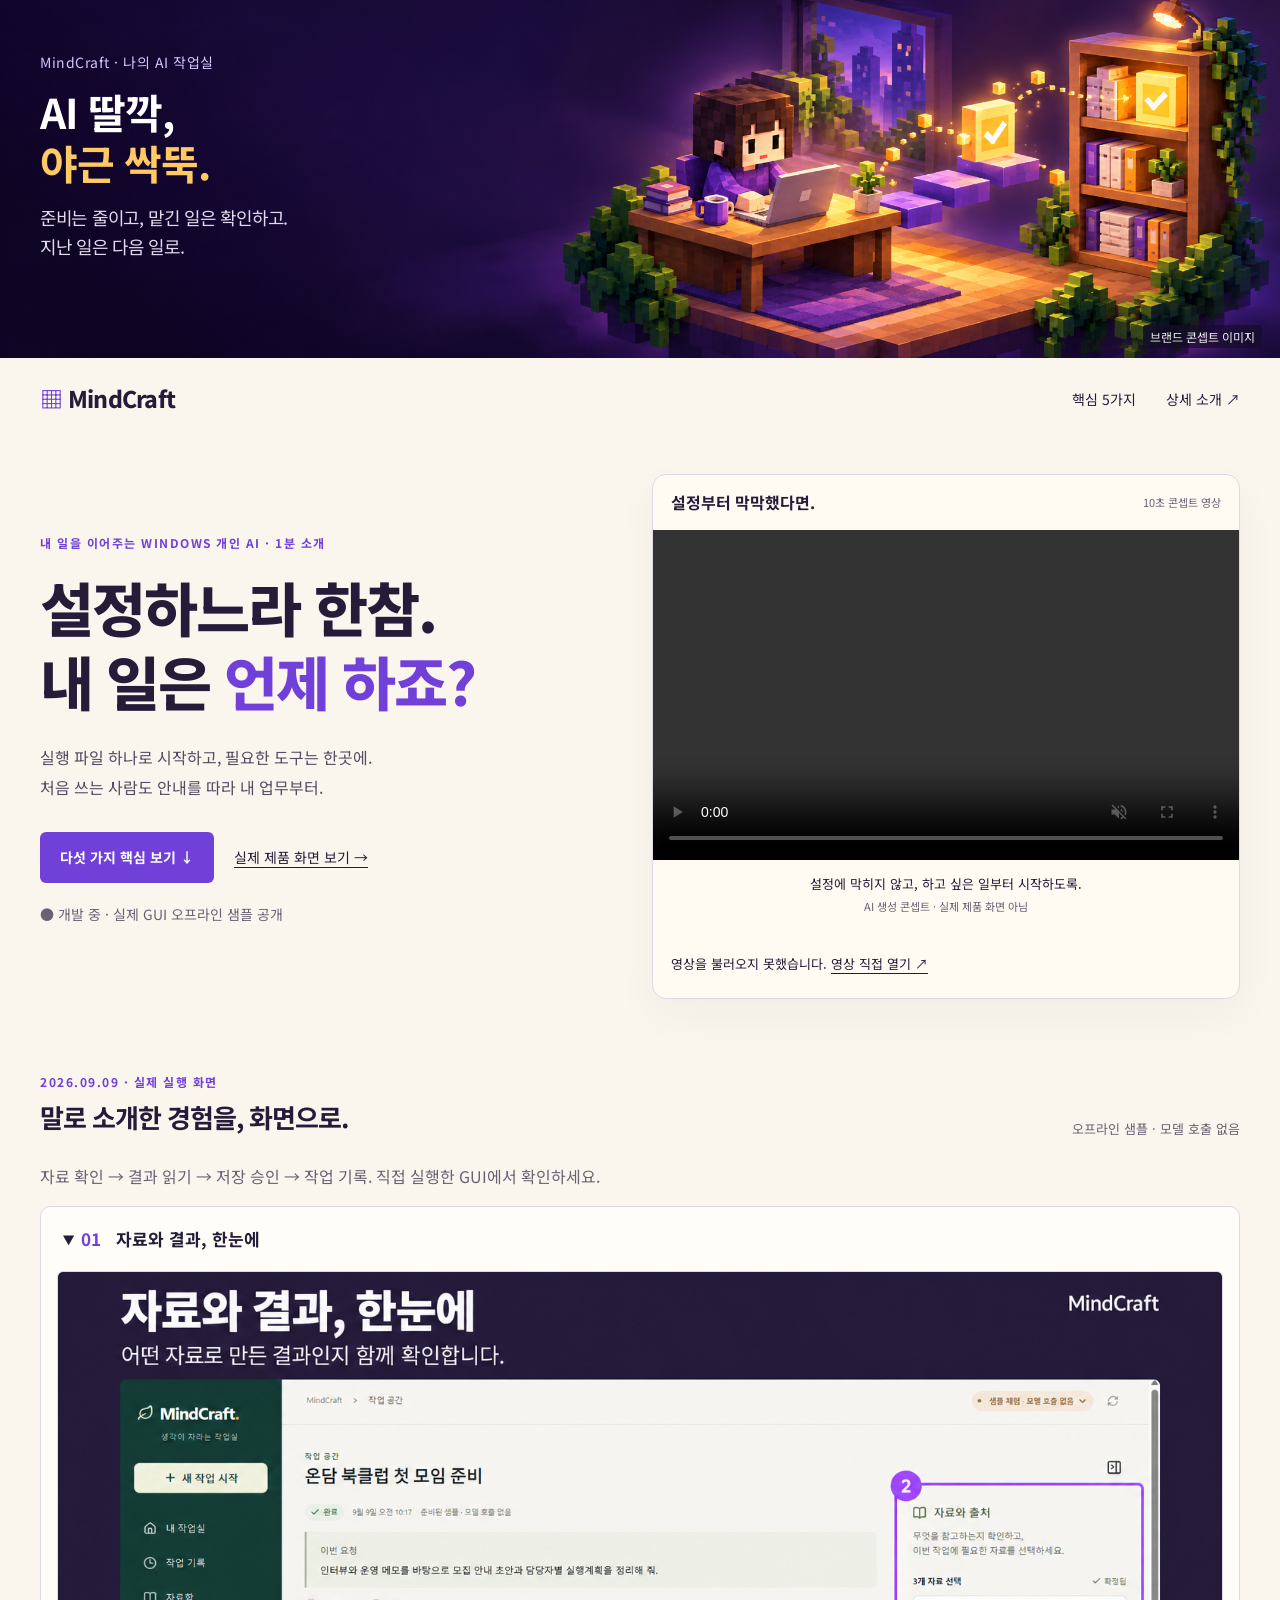
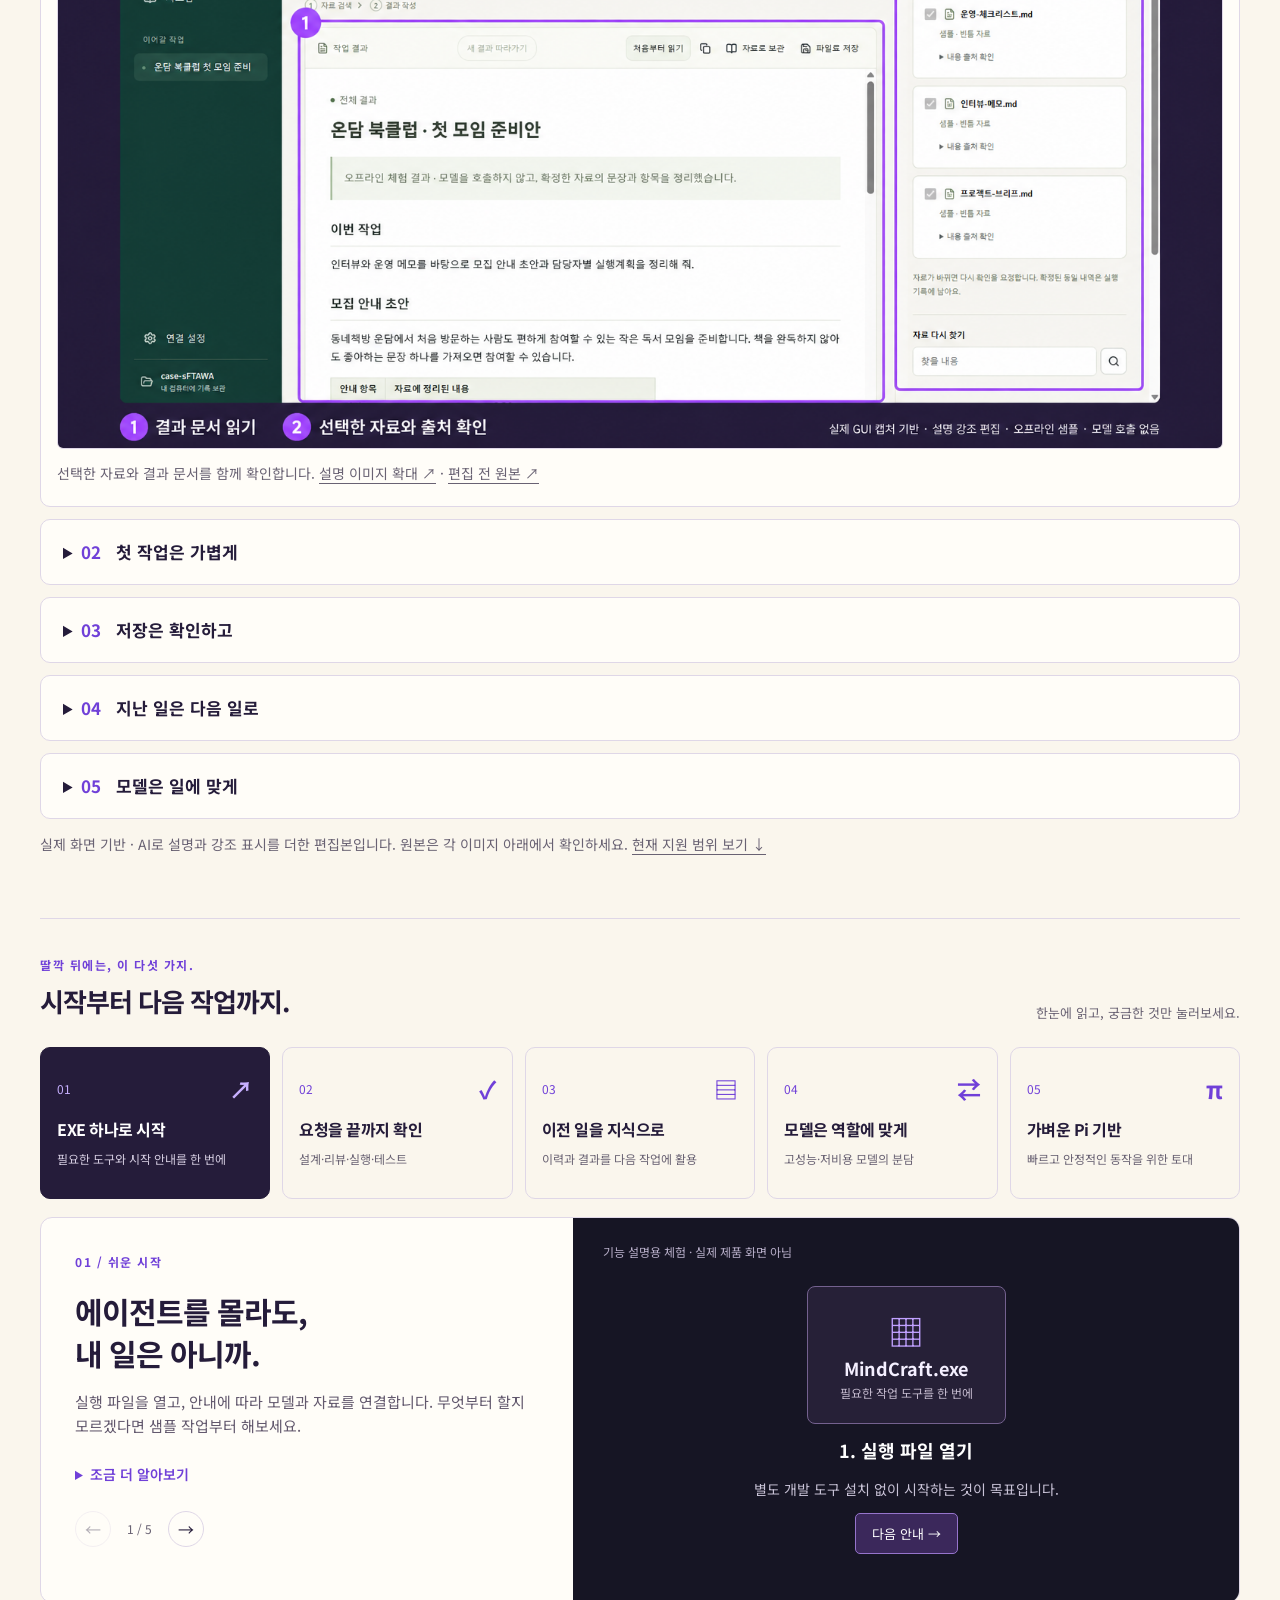
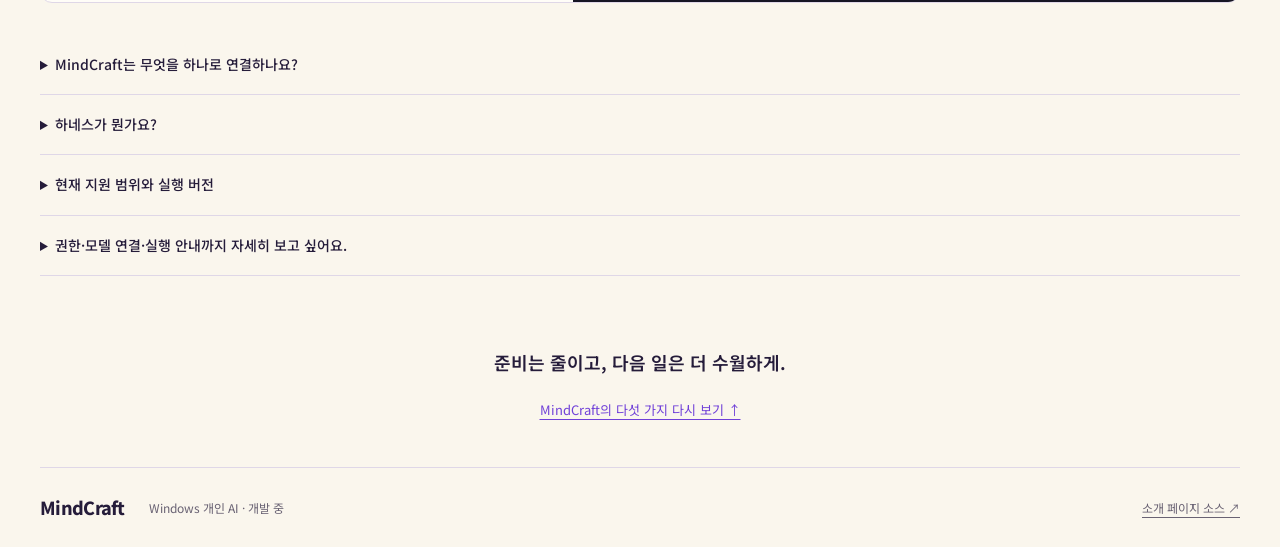
==== submission/website/index.html @ a7d05835 "Use concept cover as submission thumbnail; archive submission v6" ====
<!doctype html><html lang="ko"><head><meta charset="utf-8"><meta name="viewport" content="width=device-width, initial-scale=1"><meta name="theme-color" content="#faf6ed"><meta name="description" content="AI 딸깍, 야근 싹뚝. 준비와 반복을 줄이는 Windows 개인 AI. 쉬운 시작, 작업 검증, 지식 재사용, 모델 역할 분담, Pi 기반."><title>MindCraft | AI 딸깍, 야근 싹뚝</title><link rel="icon" href="./favicon.svg"><link rel="stylesheet" href="./style.css"><script src="./app.js" defer></script><meta property="og:image" content="https://ddt-mindcraft.github.io/mindcraft-showcase/assets/submission-cover-v1.png"><meta property="og:image:alt" content="MindCraft · AI 딸깍, 야근 싹뚝 · 콘셉트 이미지"><meta name="twitter:card" content="summary_large_image"></head>
<body><a class="skip" href="#main">본문으로 건너뛰기</a><aside class="value-banner image-value-banner" aria-label="MindCraft 핵심 가치"><img src="./assets/value-banner-v1.png" alt="블록 캐릭터의 작업실에서 확인된 결과 문서가 자료함으로 이어지는 콘셉트 일러스트" width="2172" height="724" fetchpriority="high"><div class="value-banner-copy"><p class="banner-brand">MindCraft · 나의 AI 작업실</p><p class="banner-title"><strong>AI 딸깍,<br><span class="banner-punch">야근 싹뚝.</span></strong></p><p class="banner-value">준비는 줄이고, 맡긴 일은 확인하고.<br>지난 일은 다음 일로.</p></div><small class="banner-label">브랜드 콘셉트 이미지</small></aside><header class="wrap nav"><a class="brand" href="./"><span aria-hidden="true">▦</span> MindCraft</a><nav aria-label="주요 메뉴"><a href="#features">핵심 5가지</a><a href="./details.html">상세 소개 ↗</a></nav></header>
<main id="main"><section class="hero wrap"><div><p class="eyebrow">내 일을 이어주는 WINDOWS 개인 AI · 1분 소개</p><h1>설정하느라 한참.<br>내 일은 <em>언제 하죠?</em></h1><p class="lead">실행 파일 하나로 시작하고, 필요한 도구는 한곳에.<br>처음 쓰는 사람도 안내를 따라 내 업무부터.</p><div class="hero-actions"><a class="primary" href="#features">다섯 가지 핵심 보기 ↓</a><a class="text-button" href="#demo">실제 제품 화면 보기 →</a></div><p class="status">● 개발 중 · 실제 GUI 오프라인 샘플 공개</p></div><figure class="hero-art hero-film"><div class="film-heading"><span>설정부터 막막했다면.</span><small>10초 콘셉트 영상</small></div><video id="concept-video" controls muted playsinline preload="auto" aria-describedby="video-description" src="./assets/onboarding-concept.mp4">영상 재생을 지원하지 않는 브라우저입니다.</video><figcaption id="video-description">설정에 막히지 않고, 하고 싶은 일부터 시작하도록.<br><small>AI 생성 콘셉트 · 실제 제품 화면 아님</small></figcaption><p id="video-fallback" hidden>영상을 불러오지 못했습니다. <a href="./assets/onboarding-concept.mp4">영상 직접 열기 ↗</a></p></figure></section>
<section id="demo" class="wrap demo-gallery"><div class="section-head"><div><p class="eyebrow">2026.09.09 · 실제 실행 화면</p><h2>말로 소개한 경험을, 화면으로.</h2></div><p>오프라인 샘플 · 모델 호출 없음</p></div><p>자료 확인 → 결과 읽기 → 저장 승인 → 작업 기록. 직접 실행한 GUI에서 확인하세요.</p><details class="demo-shot" open><summary><span>01</span> 자료와 결과, 한눈에</summary><figure><a href="./assets/demo-annotated-v1/01-result.png" target="_blank" rel="noopener" aria-label="기능 설명 이미지 크게 보기"><img src="./assets/demo-annotated-v1/01-result.png" width="1536" height="1024" loading="lazy" alt="MindCraft 실제 화면 기반의 기능 설명 편집본"></a><figcaption>선택한 자료와 결과 문서를 함께 확인합니다. <a href="./assets/demo-annotated-v1/01-result.png" target="_blank" rel="noopener">설명 이미지 확대 ↗</a> · <a href="./assets/demo-0909/01-result.png" target="_blank" rel="noopener">편집 전 원본 ↗</a></figcaption></figure></details><details class="demo-shot"><summary><span>02</span> 첫 작업은 가볍게</summary><figure><a href="./assets/demo-annotated-v1/02-easy-start.png" target="_blank" rel="noopener" aria-label="기능 설명 이미지 크게 보기"><img src="./assets/demo-annotated-v1/02-easy-start.png" width="1536" height="1024" loading="lazy" alt="MindCraft 실제 화면 기반의 기능 설명 편집본"></a><figcaption>샘플을 따라 첫 작업을 직접 해봅니다. <a href="./assets/demo-annotated-v1/02-easy-start.png" target="_blank" rel="noopener">설명 이미지 확대 ↗</a> · <a href="./assets/demo-0909/02-easy-start.png" target="_blank" rel="noopener">편집 전 원본 ↗</a></figcaption></figure></details><details class="demo-shot"><summary><span>03</span> 저장은 확인하고</summary><figure><a href="./assets/demo-annotated-v1/03-approval.png" target="_blank" rel="noopener" aria-label="기능 설명 이미지 크게 보기"><img src="./assets/demo-annotated-v1/03-approval.png" width="1536" height="1024" loading="lazy" alt="MindCraft 실제 화면 기반의 기능 설명 편집본"></a><figcaption>저장 경로와 변경 내용을 보고 승인합니다. <a href="./assets/demo-annotated-v1/03-approval.png" target="_blank" rel="noopener">설명 이미지 확대 ↗</a> · <a href="./assets/demo-0909/03-approval.png" target="_blank" rel="noopener">편집 전 원본 ↗</a></figcaption></figure></details><details class="demo-shot"><summary><span>04</span> 지난 일은 다음 일로</summary><figure><a href="./assets/demo-annotated-v1/04-history.png" target="_blank" rel="noopener" aria-label="기능 설명 이미지 크게 보기"><img src="./assets/demo-annotated-v1/04-history.png" width="1536" height="1024" loading="lazy" alt="MindCraft 실제 화면 기반의 기능 설명 편집본"></a><figcaption>작업 기록에서 이전 결과를 다시 엽니다. <a href="./assets/demo-annotated-v1/04-history.png" target="_blank" rel="noopener">설명 이미지 확대 ↗</a> · <a href="./assets/demo-0909/04-history.png" target="_blank" rel="noopener">편집 전 원본 ↗</a></figcaption></figure></details><details class="demo-shot"><summary><span>05</span> 모델은 일에 맞게</summary><figure><a href="./assets/demo-annotated-v1/05-model-roles.png" target="_blank" rel="noopener" aria-label="기능 설명 이미지 크게 보기"><img src="./assets/demo-annotated-v1/05-model-roles.png" width="1536" height="1024" loading="lazy" alt="MindCraft 실제 화면 기반의 기능 설명 편집본"></a><figcaption>일반 작업과 복잡한 계획에 쓸 모델 역할을 설정합니다. <a href="./assets/demo-annotated-v1/05-model-roles.png" target="_blank" rel="noopener">설명 이미지 확대 ↗</a> · <a href="./assets/demo-0909/05-model-roles.png" target="_blank" rel="noopener">편집 전 원본 ↗</a></figcaption></figure></details><p class="demo-note">실제 화면 기반 · AI로 설명과 강조 표시를 더한 편집본입니다. 원본은 각 이미지 아래에서 확인하세요. <a href="#availability">현재 지원 범위 보기 ↓</a></p></section>
<section id="features" class="wrap features"><div class="section-head"><div><p class="eyebrow">딸깍 뒤에는, 이 다섯 가지.</p><h2>시작부터 다음 작업까지.</h2></div><p>한눈에 읽고, 궁금한 것만 눌러보세요.</p></div>
<div class="feature-tabs" role="tablist" aria-label="MindCraft 핵심 특징">
<button id="tab-0" role="tab" aria-selected="true" aria-controls="feature-panel" data-feature="0"><span class="number">01 <b>↗</b></span><strong>EXE 하나로 시작</strong><span>필요한 도구와 시작 안내를 한 번에</span></button>
<button id="tab-1" role="tab" aria-selected="false" tabindex="-1" aria-controls="feature-panel" data-feature="1"><span class="number">02 <b>✓</b></span><strong>요청을 끝까지 확인</strong><span>설계·리뷰·실행·테스트</span></button>
<button id="tab-2" role="tab" aria-selected="false" tabindex="-1" aria-controls="feature-panel" data-feature="2"><span class="number">03 <b>▤</b></span><strong>이전 일을 지식으로</strong><span>이력과 결과를 다음 작업에 활용</span></button>
<button id="tab-3" role="tab" aria-selected="false" tabindex="-1" aria-controls="feature-panel" data-feature="3"><span class="number">04 <b>⇄</b></span><strong>모델은 역할에 맞게</strong><span>고성능·저비용 모델의 분담</span></button>
<button id="tab-4" role="tab" aria-selected="false" tabindex="-1" aria-controls="feature-panel" data-feature="4"><span class="number">05 <b>π</b></span><strong>가벼운 Pi 기반</strong><span>빠르고 안정적인 동작을 위한 토대</span></button>
</div>
<div id="feature-panel" role="tabpanel" aria-labelledby="tab-0" tabindex="0"><div class="panel-copy"><p class="eyebrow" id="panel-kicker">01 / 쉬운 시작</p><h3 id="panel-title">에이전트를 몰라도,<br>내 일은 아니까.</h3><p id="panel-description">실행 파일을 열고, 안내에 따라 모델과 자료를 연결합니다. 무엇부터 할지 모르겠다면 샘플 작업부터 해보세요.</p><details id="deep-detail"><summary>조금 더 알아보기</summary><div id="panel-detail">하네스는 AI가 일을 수행하는 데 필요한 도구와 절차입니다. MindCraft는 이를 한 프로그램에 담아 직접 구성하는 부담을 줄입니다. 실제 AI를 연결하려면 선택한 서비스의 계정이나 인증 정보가 필요할 수 있습니다.</div></details><div class="panel-navigation"><button id="prev-feature" disabled aria-label="이전 특징">←</button><span id="position">1 / 5</span><button id="next-feature" aria-label="다음 특징">→</button></div></div><div class="experience"><span class="sample">기능 설명용 체험 · 실제 제품 화면 아님</span><div id="interactive"><div class="file-tile"><span>▦</span><strong>MindCraft.exe</strong><small>필요한 작업 도구를 한 번에</small></div><p class="scene-title">1. 실행 파일 열기</p><p>별도 개발 도구 설치 없이 시작하는 것이 목표입니다.</p><button class="scene-button" id="onboard-next">다음 안내 →</button></div></div></div>
<noscript><p>위 다섯 가지가 핵심입니다. <a href="./details.html">상세 소개</a>에서 설명을 확인하세요.</p></noscript></section>
<section class="wrap more"><details id="comparison"><summary>MindCraft는 무엇을 하나로 연결하나요?</summary><p>쉬운 시작부터 요청 확인, 지식 재사용까지. 내 일을 이어주는 작업 환경을 하나로 연결합니다.</p><p>도구를 하나씩 구성하는 부담을 줄이고, 작업 순서에 따라 결과를 확인합니다. 다시 쓸 자료는 골라서 다음 작업에 활용합니다.</p></details><details><summary>하네스가 뭔가요?</summary><p>AI가 일을 수행하는 데 필요한 도구와 절차를 뜻합니다. MindCraft는 쉬운 시작, 작업 절차, 지식 재사용, 모델 배정을 하나의 프로그램으로 연결합니다.</p></details><details id="availability"><summary>현재 지원 범위와 실행 버전</summary><p>2026년 9월 9일 기준, 실제 GUI의 오프라인 자료→결과→저장 승인→기록 여정과 단일 EXE 패키지가 있습니다. AI-DLC는 코드 생성 진행 중이며, 실제 모델 연결·작업별 전체 검증·비용 및 속도 효과·깨끗한 Windows 환경 검증은 아직 완료되지 않았습니다. 공개 캡처는 최신 개발 화면으로, 별도 전달하는 검증된 이전 EXE와 UI 차이가 있습니다.</p><p><a href="./details.html#story">계산과 검사를 수행하는 웹 예시 보기 ↗</a></p></details><details><summary>권한·모델 연결·실행 안내까지 자세히 보고 싶어요.</summary><p>파일 변경 전 승인, 중단 후 재개, 자료의 출처와 재사용 기준을 포함한 상세 설명입니다.</p><a href="./details.html#principles">제품 상세 소개 ↗</a> · <a href="./details.html#start">시작 준비 안내 ↗</a></details></section>
<section class="closing wrap"><p>준비는 줄이고, 다음 일은 더 수월하게.</p><a href="#features">MindCraft의 다섯 가지 다시 보기 ↑</a></section></main><footer class="wrap"><a class="brand" href="./">MindCraft</a><span>Windows 개인 AI · 개발 중</span><a href="https://github.com/ddt-mindcraft/mindcraft-showcase">소개 페이지 소스 ↗</a></footer>
</body></html>
---- submission/website/style.css ----
@import url('https://fonts.googleapis.com/css2?family=Noto+Sans+KR:wght@400;500;600;700;800&display=swap');
:root{--bg:#faf6ed;--ink:#251c3a;--purple:#7040d8;--muted:#696273;--line:#dfd7e7}*{box-sizing:border-box}html{scroll-behavior:smooth;scroll-padding-top:24px}body{margin:0;background:var(--bg);color:var(--ink);font-family:'Noto Sans KR','Malgun Gothic',sans-serif;line-height:1.65}button,select,input{font:inherit}button,a{color:inherit}button{cursor:pointer}a{text-underline-offset:4px}button:focus-visible,a:focus-visible,summary:focus-visible,input:focus-visible{outline:3px solid var(--purple);outline-offset:5px}.wrap{width:min(1200px,calc(100% - 64px));margin-inline:auto}.skip{position:absolute;top:-100px;background:#fff;padding:15px;z-index:5}.skip:focus{top:10px}.nav{display:flex;align-items:center;justify-content:space-between;padding-block:22px}.brand{text-decoration:none;font-weight:800;font-size:23px;letter-spacing:-.7px}.brand span{color:var(--purple)}nav{display:flex;gap:30px;font-size:14px}nav a{text-decoration:none}.hero{display:grid;grid-template-columns:1fr 1fr;align-items:center;gap:24px;padding-block:34px 48px}.eyebrow{font-size:12px;letter-spacing:1.5px;font-weight:700;color:var(--purple);margin:0 0 18px}h1{font-size:clamp(38px,4.6vw,64px);line-height:1.25;letter-spacing:-2px;margin:0 0 24px;font-weight:800}h1 em{font-style:normal;color:var(--purple)}.lead{font-size:16px;line-height:1.9;color:#544c62;margin:0}.hero-actions{display:flex;align-items:center;flex-wrap:wrap;gap:20px;margin-top:30px}.primary{padding:14px 20px;background:var(--purple);color:#fff;border-radius:6px;font-size:14px;text-decoration:none;font-weight:700}.text-button{border:0;background:transparent;padding:8px 0;font-size:14px}.text-button small{color:var(--muted);margin-left:4px}.status{font-size:12px;color:var(--muted);margin-top:20px}.hero-art{margin:0}.hero-art img{display:block;width:100%;height:auto;mix-blend-mode:multiply;border-radius:20px}.hero-art figcaption{text-align:center;color:var(--muted);font-size:12px;margin-top:10px}.features{border-top:1px solid var(--line);padding-top:36px}.section-head{display:flex;align-items:end;justify-content:space-between;gap:24px;margin-bottom:24px}.section-head .eyebrow{margin-bottom:5px}h2{font-size:26px;letter-spacing:-1px;margin:0}.section-head>p{font-size:13px;color:var(--muted);margin:0}.feature-tabs{display:grid;grid-template-columns:repeat(5,1fr);gap:12px}.feature-tabs button{text-align:left;border:1px solid var(--line);background:transparent;border-radius:10px;padding:19px 16px;transition:background .18s,transform .18s;min-height:152px}.feature-tabs button:hover{background:#f0e7fb;transform:translateY(-2px)}.feature-tabs button[aria-selected=true]{background:var(--ink);border-color:var(--ink);color:#fff}.number{font-size:12px;color:var(--purple);display:flex;justify-content:space-between;align-items:center;margin-bottom:15px}.number b{font-size:24px;line-height:1}.feature-tabs [aria-selected=true] .number{color:#c7b0ff}.feature-tabs strong{display:block;font-size:16px;letter-spacing:-.5px;margin-bottom:7px}.feature-tabs button>span:last-child{display:block;font-size:12px;color:var(--muted)}.feature-tabs button[aria-selected=true]>span:last-child{color:#d4cce0}#feature-panel{display:grid;grid-template-columns:1fr 1.25fr;border:1px solid var(--line);background:#fffdf8;border-radius:12px;margin-top:18px;overflow:hidden}.panel-copy{padding:34px}.panel-copy h3{font-size:30px;line-height:1.4;letter-spacing:-1px;margin:0 0 16px}.panel-copy>p:not(.eyebrow){font-size:15px;color:#62586d}.panel-copy details{margin-top:24px;font-size:14px}.panel-copy summary{font-weight:600;color:var(--purple)}summary{cursor:pointer}details>div,details>p{margin-top:14px;color:#62586d;font-size:14px;line-height:1.85}.panel-navigation{display:flex;align-items:center;gap:16px;margin-top:25px}.panel-navigation button{border:1px solid var(--line);background:transparent;border-radius:50%;width:36px;height:36px}.panel-navigation button:disabled{opacity:.35;cursor:default}.panel-navigation span{font-size:12px;color:var(--muted)}.experience{background:#161524;color:#f4efff;padding:24px 30px;display:flex;flex-direction:column;min-height:365px}.sample{color:#b7aec8;font-size:12px}#interactive{flex:1;display:flex;flex-direction:column;justify-content:center;gap:12px;align-items:center;padding:24px 0;text-align:center}#interactive p{margin:0;font-size:14px;color:#c9c3d7}.file-tile{display:flex;flex-direction:column;align-items:center;border:1px solid #74618f;padding:20px 32px;background:#262037;border-radius:8px}.file-tile>span{font-size:36px;color:#c0a0ff;line-height:1.3}.file-tile small{color:#c4bace;font-size:12px}.file-tile strong{font-size:18px}.scene-title{font-size:18px!important;color:#fff!important;font-weight:700}.scene-button{border:1px solid #9674cc;background:#3b285b;color:#fff;border-radius:5px;padding:9px 16px;font-size:13px}.mini-steps{display:flex;gap:8px;justify-content:center;flex-wrap:wrap}.mini-steps button{background:#272436;color:#ccc3dc;border:1px solid #655a77;padding:9px 13px;border-radius:4px;font-size:13px}.mini-steps button[aria-pressed=true]{background:#b692f4;color:#211530;border-color:#b692f4}.scene-result{padding:17px;border-left:3px solid #ba9aec;text-align:left;width:100%;background:#211f31}.scene-result strong{display:block;color:#fff;margin-bottom:5px}.knowledge{display:grid;gap:10px;width:100%;text-align:left}.knowledge label{border:1px solid #706084;padding:13px;cursor:pointer;background:#292238;font-size:14px}.knowledge input{accent-color:#b895f3;margin-right:10px}.model-row{display:flex;justify-content:space-between;gap:20px;padding:9px 16px;border-bottom:1px solid #4e445f;width:100%;font-size:14px}.model-row b{color:#d3b8ff}.pi-stack{display:grid;gap:10px;width:100%}.pi-stack div{border:1px solid #6c5888;border-radius:5px;padding:12px;font-size:14px}.pi-stack div:first-child{background:#68439b}.pi-stack span{display:block;font-size:12px;color:#d2c6df}.more{padding-block:32px}.more details{border-bottom:1px solid var(--line);padding:18px 0}.more summary{font-weight:500;font-size:14px}.more p{max-width:850px}.closing{padding:22px 0 45px;text-align:center}.closing p{font-size:18px;font-weight:600}.closing a{font-size:13px;color:var(--purple)}footer{border-top:1px solid var(--line);display:flex;align-items:center;gap:24px;padding-block:25px;font-size:12px;color:var(--muted)}footer .brand{font-size:18px;color:var(--ink)}footer>a:last-child{margin-left:auto}dialog{background:var(--bg);border:0;border-radius:14px;padding:26px;width:min(850px,calc(100% - 28px));max-height:90vh;overflow:auto;color:var(--ink)}dialog::backdrop{background:#141020c9}.dialog-head{display:flex;align-items:center;justify-content:space-between;gap:20px}.dialog-head .eyebrow{margin-bottom:5px}.dialog-head button{border:1px solid var(--line);background:transparent;font-size:28px;min-width:42px}video{width:100%;background:#181421;aspect-ratio:16/9;margin-top:20px}dialog p:not(.eyebrow){font-size:13px;color:var(--muted)}dialog a{color:var(--purple);font-size:14px}
@media(max-width:900px){.wrap{width:calc(100% - 36px)}.hero{gap:12px}h1{font-size:42px}.lead{font-size:14px}.feature-tabs{gap:8px}.feature-tabs button{padding:14px 10px}.feature-tabs strong{font-size:14px}.panel-copy{padding:24px}.experience{padding:20px}.panel-copy h3{font-size:26px}.section-head{align-items:start}}
@media(max-width:650px){nav{gap:16px;font-size:12px}.nav{padding-block:16px}.brand{font-size:21px}.hero{grid-template-columns:1fr;padding-top:20px;padding-bottom:28px}.hero-art{max-width:390px;margin-inline:auto}.hero-art img{max-height:235px;object-fit:contain}.hero-art figcaption{margin-top:0}h1{font-size:42px}.hero-actions{gap:14px;margin-top:22px}.lead br{display:none}.status{margin-top:14px}.features{padding-top:24px}.section-head{display:block}.section-head>p{margin-top:8px}h2{font-size:23px}.feature-tabs{grid-template-columns:repeat(2,1fr);gap:8px}.feature-tabs button{min-height:112px;padding:12px 14px}.feature-tabs button:last-child{grid-column:1/-1;min-height:96px}.number{margin-bottom:8px}.feature-tabs strong{font-size:15px}#feature-panel{grid-template-columns:1fr}.panel-copy{padding:24px}.panel-copy h3{font-size:26px}.experience{min-height:320px}.panel-navigation{margin-top:18px}footer{flex-wrap:wrap;gap:10px}footer>a:last-child{margin-left:0;width:100%}.closing p{font-size:16px}.dialog-head h2{font-size:20px}}
@media(prefers-reduced-motion:reduce){html{scroll-behavior:auto}*,*::before,*::after{transition:none!important;animation:none!important}}

.hero-film{border:1px solid var(--line);border-radius:14px;overflow:hidden;background:#fffaf2;box-shadow:0 16px 42px #3823480b}.film-heading{display:flex;align-items:center;justify-content:space-between;gap:12px;padding:14px 18px;font-weight:700;font-size:16px}.film-heading small{font-size:11px;color:var(--muted);font-weight:400}.hero-film video{display:block;width:100%;aspect-ratio:16/9;object-fit:contain;margin:0;background:#28252e}.hero-film figcaption{font-size:13px;padding:14px 16px;margin:0;color:var(--ink)}.hero-film figcaption small{font-size:11px;color:var(--muted)}#video-fallback{padding:10px 18px;font-size:13px}@media(max-width:650px){.hero-film{width:100%;max-width:none;margin-top:10px}.film-heading{font-size:14px;padding:12px}.film-heading small{font-size:10px}}

.demo-gallery{padding-block:25px 48px}.demo-gallery>p{font-size:16px;color:var(--muted)}.demo-shot{border:1px solid var(--line);border-radius:10px;background:#fffdf8;margin-block:12px;overflow:hidden}.demo-shot summary{padding:18px 22px;font-size:17px;font-weight:700}.demo-shot summary span{color:var(--purple);margin-right:10px}.demo-shot figure{margin:0;padding:0 16px 20px}.demo-shot img{display:block;width:100%;height:auto;border:1px solid var(--line);border-radius:6px}.demo-shot figcaption{font-size:14px;margin-top:12px;line-height:1.8;color:var(--muted)}.demo-shot figcaption a{white-space:nowrap}.demo-gallery .demo-note{font-size:14px}.status{font-size:14px}

.comparison-table{overflow-x:auto}.comparison-table table{width:100%;border-collapse:collapse;min-width:510px;font-size:14px}.comparison-table th,.comparison-table td{text-align:left;padding:14px;border-bottom:1px solid var(--line);vertical-align:top}.comparison-table thead{background:#eee7f7}

.value-banner{background:#251c3a;color:#fff;text-align:center;padding:12px 24px}.value-banner p{margin:0;font-size:16px;line-height:1.65;letter-spacing:-.3px}.value-banner strong{color:#d8c4ff;font-weight:700}.value-banner span{display:inline-block}@media(max-width:540px){.value-banner{padding:10px 16px}.value-banner p{font-size:14px}.value-banner strong{display:block}}

.image-value-banner{position:relative;isolation:isolate;overflow:hidden;min-height:280px;height:clamp(280px,28vw,400px);padding:0;text-align:left;background:#160c29}.image-value-banner>img{position:absolute;inset:0;width:100%;height:100%;object-fit:cover;z-index:-1}.image-value-banner .value-banner-copy{width:min(1200px,calc(100% - 64px));margin:auto;padding-block:clamp(24px,4vw,56px)}.image-value-banner .banner-brand{font-size:14px;letter-spacing:.5px;color:#d8c4ff;margin:0 0 12px}.image-value-banner .banner-title{font-size:clamp(28px,3.2vw,46px);line-height:1.25;letter-spacing:-1px}.image-value-banner .banner-title strong{color:#fff}.image-value-banner .banner-value{font-size:clamp(15px,1.4vw,19px);line-height:1.65;margin-top:14px;color:#e3d9ee}.image-value-banner .banner-label{position:absolute;bottom:10px;right:18px;font-size:12px;color:#eee;background:#160c29b3;padding:2px 7px;border-radius:3px}@media(max-width:600px){.image-value-banner{height:auto;min-height:400px;padding-top:195px}.image-value-banner>img{width:650px;max-width:none;height:217px;left:auto;right:0;object-fit:contain}.image-value-banner .value-banner-copy{width:calc(100% - 40px);padding:10px 0 40px}.image-value-banner .banner-title{font-size:29px}.image-value-banner .banner-title br{display:none}.image-value-banner .banner-value br{display:none}.image-value-banner .banner-brand{margin-bottom:7px}.image-value-banner .banner-value{margin-top:10px}.image-value-banner .banner-label{bottom:8px}}

.image-value-banner .banner-title .banner-punch{display:inline;color:#ffc963;font-size:inherit;font-weight:inherit;line-height:inherit}.image-value-banner .banner-value{max-width:45%}@media(max-width:600px){.image-value-banner .banner-value{max-width:100%}}
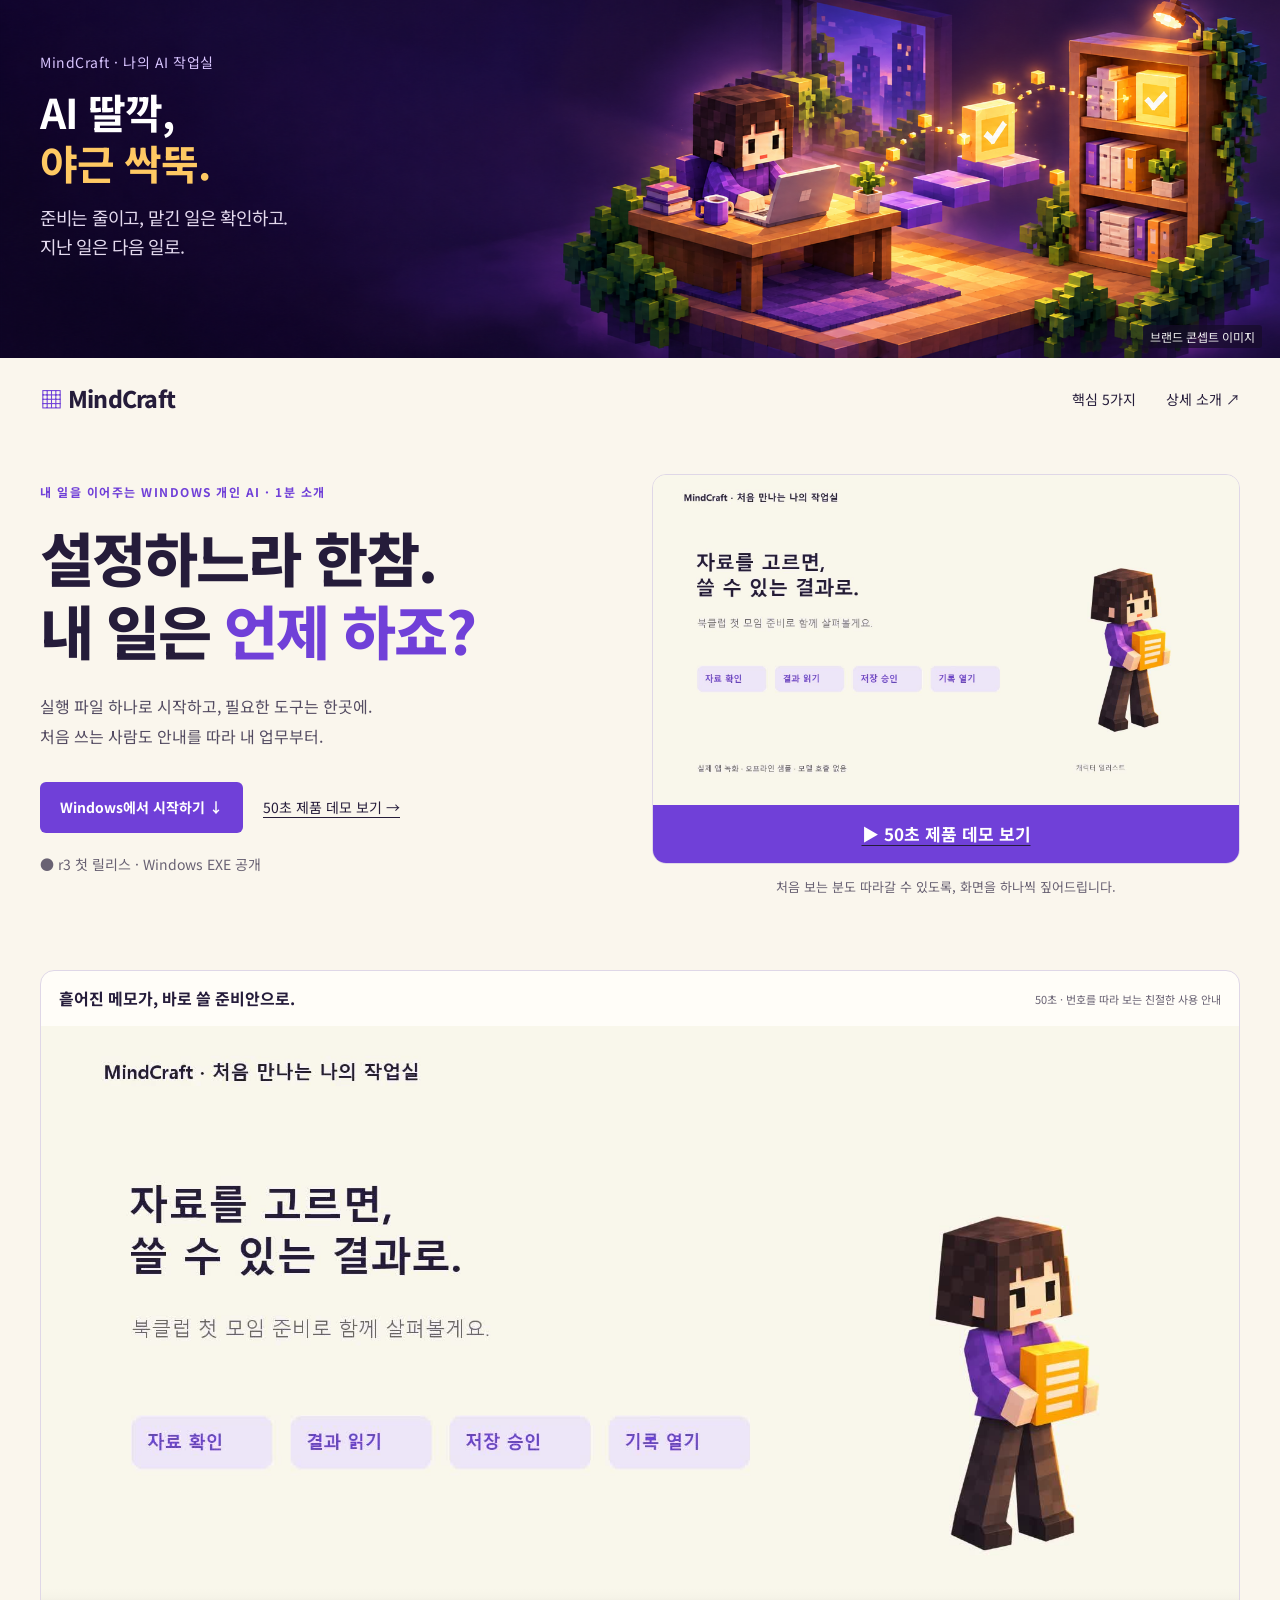
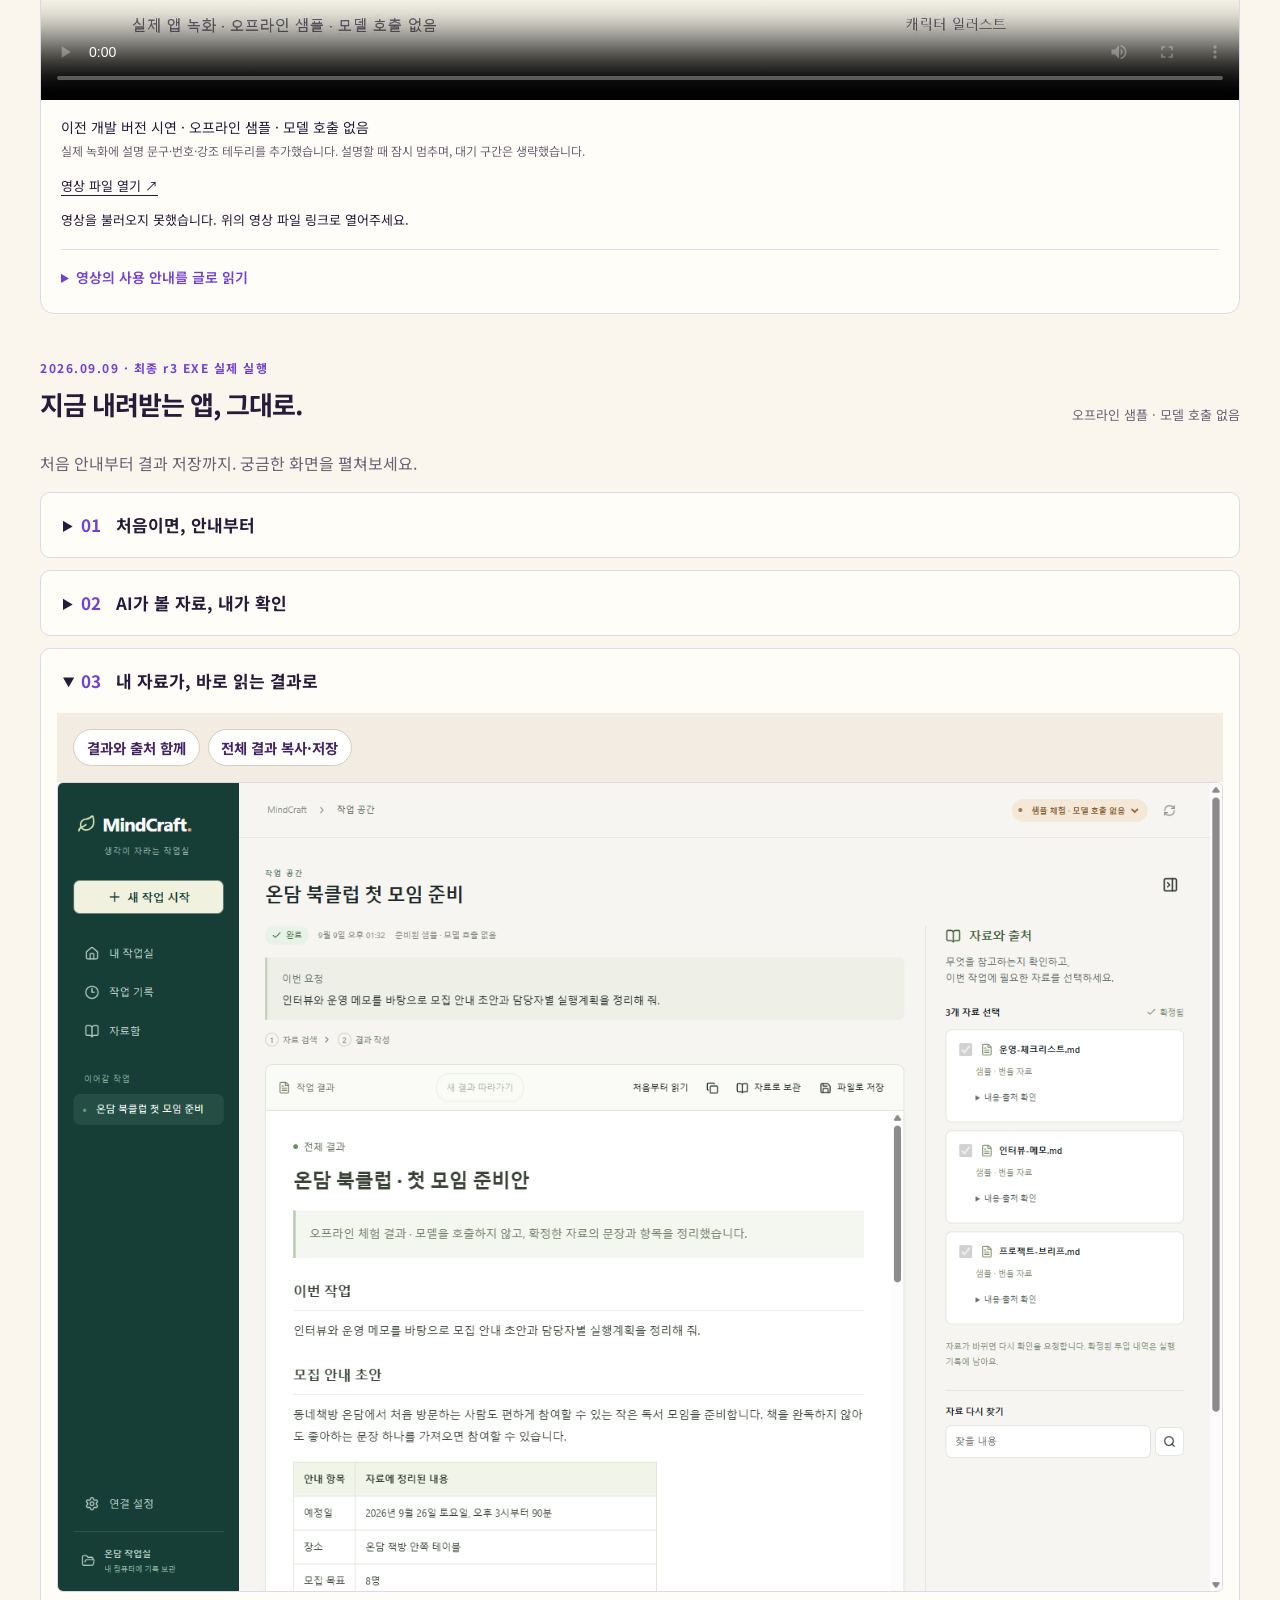
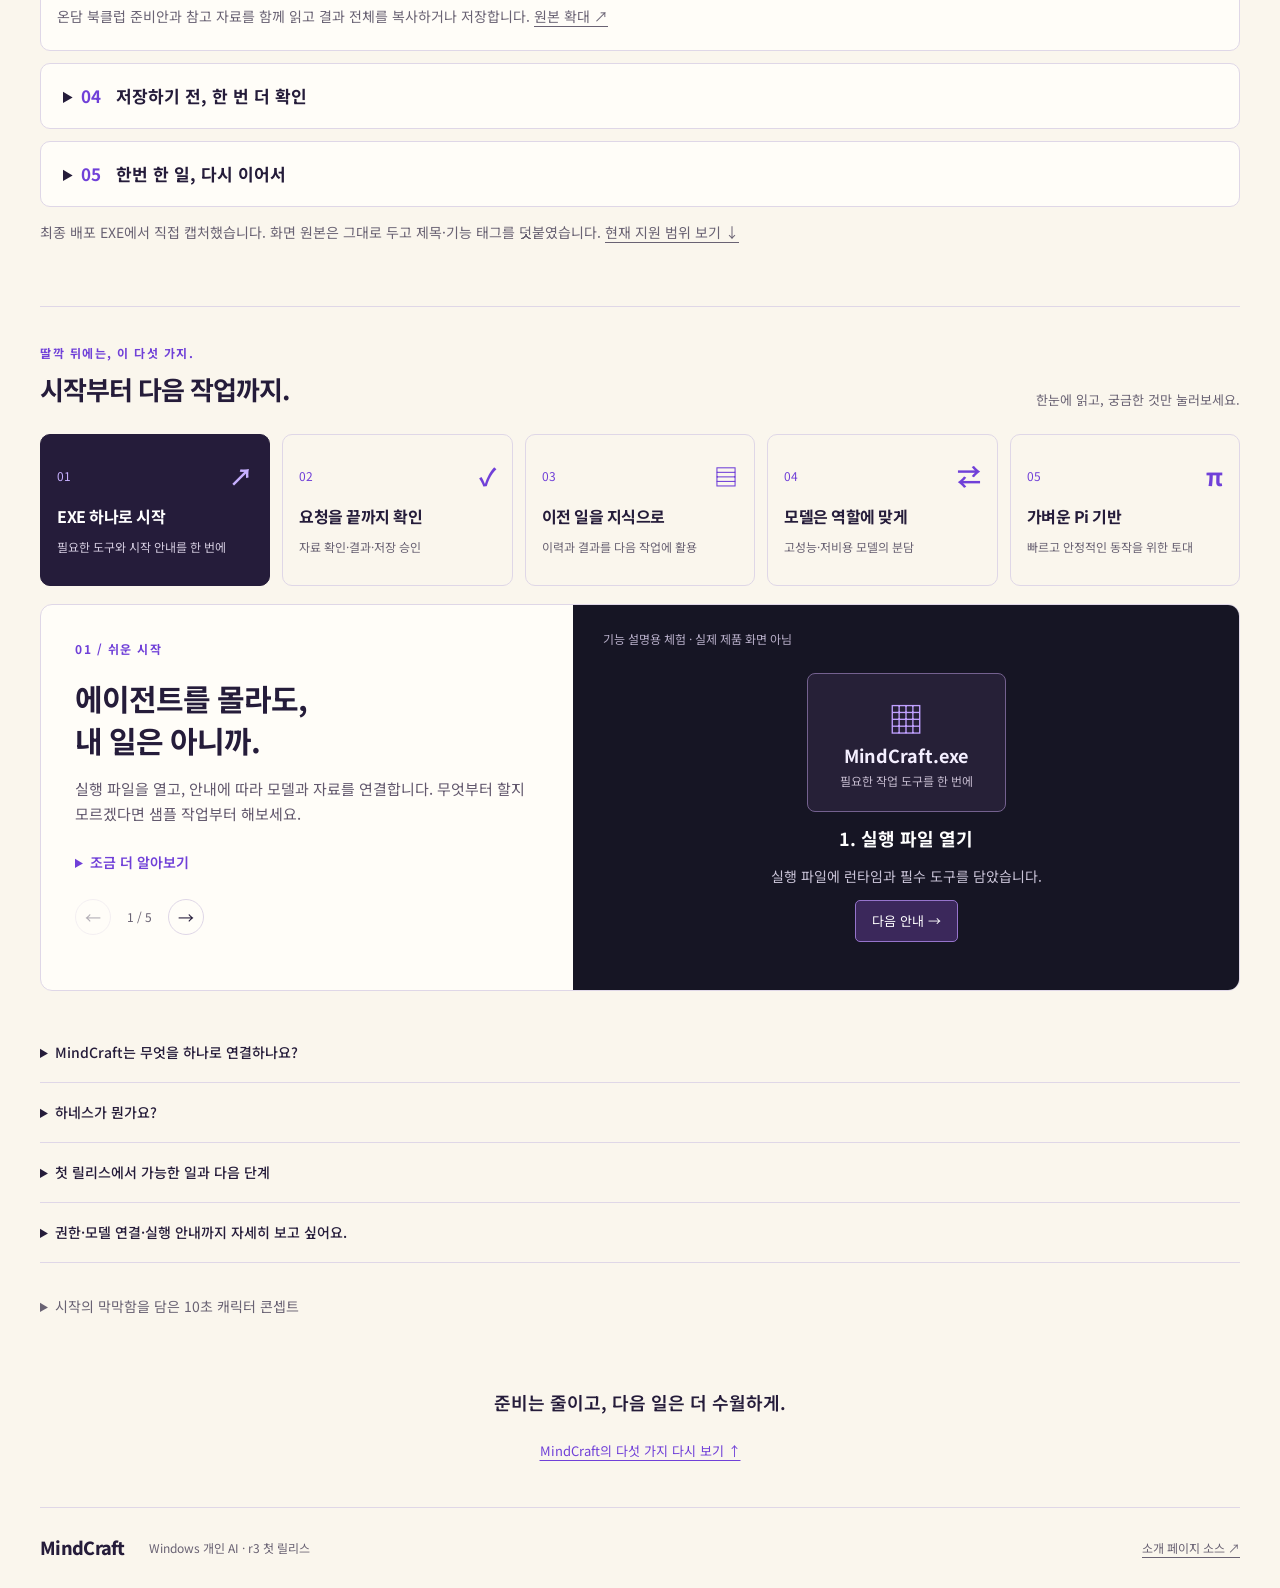
==== commit 943a96ce: "Update submission to completed r3 release with final EXE demo and full AI-DLC evidence" ====
--- a/submission/website/index.html
+++ b/submission/website/index.html
@@ -1,17 +1,17 @@
-<!doctype html><html lang="ko"><head><meta charset="utf-8"><meta name="viewport" content="width=device-width, initial-scale=1"><meta name="theme-color" content="#faf6ed"><meta name="description" content="AI 딸깍, 야근 싹뚝. 준비와 반복을 줄이는 Windows 개인 AI. 쉬운 시작, 작업 검증, 지식 재사용, 모델 역할 분담, Pi 기반."><title>MindCraft | AI 딸깍, 야근 싹뚝</title><link rel="icon" href="./favicon.svg"><link rel="stylesheet" href="./style.css"><script src="./app.js" defer></script><meta property="og:image" content="https://ddt-mindcraft.github.io/mindcraft-showcase/assets/submission-cover-v1.png"><meta property="og:image:alt" content="MindCraft · AI 딸깍, 야근 싹뚝 · 콘셉트 이미지"><meta name="twitter:card" content="summary_large_image"></head>
+<!doctype html><html lang="ko"><head><meta charset="utf-8"><meta name="viewport" content="width=device-width, initial-scale=1"><meta name="theme-color" content="#faf6ed"><meta name="description" content="AI 딸깍, 야근 싹뚝. 준비와 반복을 줄이는 Windows 개인 AI. 쉬운 시작, 작업 검증, 지식 재사용, 모델 역할 분담, Pi 기반."><title>MindCraft | AI 딸깍, 야근 싹뚝</title><link rel="icon" href="./favicon.svg"><link rel="stylesheet" href="./style.css"><script src="./app.js" defer></script><meta property="og:image" content="https://ddt-mindcraft.github.io/mindcraft-showcase/assets/submission-cover-r3.png"><meta property="og:image:alt" content="MindCraft · AI 딸깍, 야근 싹뚝 · 콘셉트 이미지"><meta name="twitter:card" content="summary_large_image"></head>
 <body><a class="skip" href="#main">본문으로 건너뛰기</a><aside class="value-banner image-value-banner" aria-label="MindCraft 핵심 가치"><img src="./assets/value-banner-v1.png" alt="블록 캐릭터의 작업실에서 확인된 결과 문서가 자료함으로 이어지는 콘셉트 일러스트" width="2172" height="724" fetchpriority="high"><div class="value-banner-copy"><p class="banner-brand">MindCraft · 나의 AI 작업실</p><p class="banner-title"><strong>AI 딸깍,<br><span class="banner-punch">야근 싹뚝.</span></strong></p><p class="banner-value">준비는 줄이고, 맡긴 일은 확인하고.<br>지난 일은 다음 일로.</p></div><small class="banner-label">브랜드 콘셉트 이미지</small></aside><header class="wrap nav"><a class="brand" href="./"><span aria-hidden="true">▦</span> MindCraft</a><nav aria-label="주요 메뉴"><a href="#features">핵심 5가지</a><a href="./details.html">상세 소개 ↗</a></nav></header>
-<main id="main"><section class="hero wrap"><div><p class="eyebrow">내 일을 이어주는 WINDOWS 개인 AI · 1분 소개</p><h1>설정하느라 한참.<br>내 일은 <em>언제 하죠?</em></h1><p class="lead">실행 파일 하나로 시작하고, 필요한 도구는 한곳에.<br>처음 쓰는 사람도 안내를 따라 내 업무부터.</p><div class="hero-actions"><a class="primary" href="#features">다섯 가지 핵심 보기 ↓</a><a class="text-button" href="#demo">실제 제품 화면 보기 →</a></div><p class="status">● 개발 중 · 실제 GUI 오프라인 샘플 공개</p></div><figure class="hero-art hero-film"><div class="film-heading"><span>설정부터 막막했다면.</span><small>10초 콘셉트 영상</small></div><video id="concept-video" controls muted playsinline preload="auto" aria-describedby="video-description" src="./assets/onboarding-concept.mp4">영상 재생을 지원하지 않는 브라우저입니다.</video><figcaption id="video-description">설정에 막히지 않고, 하고 싶은 일부터 시작하도록.<br><small>AI 생성 콘셉트 · 실제 제품 화면 아님</small></figcaption><p id="video-fallback" hidden>영상을 불러오지 못했습니다. <a href="./assets/onboarding-concept.mp4">영상 직접 열기 ↗</a></p></figure></section>
-<section id="demo" class="wrap demo-gallery"><div class="section-head"><div><p class="eyebrow">2026.09.09 · 실제 실행 화면</p><h2>말로 소개한 경험을, 화면으로.</h2></div><p>오프라인 샘플 · 모델 호출 없음</p></div><p>자료 확인 → 결과 읽기 → 저장 승인 → 작업 기록. 직접 실행한 GUI에서 확인하세요.</p><details class="demo-shot" open><summary><span>01</span> 자료와 결과, 한눈에</summary><figure><a href="./assets/demo-annotated-v1/01-result.png" target="_blank" rel="noopener" aria-label="기능 설명 이미지 크게 보기"><img src="./assets/demo-annotated-v1/01-result.png" width="1536" height="1024" loading="lazy" alt="MindCraft 실제 화면 기반의 기능 설명 편집본"></a><figcaption>선택한 자료와 결과 문서를 함께 확인합니다. <a href="./assets/demo-annotated-v1/01-result.png" target="_blank" rel="noopener">설명 이미지 확대 ↗</a> · <a href="./assets/demo-0909/01-result.png" target="_blank" rel="noopener">편집 전 원본 ↗</a></figcaption></figure></details><details class="demo-shot"><summary><span>02</span> 첫 작업은 가볍게</summary><figure><a href="./assets/demo-annotated-v1/02-easy-start.png" target="_blank" rel="noopener" aria-label="기능 설명 이미지 크게 보기"><img src="./assets/demo-annotated-v1/02-easy-start.png" width="1536" height="1024" loading="lazy" alt="MindCraft 실제 화면 기반의 기능 설명 편집본"></a><figcaption>샘플을 따라 첫 작업을 직접 해봅니다. <a href="./assets/demo-annotated-v1/02-easy-start.png" target="_blank" rel="noopener">설명 이미지 확대 ↗</a> · <a href="./assets/demo-0909/02-easy-start.png" target="_blank" rel="noopener">편집 전 원본 ↗</a></figcaption></figure></details><details class="demo-shot"><summary><span>03</span> 저장은 확인하고</summary><figure><a href="./assets/demo-annotated-v1/03-approval.png" target="_blank" rel="noopener" aria-label="기능 설명 이미지 크게 보기"><img src="./assets/demo-annotated-v1/03-approval.png" width="1536" height="1024" loading="lazy" alt="MindCraft 실제 화면 기반의 기능 설명 편집본"></a><figcaption>저장 경로와 변경 내용을 보고 승인합니다. <a href="./assets/demo-annotated-v1/03-approval.png" target="_blank" rel="noopener">설명 이미지 확대 ↗</a> · <a href="./assets/demo-0909/03-approval.png" target="_blank" rel="noopener">편집 전 원본 ↗</a></figcaption></figure></details><details class="demo-shot"><summary><span>04</span> 지난 일은 다음 일로</summary><figure><a href="./assets/demo-annotated-v1/04-history.png" target="_blank" rel="noopener" aria-label="기능 설명 이미지 크게 보기"><img src="./assets/demo-annotated-v1/04-history.png" width="1536" height="1024" loading="lazy" alt="MindCraft 실제 화면 기반의 기능 설명 편집본"></a><figcaption>작업 기록에서 이전 결과를 다시 엽니다. <a href="./assets/demo-annotated-v1/04-history.png" target="_blank" rel="noopener">설명 이미지 확대 ↗</a> · <a href="./assets/demo-0909/04-history.png" target="_blank" rel="noopener">편집 전 원본 ↗</a></figcaption></figure></details><details class="demo-shot"><summary><span>05</span> 모델은 일에 맞게</summary><figure><a href="./assets/demo-annotated-v1/05-model-roles.png" target="_blank" rel="noopener" aria-label="기능 설명 이미지 크게 보기"><img src="./assets/demo-annotated-v1/05-model-roles.png" width="1536" height="1024" loading="lazy" alt="MindCraft 실제 화면 기반의 기능 설명 편집본"></a><figcaption>일반 작업과 복잡한 계획에 쓸 모델 역할을 설정합니다. <a href="./assets/demo-annotated-v1/05-model-roles.png" target="_blank" rel="noopener">설명 이미지 확대 ↗</a> · <a href="./assets/demo-0909/05-model-roles.png" target="_blank" rel="noopener">편집 전 원본 ↗</a></figcaption></figure></details><p class="demo-note">실제 화면 기반 · AI로 설명과 강조 표시를 더한 편집본입니다. 원본은 각 이미지 아래에서 확인하세요. <a href="#availability">현재 지원 범위 보기 ↓</a></p></section>
+<main id="main"><section class="hero wrap"><div><p class="eyebrow">내 일을 이어주는 WINDOWS 개인 AI · 1분 소개</p><h1>설정하느라 한참.<br>내 일은 <em>언제 하죠?</em></h1><p class="lead">실행 파일 하나로 시작하고, 필요한 도구는 한곳에.<br>처음 쓰는 사람도 안내를 따라 내 업무부터.</p><div class="hero-actions"><a class="primary" href="https://github.com/ddt-mindcraft/mindcraft-showcase/releases/download/submission-2026-09-09-v9/MindCraft-0.1.0-windows-x64.exe">Windows에서 시작하기 ↓</a><a class="text-button" href="#demo">50초 제품 데모 보기 →</a></div><p class="status">● r3 첫 릴리스 · Windows EXE 공개</p></div><figure class="hero-art product-preview"><a href="#product-film" aria-label="50초 실제 제품 데모 보기"><img src="./assets/product-demo-v2.jpg" width="1920" height="1080" alt="보라색 MindCraft 캐릭터와 문서 자료. 흩어진 메모가 바로 쓸 준비안으로."><span class="demo-play">▶ 50초 제품 데모 보기</span></a><figcaption>처음 보는 분도 따라갈 수 있도록, 화면을 하나씩 짚어드립니다.</figcaption></figure></section>
+<section id="demo" class="wrap demo-gallery"><figure id="product-film" class="product-film"><div class="film-heading"><span>흩어진 메모가, 바로 쓸 준비안으로.</span><small>50초 · 번호를 따라 보는 친절한 사용 안내</small></div><video id="product-video" controls playsinline preload="metadata" poster="./assets/product-demo-v2.jpg" aria-describedby="product-description" src="./assets/product-demo-v2.mp4">영상 재생을 지원하지 않는 브라우저입니다.</video><figcaption id="product-description">이전 개발 버전 시연 · 오프라인 샘플 · 모델 호출 없음<br><small>실제 녹화에 설명 문구·번호·강조 테두리를 추가했습니다. 설명할 때 잠시 멈추며, 대기 구간은 생략했습니다.</small></figcaption><p><a href="./assets/product-demo-v2.mp4">영상 파일 열기 ↗</a></p><p id="product-fallback" hidden>영상을 불러오지 못했습니다. 위의 영상 파일 링크로 열어주세요.</p><details class="demo-transcript"><summary>영상의 사용 안내를 글로 읽기</summary><ol><li><strong>샘플 시작:</strong> 처음이라면 준비된 예시를 눌러 작업 흐름을 익힙니다.</li><li><strong>자료 선택:</strong> 오른쪽에서 참고할 자료를 확인하고 ‘이 자료로 진행’을 누릅니다.</li><li><strong>결과 읽기:</strong> 가운데 결과 문서를 읽고 오른쪽의 참고 자료도 함께 확인합니다.</li><li><strong>파일 이름:</strong> ‘파일로 저장’을 누른 뒤 저장할 이름을 입력합니다.</li><li><strong>저장 승인:</strong> 경로와 변경 내용을 확인하고 동의할 때 ‘이번만 허용’을 누릅니다.</li><li><strong>기록 재열기:</strong> ‘작업 기록’에서 이전 작업을 찾아 ‘결과 열기’로 다시 확인합니다.</li></ol><p>이 영상은 오프라인 샘플이며 실제 AI 모델을 호출하지 않습니다. 번호와 테두리는 제품 기능이 아닌 영상 설명입니다.</p></details></figure><div class="section-head"><div><p class="eyebrow">2026.09.09 · 최종 r3 EXE 실제 실행</p><h2>지금 내려받는 앱, 그대로.</h2></div><p>오프라인 샘플 · 모델 호출 없음</p></div><p>처음 안내부터 결과 저장까지. 궁금한 화면을 펼쳐보세요.</p><details class="demo-shot"><summary><span>01</span> 처음이면, 안내부터</summary><figure><div class="shot-highlights"><span>준비 상태 한눈에</span><span>샘플부터 체험</span></div><a href="./assets/demo-r3/01-start.png" target="_blank" rel="noopener"><img src="./assets/demo-r3/01-start.png" width="1440" height="1000" loading="lazy" alt="최종 MindCraft r3: 작업 폴더와 모델 준비 상태를 확인합니다. 계정 없이 샘플부터 시작할 수 있습니다."></a><figcaption>작업 폴더와 모델 준비 상태를 확인합니다. 계정 없이 샘플부터 시작할 수 있습니다. <a href="./assets/demo-r3/01-start.png" target="_blank" rel="noopener">원본 확대 ↗</a></figcaption></figure></details><details class="demo-shot"><summary><span>02</span> AI가 볼 자료, 내가 확인</summary><figure><div class="shot-highlights"><span>자료 3개 확인</span><span>선택한 자료로 진행</span></div><a href="./assets/demo-r3/02-sources.png" target="_blank" rel="noopener"><img src="./assets/demo-r3/02-sources.png" width="1440" height="1000" loading="lazy" alt="최종 MindCraft r3: 이번 요청에 사용할 세 자료의 내용과 출처를 확인한 뒤 진행합니다."></a><figcaption>이번 요청에 사용할 세 자료의 내용과 출처를 확인한 뒤 진행합니다. <a href="./assets/demo-r3/02-sources.png" target="_blank" rel="noopener">원본 확대 ↗</a></figcaption></figure></details><details class="demo-shot" open><summary><span>03</span> 내 자료가, 바로 읽는 결과로</summary><figure><div class="shot-highlights"><span>결과와 출처 함께</span><span>전체 결과 복사·저장</span></div><a href="./assets/demo-r3/03-result.png" target="_blank" rel="noopener"><img src="./assets/demo-r3/03-result.png" width="1440" height="1000" loading="lazy" alt="최종 MindCraft r3: 온담 북클럽 준비안과 참고 자료를 함께 읽고 결과 전체를 복사하거나 저장합니다."></a><figcaption>온담 북클럽 준비안과 참고 자료를 함께 읽고 결과 전체를 복사하거나 저장합니다. <a href="./assets/demo-r3/03-result.png" target="_blank" rel="noopener">원본 확대 ↗</a></figcaption></figure></details><details class="demo-shot"><summary><span>04</span> 저장하기 전, 한 번 더 확인</summary><figure><div class="shot-highlights"><span>저장 경로 확인</span><span>변경 내용 확인·승인</span></div><a href="./assets/demo-r3/04-approval.png" target="_blank" rel="noopener"><img src="./assets/demo-r3/04-approval.png" width="1440" height="1000" loading="lazy" alt="최종 MindCraft r3: 실제 파일 경로와 변경 내용을 읽고 이번 저장을 승인합니다."></a><figcaption>실제 파일 경로와 변경 내용을 읽고 이번 저장을 승인합니다. <a href="./assets/demo-r3/04-approval.png" target="_blank" rel="noopener">원본 확대 ↗</a></figcaption></figure></details><details class="demo-shot"><summary><span>05</span> 한번 한 일, 다시 이어서</summary><figure><div class="shot-highlights"><span>작업 기록 보존</span><span>이전 결과 다시 열기</span></div><a href="./assets/demo-r3/05-history.png" target="_blank" rel="noopener"><img src="./assets/demo-r3/05-history.png" width="1440" height="1000" loading="lazy" alt="최종 MindCraft r3: 작업 기록에서 완료된 요청을 찾고 같은 결과를 다시 엽니다."></a><figcaption>작업 기록에서 완료된 요청을 찾고 같은 결과를 다시 엽니다. <a href="./assets/demo-r3/05-history.png" target="_blank" rel="noopener">원본 확대 ↗</a></figcaption></figure></details><p class="demo-note">최종 배포 EXE에서 직접 캡처했습니다. 화면 원본은 그대로 두고 제목·기능 태그를 덧붙였습니다. <a href="#availability">현재 지원 범위 보기 ↓</a></p></section>
 <section id="features" class="wrap features"><div class="section-head"><div><p class="eyebrow">딸깍 뒤에는, 이 다섯 가지.</p><h2>시작부터 다음 작업까지.</h2></div><p>한눈에 읽고, 궁금한 것만 눌러보세요.</p></div>
 <div class="feature-tabs" role="tablist" aria-label="MindCraft 핵심 특징">
 <button id="tab-0" role="tab" aria-selected="true" aria-controls="feature-panel" data-feature="0"><span class="number">01 <b>↗</b></span><strong>EXE 하나로 시작</strong><span>필요한 도구와 시작 안내를 한 번에</span></button>
-<button id="tab-1" role="tab" aria-selected="false" tabindex="-1" aria-controls="feature-panel" data-feature="1"><span class="number">02 <b>✓</b></span><strong>요청을 끝까지 확인</strong><span>설계·리뷰·실행·테스트</span></button>
+<button id="tab-1" role="tab" aria-selected="false" tabindex="-1" aria-controls="feature-panel" data-feature="1"><span class="number">02 <b>✓</b></span><strong>요청을 끝까지 확인</strong><span>자료 확인·결과·저장 승인</span></button>
 <button id="tab-2" role="tab" aria-selected="false" tabindex="-1" aria-controls="feature-panel" data-feature="2"><span class="number">03 <b>▤</b></span><strong>이전 일을 지식으로</strong><span>이력과 결과를 다음 작업에 활용</span></button>
 <button id="tab-3" role="tab" aria-selected="false" tabindex="-1" aria-controls="feature-panel" data-feature="3"><span class="number">04 <b>⇄</b></span><strong>모델은 역할에 맞게</strong><span>고성능·저비용 모델의 분담</span></button>
 <button id="tab-4" role="tab" aria-selected="false" tabindex="-1" aria-controls="feature-panel" data-feature="4"><span class="number">05 <b>π</b></span><strong>가벼운 Pi 기반</strong><span>빠르고 안정적인 동작을 위한 토대</span></button>
 </div>
-<div id="feature-panel" role="tabpanel" aria-labelledby="tab-0" tabindex="0"><div class="panel-copy"><p class="eyebrow" id="panel-kicker">01 / 쉬운 시작</p><h3 id="panel-title">에이전트를 몰라도,<br>내 일은 아니까.</h3><p id="panel-description">실행 파일을 열고, 안내에 따라 모델과 자료를 연결합니다. 무엇부터 할지 모르겠다면 샘플 작업부터 해보세요.</p><details id="deep-detail"><summary>조금 더 알아보기</summary><div id="panel-detail">하네스는 AI가 일을 수행하는 데 필요한 도구와 절차입니다. MindCraft는 이를 한 프로그램에 담아 직접 구성하는 부담을 줄입니다. 실제 AI를 연결하려면 선택한 서비스의 계정이나 인증 정보가 필요할 수 있습니다.</div></details><div class="panel-navigation"><button id="prev-feature" disabled aria-label="이전 특징">←</button><span id="position">1 / 5</span><button id="next-feature" aria-label="다음 특징">→</button></div></div><div class="experience"><span class="sample">기능 설명용 체험 · 실제 제품 화면 아님</span><div id="interactive"><div class="file-tile"><span>▦</span><strong>MindCraft.exe</strong><small>필요한 작업 도구를 한 번에</small></div><p class="scene-title">1. 실행 파일 열기</p><p>별도 개발 도구 설치 없이 시작하는 것이 목표입니다.</p><button class="scene-button" id="onboard-next">다음 안내 →</button></div></div></div>
+<div id="feature-panel" role="tabpanel" aria-labelledby="tab-0" tabindex="0"><div class="panel-copy"><p class="eyebrow" id="panel-kicker">01 / 쉬운 시작</p><h3 id="panel-title">에이전트를 몰라도,<br>내 일은 아니까.</h3><p id="panel-description">실행 파일을 열고, 안내에 따라 모델과 자료를 연결합니다. 무엇부터 할지 모르겠다면 샘플 작업부터 해보세요.</p><details id="deep-detail"><summary>조금 더 알아보기</summary><div id="panel-detail">하네스는 AI가 일을 수행하는 데 필요한 도구와 절차입니다. MindCraft는 이를 한 프로그램에 담아 직접 구성하는 부담을 줄입니다. 실제 AI를 연결하려면 선택한 서비스의 계정이나 인증 정보가 필요할 수 있습니다.</div></details><div class="panel-navigation"><button id="prev-feature" disabled aria-label="이전 특징">←</button><span id="position">1 / 5</span><button id="next-feature" aria-label="다음 특징">→</button></div></div><div class="experience"><span class="sample">기능 설명용 체험 · 실제 제품 화면 아님</span><div id="interactive"><div class="file-tile"><span>▦</span><strong>MindCraft.exe</strong><small>필요한 작업 도구를 한 번에</small></div><p class="scene-title">1. 실행 파일 열기</p><p>실행 파일에 런타임과 필수 도구를 담았습니다.</p><button class="scene-button" id="onboard-next">다음 안내 →</button></div></div></div>
 <noscript><p>위 다섯 가지가 핵심입니다. <a href="./details.html">상세 소개</a>에서 설명을 확인하세요.</p></noscript></section>
-<section class="wrap more"><details id="comparison"><summary>MindCraft는 무엇을 하나로 연결하나요?</summary><p>쉬운 시작부터 요청 확인, 지식 재사용까지. 내 일을 이어주는 작업 환경을 하나로 연결합니다.</p><p>도구를 하나씩 구성하는 부담을 줄이고, 작업 순서에 따라 결과를 확인합니다. 다시 쓸 자료는 골라서 다음 작업에 활용합니다.</p></details><details><summary>하네스가 뭔가요?</summary><p>AI가 일을 수행하는 데 필요한 도구와 절차를 뜻합니다. MindCraft는 쉬운 시작, 작업 절차, 지식 재사용, 모델 배정을 하나의 프로그램으로 연결합니다.</p></details><details id="availability"><summary>현재 지원 범위와 실행 버전</summary><p>2026년 9월 9일 기준, 실제 GUI의 오프라인 자료→결과→저장 승인→기록 여정과 단일 EXE 패키지가 있습니다. AI-DLC는 코드 생성 진행 중이며, 실제 모델 연결·작업별 전체 검증·비용 및 속도 효과·깨끗한 Windows 환경 검증은 아직 완료되지 않았습니다. 공개 캡처는 최신 개발 화면으로, 별도 전달하는 검증된 이전 EXE와 UI 차이가 있습니다.</p><p><a href="./details.html#story">계산과 검사를 수행하는 웹 예시 보기 ↗</a></p></details><details><summary>권한·모델 연결·실행 안내까지 자세히 보고 싶어요.</summary><p>파일 변경 전 승인, 중단 후 재개, 자료의 출처와 재사용 기준을 포함한 상세 설명입니다.</p><a href="./details.html#principles">제품 상세 소개 ↗</a> · <a href="./details.html#start">시작 준비 안내 ↗</a></details></section>
-<section class="closing wrap"><p>준비는 줄이고, 다음 일은 더 수월하게.</p><a href="#features">MindCraft의 다섯 가지 다시 보기 ↑</a></section></main><footer class="wrap"><a class="brand" href="./">MindCraft</a><span>Windows 개인 AI · 개발 중</span><a href="https://github.com/ddt-mindcraft/mindcraft-showcase">소개 페이지 소스 ↗</a></footer>
+<section class="wrap more"><details id="comparison"><summary>MindCraft는 무엇을 하나로 연결하나요?</summary><p>쉬운 시작부터 요청 확인, 지식 재사용까지. 내 일을 이어주는 작업 환경을 하나로 연결합니다.</p><p>도구를 하나씩 구성하는 부담을 줄이고, 작업 순서에 따라 결과를 확인합니다. 다시 쓸 자료는 골라서 다음 작업에 활용합니다.</p></details><details><summary>하네스가 뭔가요?</summary><p>AI가 일을 수행하는 데 필요한 도구와 절차를 뜻합니다. MindCraft는 쉬운 시작, 작업 절차, 지식 재사용, 모델 배정을 하나의 프로그램으로 연결합니다.</p></details><details id="availability"><summary>첫 릴리스에서 가능한 일과 다음 단계</summary><p><strong>지금:</strong> 문서 분석·작성, 출처 확인, 승인 후 저장, 작업 기록·재개, 선택한 지식 재사용. GUI·CLI·TUI가 같은 작업 기록을 사용합니다. 9/9 승인된 r3 범위의 개발·테스트를 완료했습니다.</p><p><strong>실제 AI:</strong> Airouter의 Qwen3.8과 DeepSeek-V4-Flash는 인증·마커 응답을 검증했고 최종 EXE에서 저장된 결과를 다시 열었습니다. 실제 연결은 본인의 모델·인증 정보가 필요합니다.</p><p><strong>다음:</strong> 독립 설계 리뷰·실행 테스트를 연결하는 자동 검증 확대, 명령 실행, 대용량·전체 문서 형식과 새 Windows 환경 전면 검증. 비용·속도 효과는 아직 측정하지 않았습니다.</p><p><a href="https://github.com/ddt-mindcraft/mindcraft-showcase/releases/tag/submission-2026-09-09-v9">실행 파일·평가용 소스 다운로드 ↗</a> · <a href="https://github.com/ddt-mindcraft/mindcraft-showcase/blob/main/submission/STATUS-AND-EVIDENCE.md">검증 근거 ↗</a></p></details><details><summary>권한·모델 연결·실행 안내까지 자세히 보고 싶어요.</summary><p>파일 변경 전 승인, 중단 후 재개, 자료의 출처와 재사용 기준을 포함한 상세 설명입니다.</p><a href="./details.html#principles">제품 상세 소개 ↗</a> · <a href="./details.html#start">시작 준비 안내 ↗</a></details></section>
+<section class="wrap concept-extra"><details><summary>시작의 막막함을 담은 10초 캐릭터 콘셉트</summary><video id="concept-video" controls muted playsinline preload="none" src="./assets/onboarding-concept.mp4" aria-label="AI 생성 캐릭터 콘셉트 영상"></video><p>AI 생성 콘셉트 · 실제 제품 화면 아님</p><p id="video-fallback" hidden><a href="./assets/onboarding-concept.mp4">콘셉트 영상 직접 열기 ↗</a></p></details></section><section class="closing wrap"><p>준비는 줄이고, 다음 일은 더 수월하게.</p><a href="#features">MindCraft의 다섯 가지 다시 보기 ↑</a></section></main><footer class="wrap"><a class="brand" href="./">MindCraft</a><span>Windows 개인 AI · r3 첫 릴리스</span><a href="https://github.com/ddt-mindcraft/mindcraft-showcase">소개 페이지 소스 ↗</a></footer>
 </body></html>
--- a/submission/website/style.css
+++ b/submission/website/style.css
@@ -15,3 +15,10 @@
 .image-value-banner{position:relative;isolation:isolate;overflow:hidden;min-height:280px;height:clamp(280px,28vw,400px);padding:0;text-align:left;background:#160c29}.image-value-banner>img{position:absolute;inset:0;width:100%;height:100%;object-fit:cover;z-index:-1}.image-value-banner .value-banner-copy{width:min(1200px,calc(100% - 64px));margin:auto;padding-block:clamp(24px,4vw,56px)}.image-value-banner .banner-brand{font-size:14px;letter-spacing:.5px;color:#d8c4ff;margin:0 0 12px}.image-value-banner .banner-title{font-size:clamp(28px,3.2vw,46px);line-height:1.25;letter-spacing:-1px}.image-value-banner .banner-title strong{color:#fff}.image-value-banner .banner-value{font-size:clamp(15px,1.4vw,19px);line-height:1.65;margin-top:14px;color:#e3d9ee}.image-value-banner .banner-label{position:absolute;bottom:10px;right:18px;font-size:12px;color:#eee;background:#160c29b3;padding:2px 7px;border-radius:3px}@media(max-width:600px){.image-value-banner{height:auto;min-height:400px;padding-top:195px}.image-value-banner>img{width:650px;max-width:none;height:217px;left:auto;right:0;object-fit:contain}.image-value-banner .value-banner-copy{width:calc(100% - 40px);padding:10px 0 40px}.image-value-banner .banner-title{font-size:29px}.image-value-banner .banner-title br{display:none}.image-value-banner .banner-value br{display:none}.image-value-banner .banner-brand{margin-bottom:7px}.image-value-banner .banner-value{margin-top:10px}.image-value-banner .banner-label{bottom:8px}}
 
 .image-value-banner .banner-title .banner-punch{display:inline;color:#ffc963;font-size:inherit;font-weight:inherit;line-height:inherit}.image-value-banner .banner-value{max-width:45%}@media(max-width:600px){.image-value-banner .banner-value{max-width:100%}}
+
+/* Actual product film, September 2026 */
+.product-preview{margin:0}.product-preview>a{display:block;position:relative;overflow:hidden;border:1px solid var(--line);border-radius:14px;background:#faf6ed}.product-preview img{display:block;width:100%;height:auto;mix-blend-mode:normal;border-radius:0}.demo-play{display:block;background:var(--purple);color:white;text-align:center;padding:15px;font-size:17px;font-weight:700}.product-preview figcaption{text-align:center;font-size:13px;color:var(--muted);margin-top:12px}.product-film{scroll-margin-top:20px;margin:0 0 44px;border:1px solid var(--line);border-radius:14px;overflow:hidden;background:#fffdf8}.product-film video{display:block;margin:0;width:100%;aspect-ratio:16/9}.product-film figcaption{padding:16px 20px 0;font-size:14px}.product-film figcaption small{color:var(--muted);font-size:12px}.product-film>p{padding:0 20px;font-size:13px}.concept-extra{padding-bottom:30px}.concept-extra summary{font-size:14px;color:var(--muted)}.concept-extra video{max-width:700px;display:block}.concept-extra p{font-size:12px;color:var(--muted)}@media(max-width:650px){.product-film .film-heading{display:block}.product-film .film-heading small{display:block;margin-top:5px}}
+
+.demo-transcript{margin:18px 20px 24px;border-top:1px solid var(--line);padding-top:16px;font-size:14px}.demo-transcript summary{color:var(--purple);font-weight:600}.demo-transcript ol{padding-left:24px;line-height:1.9}.demo-transcript li{margin-bottom:8px}.demo-transcript p{font-size:12px;color:var(--muted)}
+
+.shot-highlights{display:flex;flex-wrap:wrap;gap:.5rem;padding:1rem;background:#f2ece2}.shot-highlights span{font-size:.9rem;font-weight:700;background:#fff;border:1px solid #d8ccba;border-radius:100px;padding:.35rem .8rem;color:#422467}
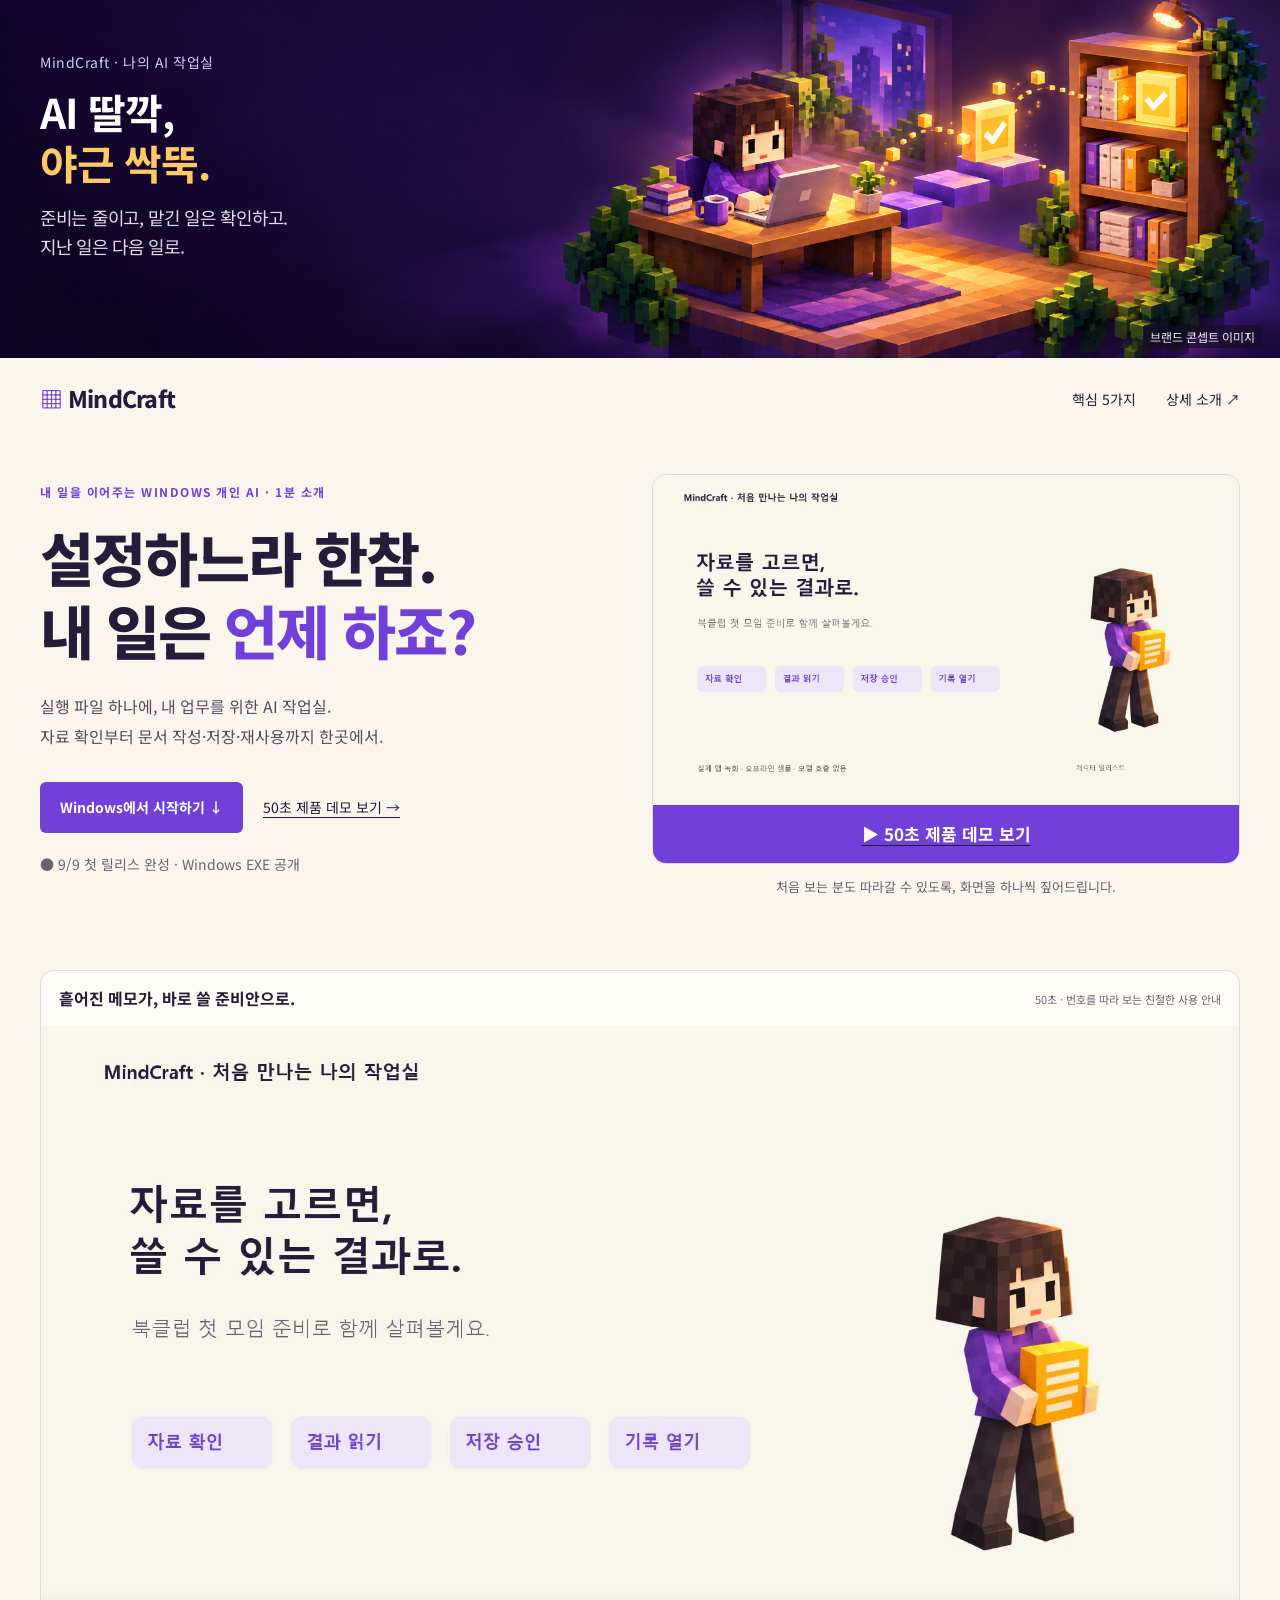
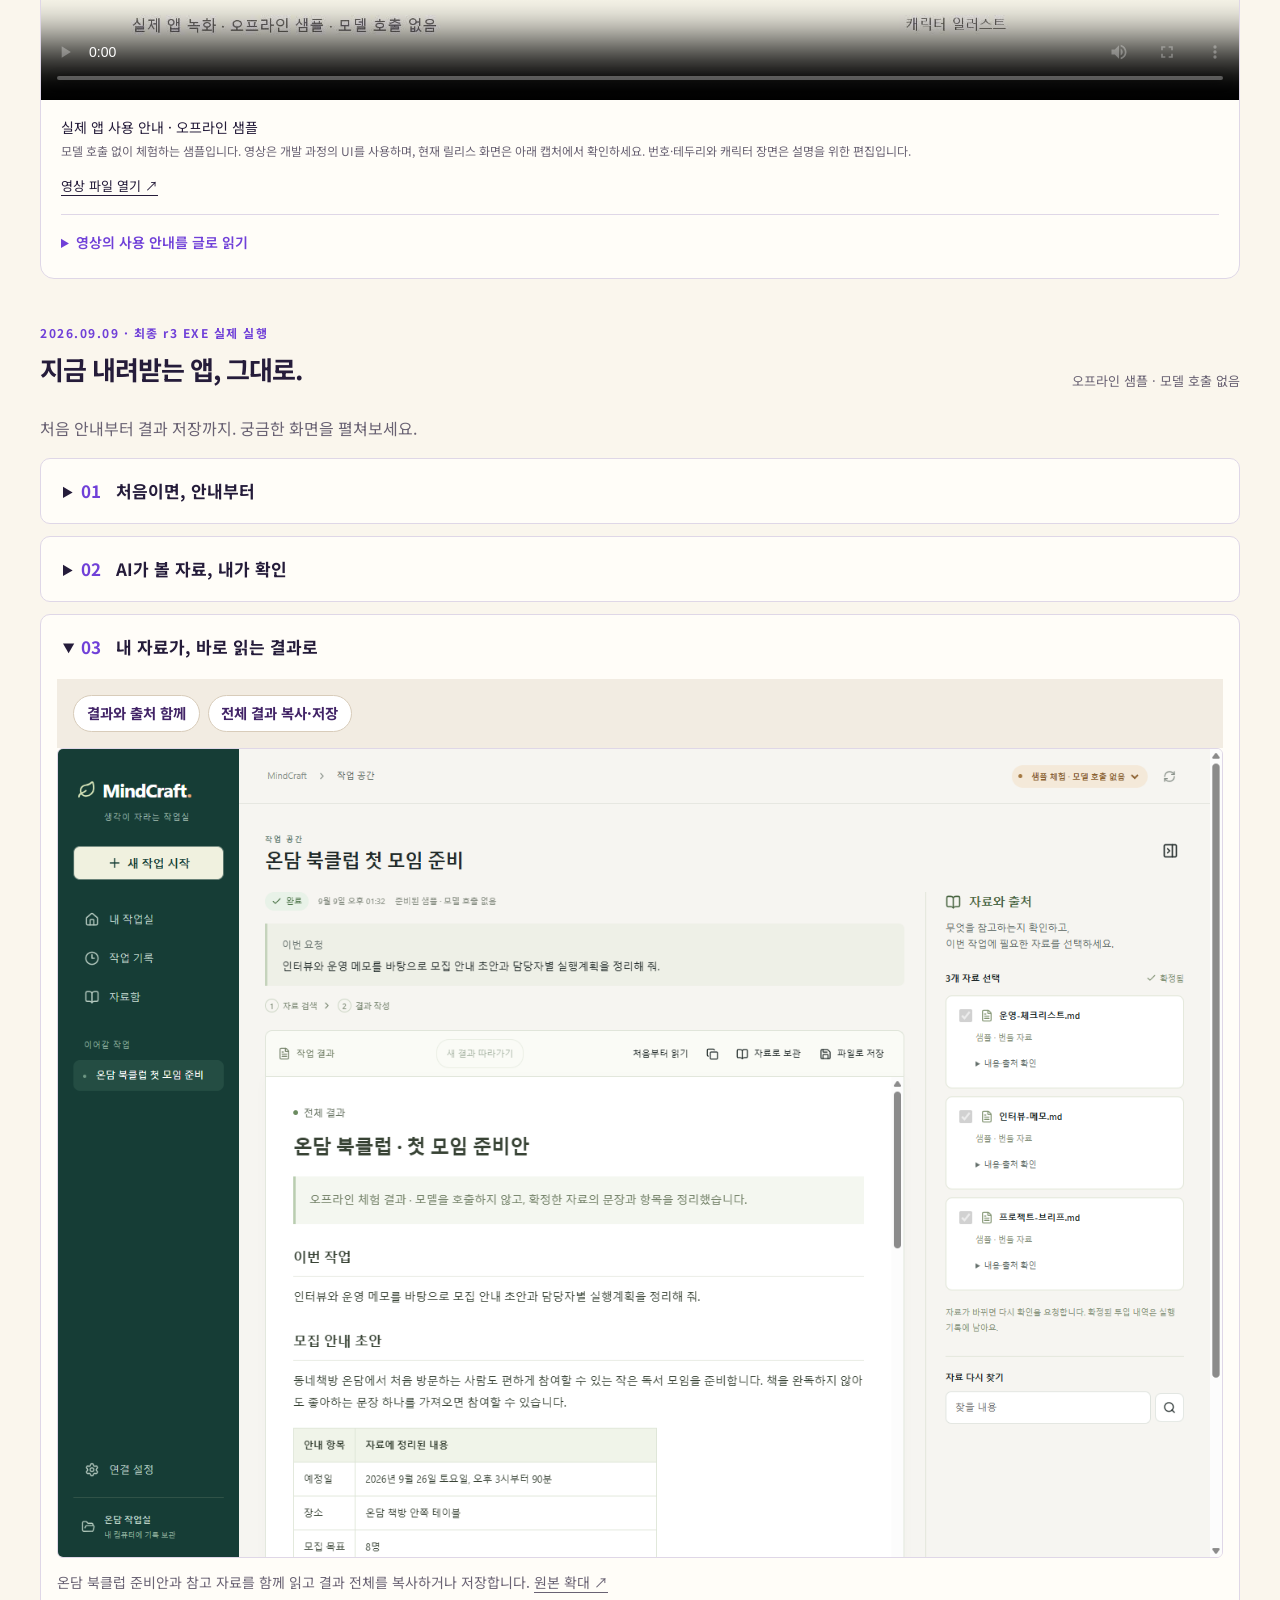
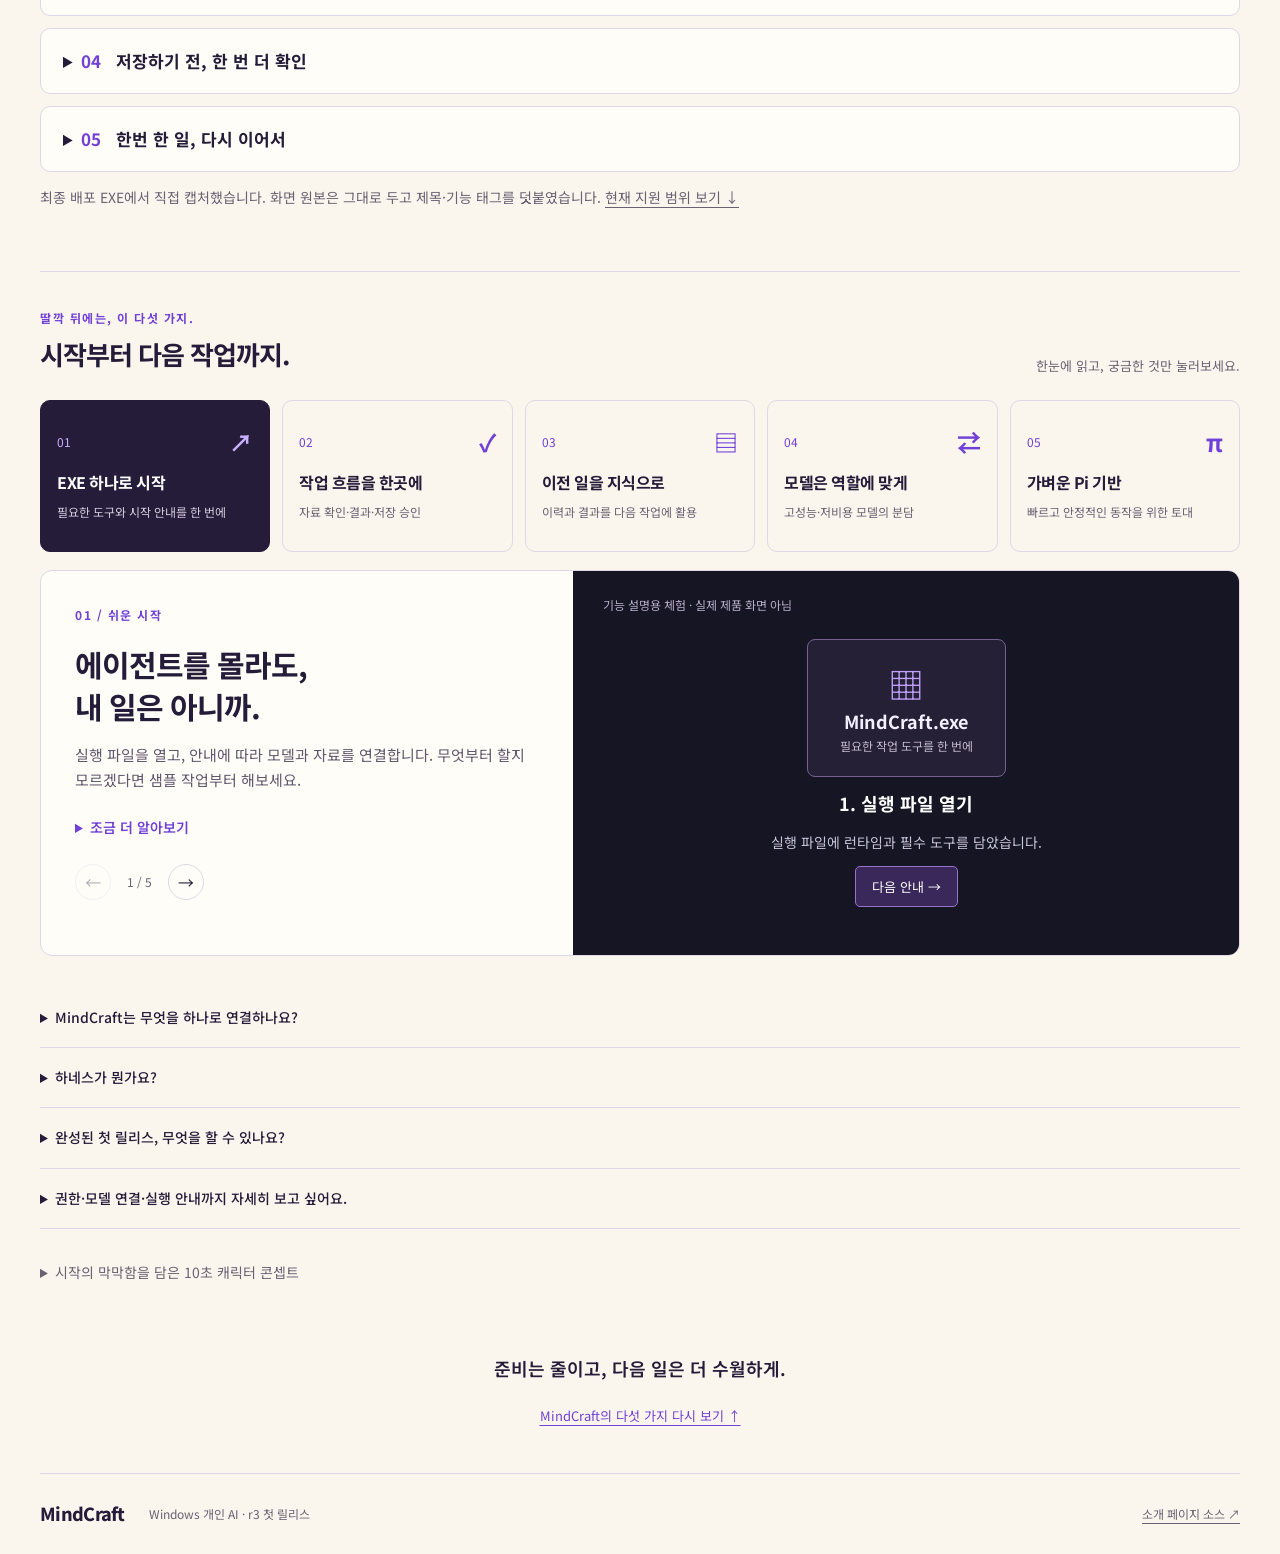
==== commit 8349e167: "Polish completed-release messaging around actual document workflows; archive submission v10" ====
--- a/submission/website/index.html
+++ b/submission/website/index.html
@@ -1,17 +1,17 @@
 <!doctype html><html lang="ko"><head><meta charset="utf-8"><meta name="viewport" content="width=device-width, initial-scale=1"><meta name="theme-color" content="#faf6ed"><meta name="description" content="AI 딸깍, 야근 싹뚝. 준비와 반복을 줄이는 Windows 개인 AI. 쉬운 시작, 작업 검증, 지식 재사용, 모델 역할 분담, Pi 기반."><title>MindCraft | AI 딸깍, 야근 싹뚝</title><link rel="icon" href="./favicon.svg"><link rel="stylesheet" href="./style.css"><script src="./app.js" defer></script><meta property="og:image" content="https://ddt-mindcraft.github.io/mindcraft-showcase/assets/submission-cover-r3.png"><meta property="og:image:alt" content="MindCraft · AI 딸깍, 야근 싹뚝 · 콘셉트 이미지"><meta name="twitter:card" content="summary_large_image"></head>
 <body><a class="skip" href="#main">본문으로 건너뛰기</a><aside class="value-banner image-value-banner" aria-label="MindCraft 핵심 가치"><img src="./assets/value-banner-v1.png" alt="블록 캐릭터의 작업실에서 확인된 결과 문서가 자료함으로 이어지는 콘셉트 일러스트" width="2172" height="724" fetchpriority="high"><div class="value-banner-copy"><p class="banner-brand">MindCraft · 나의 AI 작업실</p><p class="banner-title"><strong>AI 딸깍,<br><span class="banner-punch">야근 싹뚝.</span></strong></p><p class="banner-value">준비는 줄이고, 맡긴 일은 확인하고.<br>지난 일은 다음 일로.</p></div><small class="banner-label">브랜드 콘셉트 이미지</small></aside><header class="wrap nav"><a class="brand" href="./"><span aria-hidden="true">▦</span> MindCraft</a><nav aria-label="주요 메뉴"><a href="#features">핵심 5가지</a><a href="./details.html">상세 소개 ↗</a></nav></header>
-<main id="main"><section class="hero wrap"><div><p class="eyebrow">내 일을 이어주는 WINDOWS 개인 AI · 1분 소개</p><h1>설정하느라 한참.<br>내 일은 <em>언제 하죠?</em></h1><p class="lead">실행 파일 하나로 시작하고, 필요한 도구는 한곳에.<br>처음 쓰는 사람도 안내를 따라 내 업무부터.</p><div class="hero-actions"><a class="primary" href="https://github.com/ddt-mindcraft/mindcraft-showcase/releases/download/submission-2026-09-09-v9/MindCraft-0.1.0-windows-x64.exe">Windows에서 시작하기 ↓</a><a class="text-button" href="#demo">50초 제품 데모 보기 →</a></div><p class="status">● r3 첫 릴리스 · Windows EXE 공개</p></div><figure class="hero-art product-preview"><a href="#product-film" aria-label="50초 실제 제품 데모 보기"><img src="./assets/product-demo-v2.jpg" width="1920" height="1080" alt="보라색 MindCraft 캐릭터와 문서 자료. 흩어진 메모가 바로 쓸 준비안으로."><span class="demo-play">▶ 50초 제품 데모 보기</span></a><figcaption>처음 보는 분도 따라갈 수 있도록, 화면을 하나씩 짚어드립니다.</figcaption></figure></section>
-<section id="demo" class="wrap demo-gallery"><figure id="product-film" class="product-film"><div class="film-heading"><span>흩어진 메모가, 바로 쓸 준비안으로.</span><small>50초 · 번호를 따라 보는 친절한 사용 안내</small></div><video id="product-video" controls playsinline preload="metadata" poster="./assets/product-demo-v2.jpg" aria-describedby="product-description" src="./assets/product-demo-v2.mp4">영상 재생을 지원하지 않는 브라우저입니다.</video><figcaption id="product-description">이전 개발 버전 시연 · 오프라인 샘플 · 모델 호출 없음<br><small>실제 녹화에 설명 문구·번호·강조 테두리를 추가했습니다. 설명할 때 잠시 멈추며, 대기 구간은 생략했습니다.</small></figcaption><p><a href="./assets/product-demo-v2.mp4">영상 파일 열기 ↗</a></p><p id="product-fallback" hidden>영상을 불러오지 못했습니다. 위의 영상 파일 링크로 열어주세요.</p><details class="demo-transcript"><summary>영상의 사용 안내를 글로 읽기</summary><ol><li><strong>샘플 시작:</strong> 처음이라면 준비된 예시를 눌러 작업 흐름을 익힙니다.</li><li><strong>자료 선택:</strong> 오른쪽에서 참고할 자료를 확인하고 ‘이 자료로 진행’을 누릅니다.</li><li><strong>결과 읽기:</strong> 가운데 결과 문서를 읽고 오른쪽의 참고 자료도 함께 확인합니다.</li><li><strong>파일 이름:</strong> ‘파일로 저장’을 누른 뒤 저장할 이름을 입력합니다.</li><li><strong>저장 승인:</strong> 경로와 변경 내용을 확인하고 동의할 때 ‘이번만 허용’을 누릅니다.</li><li><strong>기록 재열기:</strong> ‘작업 기록’에서 이전 작업을 찾아 ‘결과 열기’로 다시 확인합니다.</li></ol><p>이 영상은 오프라인 샘플이며 실제 AI 모델을 호출하지 않습니다. 번호와 테두리는 제품 기능이 아닌 영상 설명입니다.</p></details></figure><div class="section-head"><div><p class="eyebrow">2026.09.09 · 최종 r3 EXE 실제 실행</p><h2>지금 내려받는 앱, 그대로.</h2></div><p>오프라인 샘플 · 모델 호출 없음</p></div><p>처음 안내부터 결과 저장까지. 궁금한 화면을 펼쳐보세요.</p><details class="demo-shot"><summary><span>01</span> 처음이면, 안내부터</summary><figure><div class="shot-highlights"><span>준비 상태 한눈에</span><span>샘플부터 체험</span></div><a href="./assets/demo-r3/01-start.png" target="_blank" rel="noopener"><img src="./assets/demo-r3/01-start.png" width="1440" height="1000" loading="lazy" alt="최종 MindCraft r3: 작업 폴더와 모델 준비 상태를 확인합니다. 계정 없이 샘플부터 시작할 수 있습니다."></a><figcaption>작업 폴더와 모델 준비 상태를 확인합니다. 계정 없이 샘플부터 시작할 수 있습니다. <a href="./assets/demo-r3/01-start.png" target="_blank" rel="noopener">원본 확대 ↗</a></figcaption></figure></details><details class="demo-shot"><summary><span>02</span> AI가 볼 자료, 내가 확인</summary><figure><div class="shot-highlights"><span>자료 3개 확인</span><span>선택한 자료로 진행</span></div><a href="./assets/demo-r3/02-sources.png" target="_blank" rel="noopener"><img src="./assets/demo-r3/02-sources.png" width="1440" height="1000" loading="lazy" alt="최종 MindCraft r3: 이번 요청에 사용할 세 자료의 내용과 출처를 확인한 뒤 진행합니다."></a><figcaption>이번 요청에 사용할 세 자료의 내용과 출처를 확인한 뒤 진행합니다. <a href="./assets/demo-r3/02-sources.png" target="_blank" rel="noopener">원본 확대 ↗</a></figcaption></figure></details><details class="demo-shot" open><summary><span>03</span> 내 자료가, 바로 읽는 결과로</summary><figure><div class="shot-highlights"><span>결과와 출처 함께</span><span>전체 결과 복사·저장</span></div><a href="./assets/demo-r3/03-result.png" target="_blank" rel="noopener"><img src="./assets/demo-r3/03-result.png" width="1440" height="1000" loading="lazy" alt="최종 MindCraft r3: 온담 북클럽 준비안과 참고 자료를 함께 읽고 결과 전체를 복사하거나 저장합니다."></a><figcaption>온담 북클럽 준비안과 참고 자료를 함께 읽고 결과 전체를 복사하거나 저장합니다. <a href="./assets/demo-r3/03-result.png" target="_blank" rel="noopener">원본 확대 ↗</a></figcaption></figure></details><details class="demo-shot"><summary><span>04</span> 저장하기 전, 한 번 더 확인</summary><figure><div class="shot-highlights"><span>저장 경로 확인</span><span>변경 내용 확인·승인</span></div><a href="./assets/demo-r3/04-approval.png" target="_blank" rel="noopener"><img src="./assets/demo-r3/04-approval.png" width="1440" height="1000" loading="lazy" alt="최종 MindCraft r3: 실제 파일 경로와 변경 내용을 읽고 이번 저장을 승인합니다."></a><figcaption>실제 파일 경로와 변경 내용을 읽고 이번 저장을 승인합니다. <a href="./assets/demo-r3/04-approval.png" target="_blank" rel="noopener">원본 확대 ↗</a></figcaption></figure></details><details class="demo-shot"><summary><span>05</span> 한번 한 일, 다시 이어서</summary><figure><div class="shot-highlights"><span>작업 기록 보존</span><span>이전 결과 다시 열기</span></div><a href="./assets/demo-r3/05-history.png" target="_blank" rel="noopener"><img src="./assets/demo-r3/05-history.png" width="1440" height="1000" loading="lazy" alt="최종 MindCraft r3: 작업 기록에서 완료된 요청을 찾고 같은 결과를 다시 엽니다."></a><figcaption>작업 기록에서 완료된 요청을 찾고 같은 결과를 다시 엽니다. <a href="./assets/demo-r3/05-history.png" target="_blank" rel="noopener">원본 확대 ↗</a></figcaption></figure></details><p class="demo-note">최종 배포 EXE에서 직접 캡처했습니다. 화면 원본은 그대로 두고 제목·기능 태그를 덧붙였습니다. <a href="#availability">현재 지원 범위 보기 ↓</a></p></section>
+<main id="main"><section class="hero wrap"><div><p class="eyebrow">내 일을 이어주는 WINDOWS 개인 AI · 1분 소개</p><h1>설정하느라 한참.<br>내 일은 <em>언제 하죠?</em></h1><p class="lead">실행 파일 하나에, 내 업무를 위한 AI 작업실.<br>자료 확인부터 문서 작성·저장·재사용까지 한곳에서.</p><div class="hero-actions"><a class="primary" href="https://github.com/ddt-mindcraft/mindcraft-showcase/releases/download/submission-2026-09-09-v10/MindCraft-0.1.0-windows-x64.exe">Windows에서 시작하기 ↓</a><a class="text-button" href="#demo">50초 제품 데모 보기 →</a></div><p class="status">● 9/9 첫 릴리스 완성 · Windows EXE 공개</p></div><figure class="hero-art product-preview"><a href="#product-film" aria-label="50초 실제 제품 데모 보기"><img src="./assets/product-demo-v2.jpg" width="1920" height="1080" alt="보라색 MindCraft 캐릭터와 문서 자료. 흩어진 메모가 바로 쓸 준비안으로."><span class="demo-play">▶ 50초 제품 데모 보기</span></a><figcaption>처음 보는 분도 따라갈 수 있도록, 화면을 하나씩 짚어드립니다.</figcaption></figure></section>
+<section id="demo" class="wrap demo-gallery"><figure id="product-film" class="product-film"><div class="film-heading"><span>흩어진 메모가, 바로 쓸 준비안으로.</span><small>50초 · 번호를 따라 보는 친절한 사용 안내</small></div><video id="product-video" controls playsinline preload="metadata" poster="./assets/product-demo-v2.jpg" aria-describedby="product-description" src="./assets/product-demo-v2.mp4">영상 재생을 지원하지 않는 브라우저입니다.</video><figcaption id="product-description">실제 앱 사용 안내 · 오프라인 샘플<br><small>모델 호출 없이 체험하는 샘플입니다. 영상은 개발 과정의 UI를 사용하며, 현재 릴리스 화면은 아래 캡처에서 확인하세요. 번호·테두리와 캐릭터 장면은 설명을 위한 편집입니다.</small></figcaption><p><a href="./assets/product-demo-v2.mp4">영상 파일 열기 ↗</a></p><p id="product-fallback" hidden>영상을 불러오지 못했습니다. 위의 영상 파일 링크로 열어주세요.</p><details class="demo-transcript"><summary>영상의 사용 안내를 글로 읽기</summary><ol><li><strong>샘플 시작:</strong> 처음이라면 준비된 예시를 눌러 작업 흐름을 익힙니다.</li><li><strong>자료 선택:</strong> 오른쪽에서 참고할 자료를 확인하고 ‘이 자료로 진행’을 누릅니다.</li><li><strong>결과 읽기:</strong> 가운데 결과 문서를 읽고 오른쪽의 참고 자료도 함께 확인합니다.</li><li><strong>파일 이름:</strong> ‘파일로 저장’을 누른 뒤 저장할 이름을 입력합니다.</li><li><strong>저장 승인:</strong> 경로와 변경 내용을 확인하고 동의할 때 ‘이번만 허용’을 누릅니다.</li><li><strong>기록 재열기:</strong> ‘작업 기록’에서 이전 작업을 찾아 ‘결과 열기’로 다시 확인합니다.</li></ol><p>이 영상은 오프라인 샘플이며 실제 AI 모델을 호출하지 않습니다. 번호와 테두리는 제품 기능이 아닌 영상 설명입니다.</p></details></figure><div class="section-head"><div><p class="eyebrow">2026.09.09 · 최종 r3 EXE 실제 실행</p><h2>지금 내려받는 앱, 그대로.</h2></div><p>오프라인 샘플 · 모델 호출 없음</p></div><p>처음 안내부터 결과 저장까지. 궁금한 화면을 펼쳐보세요.</p><details class="demo-shot"><summary><span>01</span> 처음이면, 안내부터</summary><figure><div class="shot-highlights"><span>준비 상태 한눈에</span><span>샘플부터 체험</span></div><a href="./assets/demo-r3/01-start.png" target="_blank" rel="noopener"><img src="./assets/demo-r3/01-start.png" width="1440" height="1000" loading="lazy" alt="최종 MindCraft r3: 작업 폴더와 모델 준비 상태를 확인합니다. 계정 없이 샘플부터 시작할 수 있습니다."></a><figcaption>작업 폴더와 모델 준비 상태를 확인합니다. 계정 없이 샘플부터 시작할 수 있습니다. <a href="./assets/demo-r3/01-start.png" target="_blank" rel="noopener">원본 확대 ↗</a></figcaption></figure></details><details class="demo-shot"><summary><span>02</span> AI가 볼 자료, 내가 확인</summary><figure><div class="shot-highlights"><span>자료 3개 확인</span><span>선택한 자료로 진행</span></div><a href="./assets/demo-r3/02-sources.png" target="_blank" rel="noopener"><img src="./assets/demo-r3/02-sources.png" width="1440" height="1000" loading="lazy" alt="최종 MindCraft r3: 이번 요청에 사용할 세 자료의 내용과 출처를 확인한 뒤 진행합니다."></a><figcaption>이번 요청에 사용할 세 자료의 내용과 출처를 확인한 뒤 진행합니다. <a href="./assets/demo-r3/02-sources.png" target="_blank" rel="noopener">원본 확대 ↗</a></figcaption></figure></details><details class="demo-shot" open><summary><span>03</span> 내 자료가, 바로 읽는 결과로</summary><figure><div class="shot-highlights"><span>결과와 출처 함께</span><span>전체 결과 복사·저장</span></div><a href="./assets/demo-r3/03-result.png" target="_blank" rel="noopener"><img src="./assets/demo-r3/03-result.png" width="1440" height="1000" loading="lazy" alt="최종 MindCraft r3: 온담 북클럽 준비안과 참고 자료를 함께 읽고 결과 전체를 복사하거나 저장합니다."></a><figcaption>온담 북클럽 준비안과 참고 자료를 함께 읽고 결과 전체를 복사하거나 저장합니다. <a href="./assets/demo-r3/03-result.png" target="_blank" rel="noopener">원본 확대 ↗</a></figcaption></figure></details><details class="demo-shot"><summary><span>04</span> 저장하기 전, 한 번 더 확인</summary><figure><div class="shot-highlights"><span>저장 경로 확인</span><span>변경 내용 확인·승인</span></div><a href="./assets/demo-r3/04-approval.png" target="_blank" rel="noopener"><img src="./assets/demo-r3/04-approval.png" width="1440" height="1000" loading="lazy" alt="최종 MindCraft r3: 실제 파일 경로와 변경 내용을 읽고 이번 저장을 승인합니다."></a><figcaption>실제 파일 경로와 변경 내용을 읽고 이번 저장을 승인합니다. <a href="./assets/demo-r3/04-approval.png" target="_blank" rel="noopener">원본 확대 ↗</a></figcaption></figure></details><details class="demo-shot"><summary><span>05</span> 한번 한 일, 다시 이어서</summary><figure><div class="shot-highlights"><span>작업 기록 보존</span><span>이전 결과 다시 열기</span></div><a href="./assets/demo-r3/05-history.png" target="_blank" rel="noopener"><img src="./assets/demo-r3/05-history.png" width="1440" height="1000" loading="lazy" alt="최종 MindCraft r3: 작업 기록에서 완료된 요청을 찾고 같은 결과를 다시 엽니다."></a><figcaption>작업 기록에서 완료된 요청을 찾고 같은 결과를 다시 엽니다. <a href="./assets/demo-r3/05-history.png" target="_blank" rel="noopener">원본 확대 ↗</a></figcaption></figure></details><p class="demo-note">최종 배포 EXE에서 직접 캡처했습니다. 화면 원본은 그대로 두고 제목·기능 태그를 덧붙였습니다. <a href="#availability">현재 지원 범위 보기 ↓</a></p></section>
 <section id="features" class="wrap features"><div class="section-head"><div><p class="eyebrow">딸깍 뒤에는, 이 다섯 가지.</p><h2>시작부터 다음 작업까지.</h2></div><p>한눈에 읽고, 궁금한 것만 눌러보세요.</p></div>
 <div class="feature-tabs" role="tablist" aria-label="MindCraft 핵심 특징">
 <button id="tab-0" role="tab" aria-selected="true" aria-controls="feature-panel" data-feature="0"><span class="number">01 <b>↗</b></span><strong>EXE 하나로 시작</strong><span>필요한 도구와 시작 안내를 한 번에</span></button>
-<button id="tab-1" role="tab" aria-selected="false" tabindex="-1" aria-controls="feature-panel" data-feature="1"><span class="number">02 <b>✓</b></span><strong>요청을 끝까지 확인</strong><span>자료 확인·결과·저장 승인</span></button>
+<button id="tab-1" role="tab" aria-selected="false" tabindex="-1" aria-controls="feature-panel" data-feature="1"><span class="number">02 <b>✓</b></span><strong>작업 흐름을 한곳에</strong><span>자료 확인·결과·저장 승인</span></button>
 <button id="tab-2" role="tab" aria-selected="false" tabindex="-1" aria-controls="feature-panel" data-feature="2"><span class="number">03 <b>▤</b></span><strong>이전 일을 지식으로</strong><span>이력과 결과를 다음 작업에 활용</span></button>
 <button id="tab-3" role="tab" aria-selected="false" tabindex="-1" aria-controls="feature-panel" data-feature="3"><span class="number">04 <b>⇄</b></span><strong>모델은 역할에 맞게</strong><span>고성능·저비용 모델의 분담</span></button>
 <button id="tab-4" role="tab" aria-selected="false" tabindex="-1" aria-controls="feature-panel" data-feature="4"><span class="number">05 <b>π</b></span><strong>가벼운 Pi 기반</strong><span>빠르고 안정적인 동작을 위한 토대</span></button>
 </div>
 <div id="feature-panel" role="tabpanel" aria-labelledby="tab-0" tabindex="0"><div class="panel-copy"><p class="eyebrow" id="panel-kicker">01 / 쉬운 시작</p><h3 id="panel-title">에이전트를 몰라도,<br>내 일은 아니까.</h3><p id="panel-description">실행 파일을 열고, 안내에 따라 모델과 자료를 연결합니다. 무엇부터 할지 모르겠다면 샘플 작업부터 해보세요.</p><details id="deep-detail"><summary>조금 더 알아보기</summary><div id="panel-detail">하네스는 AI가 일을 수행하는 데 필요한 도구와 절차입니다. MindCraft는 이를 한 프로그램에 담아 직접 구성하는 부담을 줄입니다. 실제 AI를 연결하려면 선택한 서비스의 계정이나 인증 정보가 필요할 수 있습니다.</div></details><div class="panel-navigation"><button id="prev-feature" disabled aria-label="이전 특징">←</button><span id="position">1 / 5</span><button id="next-feature" aria-label="다음 특징">→</button></div></div><div class="experience"><span class="sample">기능 설명용 체험 · 실제 제품 화면 아님</span><div id="interactive"><div class="file-tile"><span>▦</span><strong>MindCraft.exe</strong><small>필요한 작업 도구를 한 번에</small></div><p class="scene-title">1. 실행 파일 열기</p><p>실행 파일에 런타임과 필수 도구를 담았습니다.</p><button class="scene-button" id="onboard-next">다음 안내 →</button></div></div></div>
 <noscript><p>위 다섯 가지가 핵심입니다. <a href="./details.html">상세 소개</a>에서 설명을 확인하세요.</p></noscript></section>
-<section class="wrap more"><details id="comparison"><summary>MindCraft는 무엇을 하나로 연결하나요?</summary><p>쉬운 시작부터 요청 확인, 지식 재사용까지. 내 일을 이어주는 작업 환경을 하나로 연결합니다.</p><p>도구를 하나씩 구성하는 부담을 줄이고, 작업 순서에 따라 결과를 확인합니다. 다시 쓸 자료는 골라서 다음 작업에 활용합니다.</p></details><details><summary>하네스가 뭔가요?</summary><p>AI가 일을 수행하는 데 필요한 도구와 절차를 뜻합니다. MindCraft는 쉬운 시작, 작업 절차, 지식 재사용, 모델 배정을 하나의 프로그램으로 연결합니다.</p></details><details id="availability"><summary>첫 릴리스에서 가능한 일과 다음 단계</summary><p><strong>지금:</strong> 문서 분석·작성, 출처 확인, 승인 후 저장, 작업 기록·재개, 선택한 지식 재사용. GUI·CLI·TUI가 같은 작업 기록을 사용합니다. 9/9 승인된 r3 범위의 개발·테스트를 완료했습니다.</p><p><strong>실제 AI:</strong> Airouter의 Qwen3.8과 DeepSeek-V4-Flash는 인증·마커 응답을 검증했고 최종 EXE에서 저장된 결과를 다시 열었습니다. 실제 연결은 본인의 모델·인증 정보가 필요합니다.</p><p><strong>다음:</strong> 독립 설계 리뷰·실행 테스트를 연결하는 자동 검증 확대, 명령 실행, 대용량·전체 문서 형식과 새 Windows 환경 전면 검증. 비용·속도 효과는 아직 측정하지 않았습니다.</p><p><a href="https://github.com/ddt-mindcraft/mindcraft-showcase/releases/tag/submission-2026-09-09-v9">실행 파일·평가용 소스 다운로드 ↗</a> · <a href="https://github.com/ddt-mindcraft/mindcraft-showcase/blob/main/submission/STATUS-AND-EVIDENCE.md">검증 근거 ↗</a></p></details><details><summary>권한·모델 연결·실행 안내까지 자세히 보고 싶어요.</summary><p>파일 변경 전 승인, 중단 후 재개, 자료의 출처와 재사용 기준을 포함한 상세 설명입니다.</p><a href="./details.html#principles">제품 상세 소개 ↗</a> · <a href="./details.html#start">시작 준비 안내 ↗</a></details></section>
+<section class="wrap more"><details id="comparison"><summary>MindCraft는 무엇을 하나로 연결하나요?</summary><p>쉬운 시작부터 요청 확인, 지식 재사용까지. 내 일을 이어주는 작업 환경을 하나로 연결합니다.</p><p>도구를 하나씩 구성하는 부담을 줄이고, 작업 순서에 따라 결과를 확인합니다. 다시 쓸 자료는 골라서 다음 작업에 활용합니다.</p></details><details><summary>하네스가 뭔가요?</summary><p>AI가 일을 수행하는 데 필요한 도구와 절차를 뜻합니다. MindCraft는 쉬운 시작, 작업 절차, 지식 재사용, 모델 배정을 하나의 프로그램으로 연결합니다.</p></details><details id="availability"><summary>완성된 첫 릴리스, 무엇을 할 수 있나요?</summary><p><strong>문서 업무를 하나의 흐름으로.</strong> 자료와 출처를 확인하고, 문서를 분석·작성하고, 내용을 승인해 저장합니다. 작업 기록을 다시 열고 선택한 지식을 다음 요청에 활용합니다.</p><p><strong>시작 방식도 내게 맞게.</strong> 처음에는 샘플로 경험하고, 내 업무에는 사용할 모델을 연결하세요. GUI·CLI·TUI가 같은 작업 기록을 사용하며 일반 작업과 복잡한 계획의 모델 역할을 설정할 수 있습니다.</p><p><strong>실행 파일과 검증 기록을 함께 공개합니다.</strong> 승인된 r3 요구사항에 따라 개발·테스트를 완료했습니다.</p><p><a href="https://github.com/ddt-mindcraft/mindcraft-showcase/releases/tag/submission-2026-09-09-v10">실행 파일·평가용 소스 다운로드 ↗</a> · <a href="https://github.com/ddt-mindcraft/mindcraft-showcase/blob/main/submission/STATUS-AND-EVIDENCE.md">실행 환경·지원 범위·검증 근거 ↗</a></p></details><details><summary>권한·모델 연결·실행 안내까지 자세히 보고 싶어요.</summary><p>파일 변경 전 승인, 중단 후 재개, 자료의 출처와 재사용 기준을 포함한 상세 설명입니다.</p><a href="./details.html#principles">제품 상세 소개 ↗</a> · <a href="./details.html#start">시작 준비 안내 ↗</a></details></section>
 <section class="wrap concept-extra"><details><summary>시작의 막막함을 담은 10초 캐릭터 콘셉트</summary><video id="concept-video" controls muted playsinline preload="none" src="./assets/onboarding-concept.mp4" aria-label="AI 생성 캐릭터 콘셉트 영상"></video><p>AI 생성 콘셉트 · 실제 제품 화면 아님</p><p id="video-fallback" hidden><a href="./assets/onboarding-concept.mp4">콘셉트 영상 직접 열기 ↗</a></p></details></section><section class="closing wrap"><p>준비는 줄이고, 다음 일은 더 수월하게.</p><a href="#features">MindCraft의 다섯 가지 다시 보기 ↑</a></section></main><footer class="wrap"><a class="brand" href="./">MindCraft</a><span>Windows 개인 AI · r3 첫 릴리스</span><a href="https://github.com/ddt-mindcraft/mindcraft-showcase">소개 페이지 소스 ↗</a></footer>
 </body></html>
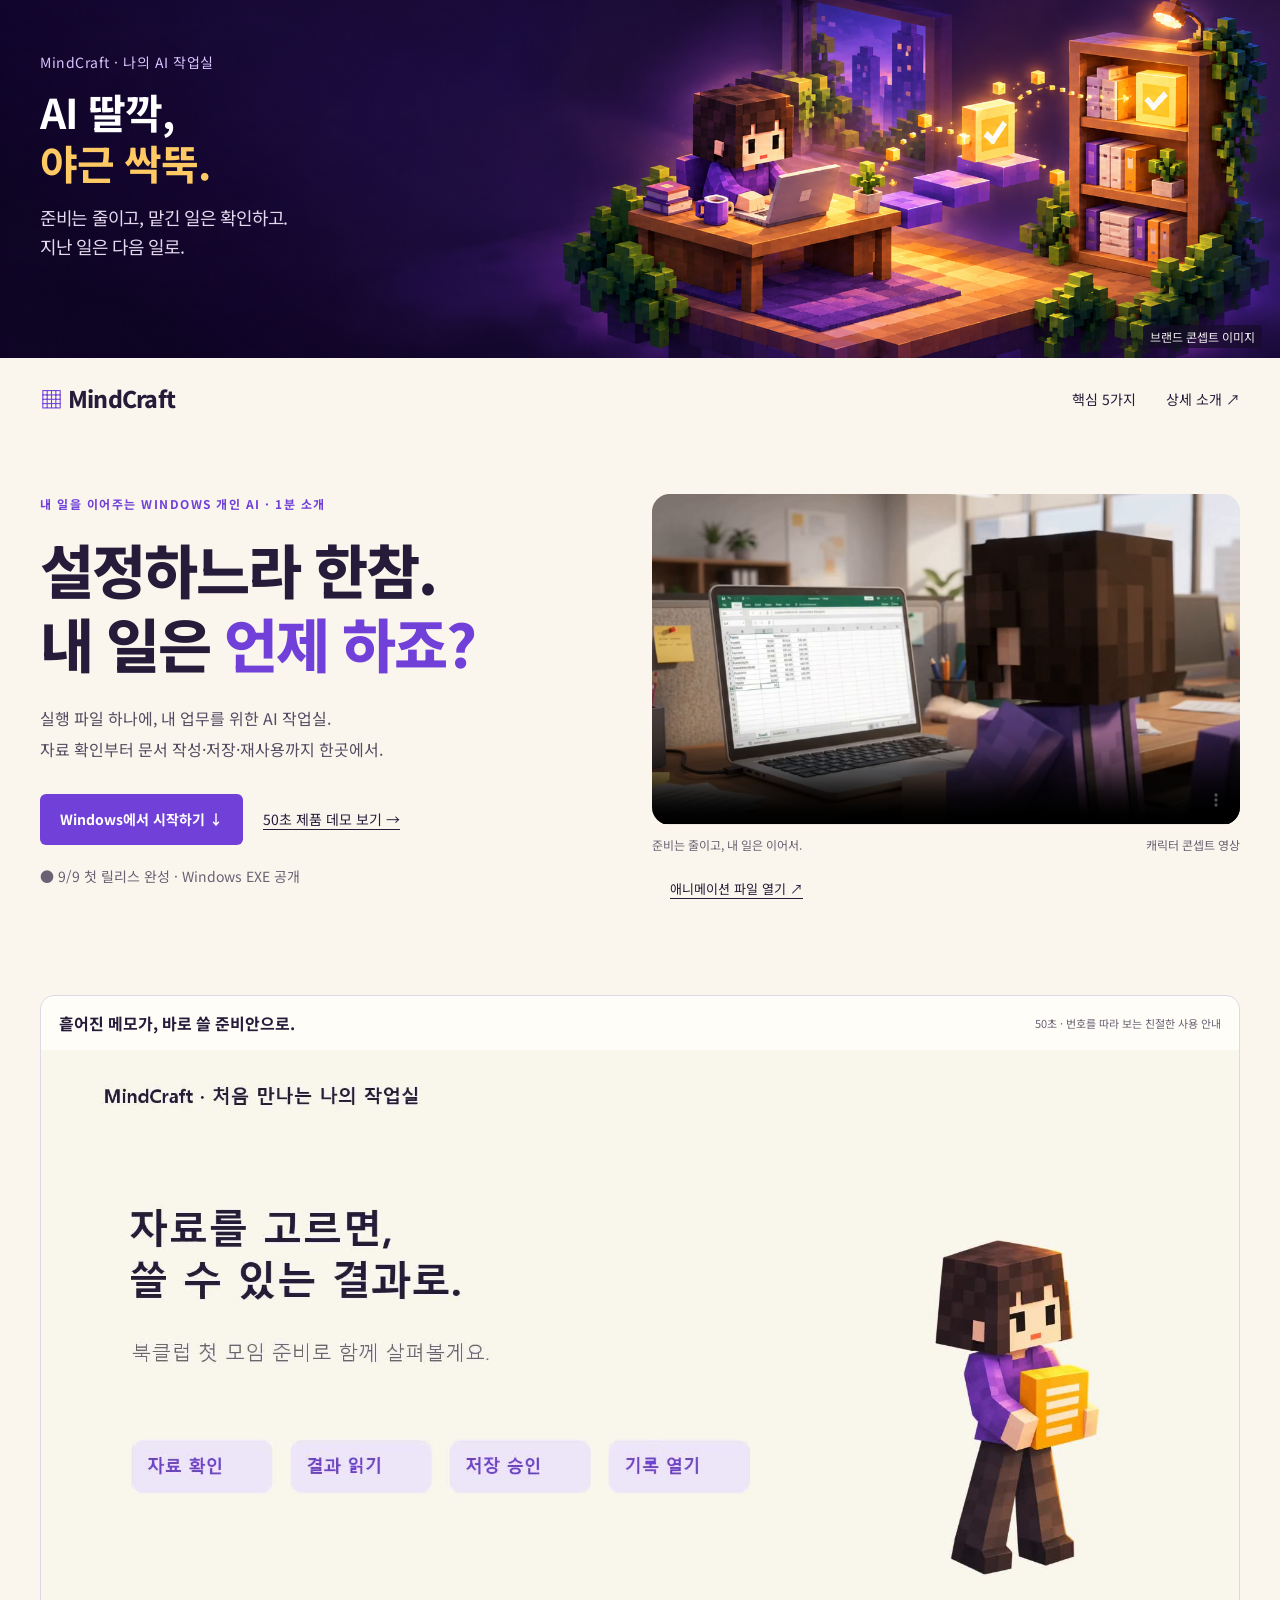
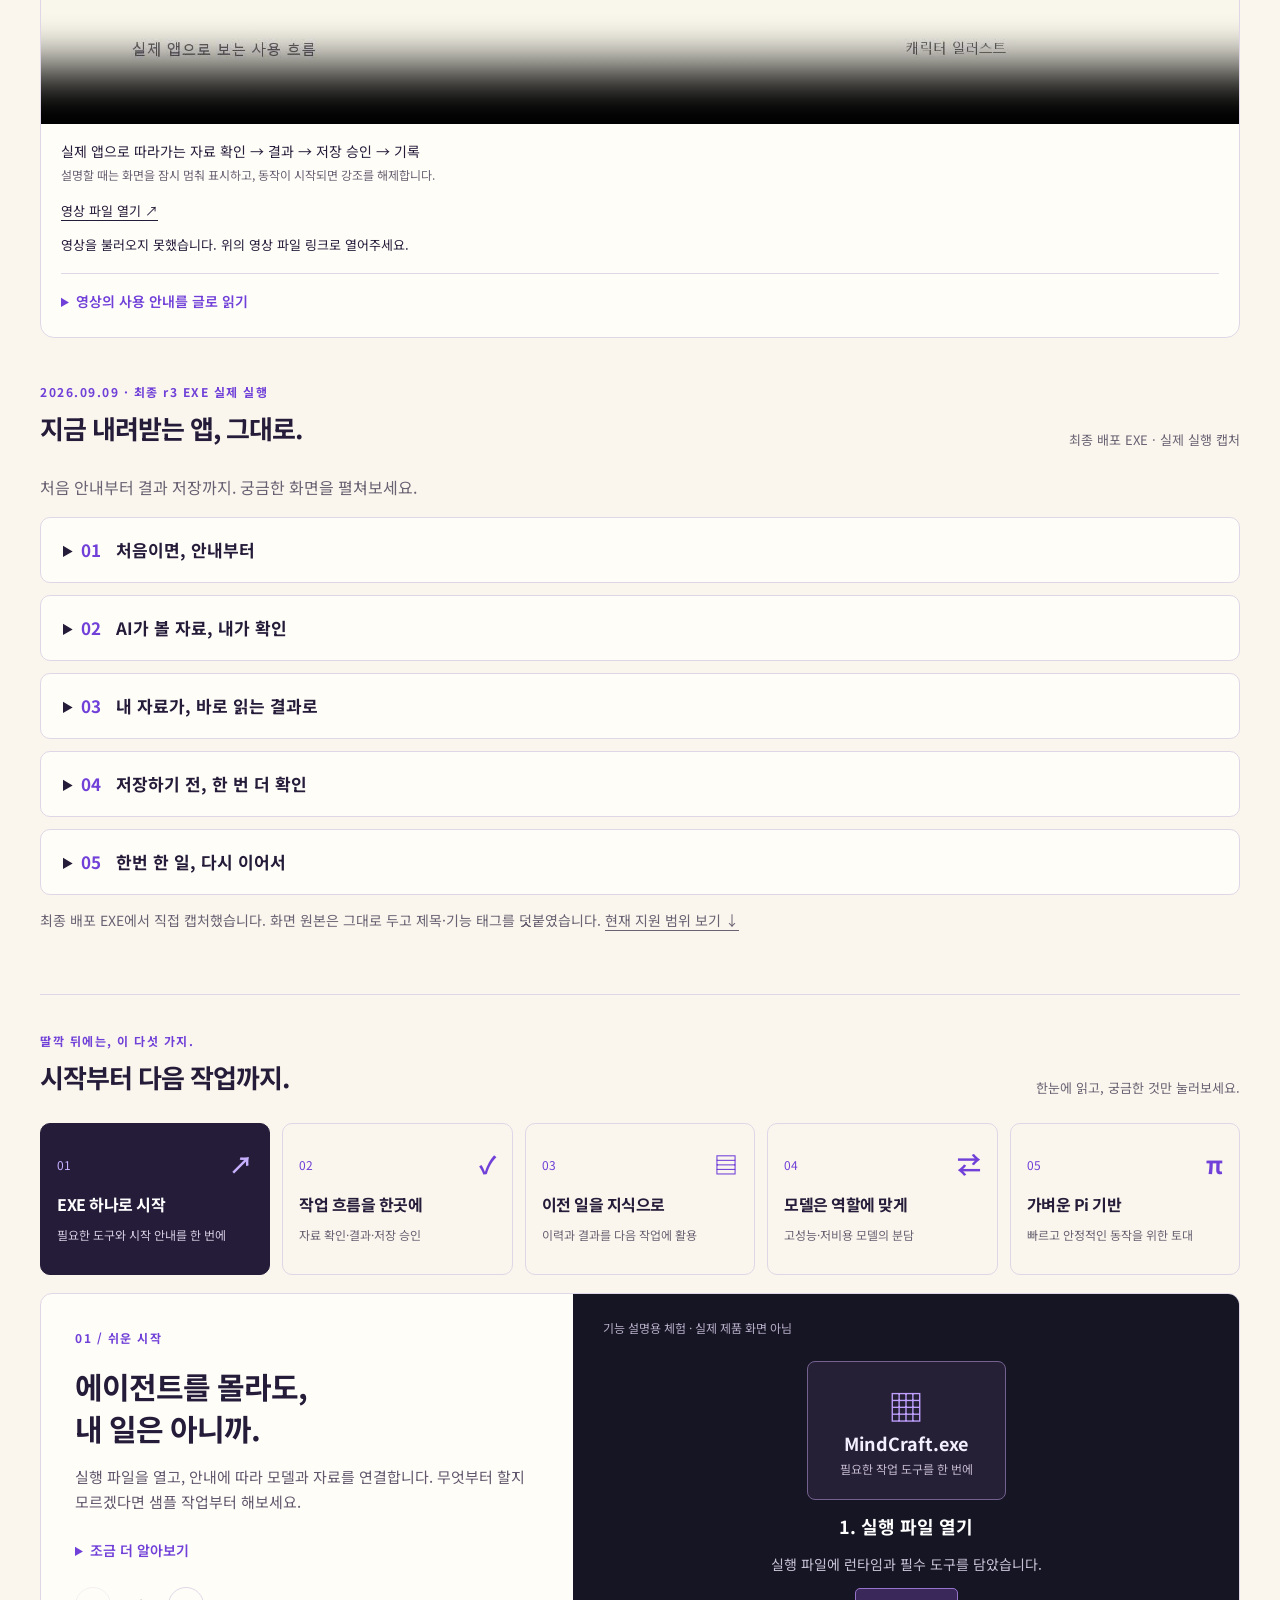
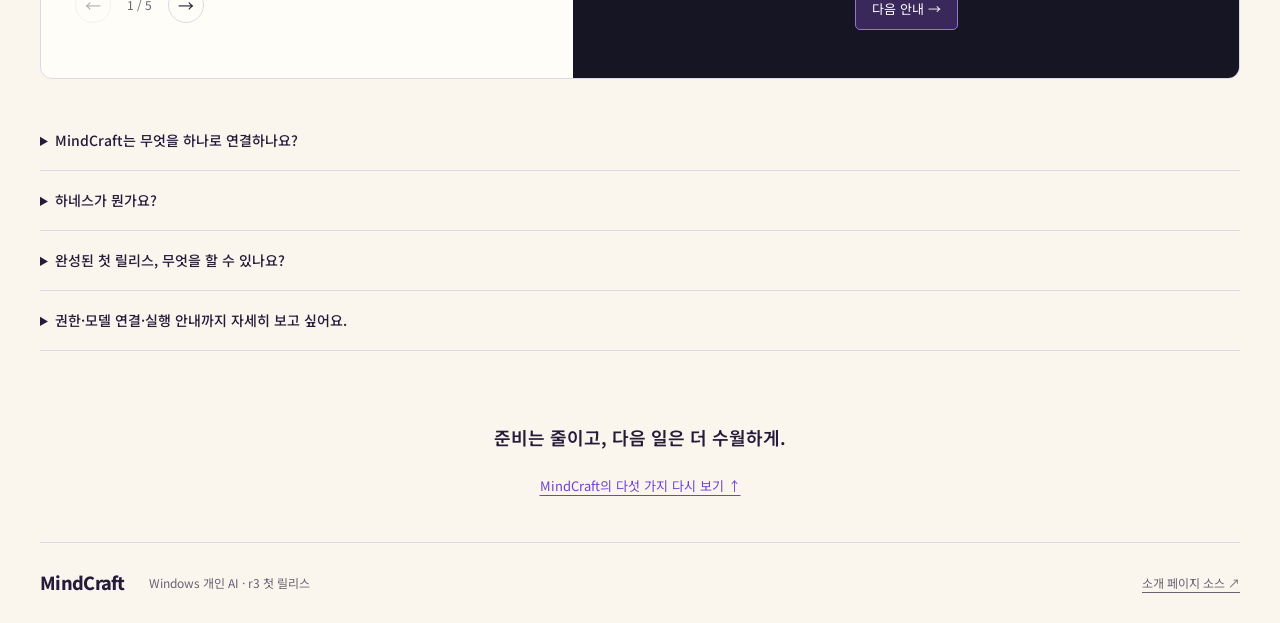
==== commit 38df2f89: "Restore hero animation, align video highlights and package submission source 1.0; archive v11" ====
--- a/submission/website/index.html
+++ b/submission/website/index.html
@@ -1,7 +1,7 @@
 <!doctype html><html lang="ko"><head><meta charset="utf-8"><meta name="viewport" content="width=device-width, initial-scale=1"><meta name="theme-color" content="#faf6ed"><meta name="description" content="AI 딸깍, 야근 싹뚝. 준비와 반복을 줄이는 Windows 개인 AI. 쉬운 시작, 작업 검증, 지식 재사용, 모델 역할 분담, Pi 기반."><title>MindCraft | AI 딸깍, 야근 싹뚝</title><link rel="icon" href="./favicon.svg"><link rel="stylesheet" href="./style.css"><script src="./app.js" defer></script><meta property="og:image" content="https://ddt-mindcraft.github.io/mindcraft-showcase/assets/submission-cover-r3.png"><meta property="og:image:alt" content="MindCraft · AI 딸깍, 야근 싹뚝 · 콘셉트 이미지"><meta name="twitter:card" content="summary_large_image"></head>
 <body><a class="skip" href="#main">본문으로 건너뛰기</a><aside class="value-banner image-value-banner" aria-label="MindCraft 핵심 가치"><img src="./assets/value-banner-v1.png" alt="블록 캐릭터의 작업실에서 확인된 결과 문서가 자료함으로 이어지는 콘셉트 일러스트" width="2172" height="724" fetchpriority="high"><div class="value-banner-copy"><p class="banner-brand">MindCraft · 나의 AI 작업실</p><p class="banner-title"><strong>AI 딸깍,<br><span class="banner-punch">야근 싹뚝.</span></strong></p><p class="banner-value">준비는 줄이고, 맡긴 일은 확인하고.<br>지난 일은 다음 일로.</p></div><small class="banner-label">브랜드 콘셉트 이미지</small></aside><header class="wrap nav"><a class="brand" href="./"><span aria-hidden="true">▦</span> MindCraft</a><nav aria-label="주요 메뉴"><a href="#features">핵심 5가지</a><a href="./details.html">상세 소개 ↗</a></nav></header>
-<main id="main"><section class="hero wrap"><div><p class="eyebrow">내 일을 이어주는 WINDOWS 개인 AI · 1분 소개</p><h1>설정하느라 한참.<br>내 일은 <em>언제 하죠?</em></h1><p class="lead">실행 파일 하나에, 내 업무를 위한 AI 작업실.<br>자료 확인부터 문서 작성·저장·재사용까지 한곳에서.</p><div class="hero-actions"><a class="primary" href="https://github.com/ddt-mindcraft/mindcraft-showcase/releases/download/submission-2026-09-09-v10/MindCraft-0.1.0-windows-x64.exe">Windows에서 시작하기 ↓</a><a class="text-button" href="#demo">50초 제품 데모 보기 →</a></div><p class="status">● 9/9 첫 릴리스 완성 · Windows EXE 공개</p></div><figure class="hero-art product-preview"><a href="#product-film" aria-label="50초 실제 제품 데모 보기"><img src="./assets/product-demo-v2.jpg" width="1920" height="1080" alt="보라색 MindCraft 캐릭터와 문서 자료. 흩어진 메모가 바로 쓸 준비안으로."><span class="demo-play">▶ 50초 제품 데모 보기</span></a><figcaption>처음 보는 분도 따라갈 수 있도록, 화면을 하나씩 짚어드립니다.</figcaption></figure></section>
-<section id="demo" class="wrap demo-gallery"><figure id="product-film" class="product-film"><div class="film-heading"><span>흩어진 메모가, 바로 쓸 준비안으로.</span><small>50초 · 번호를 따라 보는 친절한 사용 안내</small></div><video id="product-video" controls playsinline preload="metadata" poster="./assets/product-demo-v2.jpg" aria-describedby="product-description" src="./assets/product-demo-v2.mp4">영상 재생을 지원하지 않는 브라우저입니다.</video><figcaption id="product-description">실제 앱 사용 안내 · 오프라인 샘플<br><small>모델 호출 없이 체험하는 샘플입니다. 영상은 개발 과정의 UI를 사용하며, 현재 릴리스 화면은 아래 캡처에서 확인하세요. 번호·테두리와 캐릭터 장면은 설명을 위한 편집입니다.</small></figcaption><p><a href="./assets/product-demo-v2.mp4">영상 파일 열기 ↗</a></p><p id="product-fallback" hidden>영상을 불러오지 못했습니다. 위의 영상 파일 링크로 열어주세요.</p><details class="demo-transcript"><summary>영상의 사용 안내를 글로 읽기</summary><ol><li><strong>샘플 시작:</strong> 처음이라면 준비된 예시를 눌러 작업 흐름을 익힙니다.</li><li><strong>자료 선택:</strong> 오른쪽에서 참고할 자료를 확인하고 ‘이 자료로 진행’을 누릅니다.</li><li><strong>결과 읽기:</strong> 가운데 결과 문서를 읽고 오른쪽의 참고 자료도 함께 확인합니다.</li><li><strong>파일 이름:</strong> ‘파일로 저장’을 누른 뒤 저장할 이름을 입력합니다.</li><li><strong>저장 승인:</strong> 경로와 변경 내용을 확인하고 동의할 때 ‘이번만 허용’을 누릅니다.</li><li><strong>기록 재열기:</strong> ‘작업 기록’에서 이전 작업을 찾아 ‘결과 열기’로 다시 확인합니다.</li></ol><p>이 영상은 오프라인 샘플이며 실제 AI 모델을 호출하지 않습니다. 번호와 테두리는 제품 기능이 아닌 영상 설명입니다.</p></details></figure><div class="section-head"><div><p class="eyebrow">2026.09.09 · 최종 r3 EXE 실제 실행</p><h2>지금 내려받는 앱, 그대로.</h2></div><p>오프라인 샘플 · 모델 호출 없음</p></div><p>처음 안내부터 결과 저장까지. 궁금한 화면을 펼쳐보세요.</p><details class="demo-shot"><summary><span>01</span> 처음이면, 안내부터</summary><figure><div class="shot-highlights"><span>준비 상태 한눈에</span><span>샘플부터 체험</span></div><a href="./assets/demo-r3/01-start.png" target="_blank" rel="noopener"><img src="./assets/demo-r3/01-start.png" width="1440" height="1000" loading="lazy" alt="최종 MindCraft r3: 작업 폴더와 모델 준비 상태를 확인합니다. 계정 없이 샘플부터 시작할 수 있습니다."></a><figcaption>작업 폴더와 모델 준비 상태를 확인합니다. 계정 없이 샘플부터 시작할 수 있습니다. <a href="./assets/demo-r3/01-start.png" target="_blank" rel="noopener">원본 확대 ↗</a></figcaption></figure></details><details class="demo-shot"><summary><span>02</span> AI가 볼 자료, 내가 확인</summary><figure><div class="shot-highlights"><span>자료 3개 확인</span><span>선택한 자료로 진행</span></div><a href="./assets/demo-r3/02-sources.png" target="_blank" rel="noopener"><img src="./assets/demo-r3/02-sources.png" width="1440" height="1000" loading="lazy" alt="최종 MindCraft r3: 이번 요청에 사용할 세 자료의 내용과 출처를 확인한 뒤 진행합니다."></a><figcaption>이번 요청에 사용할 세 자료의 내용과 출처를 확인한 뒤 진행합니다. <a href="./assets/demo-r3/02-sources.png" target="_blank" rel="noopener">원본 확대 ↗</a></figcaption></figure></details><details class="demo-shot" open><summary><span>03</span> 내 자료가, 바로 읽는 결과로</summary><figure><div class="shot-highlights"><span>결과와 출처 함께</span><span>전체 결과 복사·저장</span></div><a href="./assets/demo-r3/03-result.png" target="_blank" rel="noopener"><img src="./assets/demo-r3/03-result.png" width="1440" height="1000" loading="lazy" alt="최종 MindCraft r3: 온담 북클럽 준비안과 참고 자료를 함께 읽고 결과 전체를 복사하거나 저장합니다."></a><figcaption>온담 북클럽 준비안과 참고 자료를 함께 읽고 결과 전체를 복사하거나 저장합니다. <a href="./assets/demo-r3/03-result.png" target="_blank" rel="noopener">원본 확대 ↗</a></figcaption></figure></details><details class="demo-shot"><summary><span>04</span> 저장하기 전, 한 번 더 확인</summary><figure><div class="shot-highlights"><span>저장 경로 확인</span><span>변경 내용 확인·승인</span></div><a href="./assets/demo-r3/04-approval.png" target="_blank" rel="noopener"><img src="./assets/demo-r3/04-approval.png" width="1440" height="1000" loading="lazy" alt="최종 MindCraft r3: 실제 파일 경로와 변경 내용을 읽고 이번 저장을 승인합니다."></a><figcaption>실제 파일 경로와 변경 내용을 읽고 이번 저장을 승인합니다. <a href="./assets/demo-r3/04-approval.png" target="_blank" rel="noopener">원본 확대 ↗</a></figcaption></figure></details><details class="demo-shot"><summary><span>05</span> 한번 한 일, 다시 이어서</summary><figure><div class="shot-highlights"><span>작업 기록 보존</span><span>이전 결과 다시 열기</span></div><a href="./assets/demo-r3/05-history.png" target="_blank" rel="noopener"><img src="./assets/demo-r3/05-history.png" width="1440" height="1000" loading="lazy" alt="최종 MindCraft r3: 작업 기록에서 완료된 요청을 찾고 같은 결과를 다시 엽니다."></a><figcaption>작업 기록에서 완료된 요청을 찾고 같은 결과를 다시 엽니다. <a href="./assets/demo-r3/05-history.png" target="_blank" rel="noopener">원본 확대 ↗</a></figcaption></figure></details><p class="demo-note">최종 배포 EXE에서 직접 캡처했습니다. 화면 원본은 그대로 두고 제목·기능 태그를 덧붙였습니다. <a href="#availability">현재 지원 범위 보기 ↓</a></p></section>
+<main id="main"><section class="hero wrap"><div><p class="eyebrow">내 일을 이어주는 WINDOWS 개인 AI · 1분 소개</p><h1>설정하느라 한참.<br>내 일은 <em>언제 하죠?</em></h1><p class="lead">실행 파일 하나에, 내 업무를 위한 AI 작업실.<br>자료 확인부터 문서 작성·저장·재사용까지 한곳에서.</p><div class="hero-actions"><a class="primary" href="https://github.com/ddt-mindcraft/mindcraft-showcase/releases/download/submission-2026-09-09-v11/MindCraft-0.1.0-windows-x64.exe">Windows에서 시작하기 ↓</a><a class="text-button" href="#demo">50초 제품 데모 보기 →</a></div><p class="status">● 9/9 첫 릴리스 완성 · Windows EXE 공개</p></div><figure class="hero-art hero-animation"><video id="concept-video" autoplay loop muted controls playsinline preload="metadata" poster="./assets/hero-animation-v1.png" src="./assets/hero-animation-v1.mp4" aria-label="MindCraft 캐릭터 콘셉트 애니메이션"></video><figcaption>준비는 줄이고, 내 일은 이어서. <small>캐릭터 콘셉트 영상</small></figcaption><p id="video-fallback" hidden><a href="./assets/hero-animation-v1.mp4">애니메이션 파일 열기 ↗</a></p></figure></section>
+<section id="demo" class="wrap demo-gallery"><figure id="product-film" class="product-film"><div class="film-heading"><span>흩어진 메모가, 바로 쓸 준비안으로.</span><small>50초 · 번호를 따라 보는 친절한 사용 안내</small></div><video id="product-video" controls playsinline preload="metadata" poster="./assets/product-demo-v3.jpg" aria-describedby="product-description" src="./assets/product-demo-v3.mp4">영상 재생을 지원하지 않는 브라우저입니다.</video><figcaption id="product-description">실제 앱으로 따라가는 자료 확인 → 결과 → 저장 승인 → 기록<br><small>설명할 때는 화면을 잠시 멈춰 표시하고, 동작이 시작되면 강조를 해제합니다.</small></figcaption><p><a href="./assets/product-demo-v3.mp4">영상 파일 열기 ↗</a></p><p id="product-fallback" hidden>영상을 불러오지 못했습니다. 위의 영상 파일 링크로 열어주세요.</p><details class="demo-transcript"><summary>영상의 사용 안내를 글로 읽기</summary><ol><li><strong>샘플 시작:</strong> 처음이라면 준비된 예시를 눌러 작업 흐름을 익힙니다.</li><li><strong>자료 선택:</strong> 오른쪽에서 참고할 자료를 확인하고 ‘이 자료로 진행’을 누릅니다.</li><li><strong>결과 읽기:</strong> 가운데 결과 문서를 읽고 오른쪽의 참고 자료도 함께 확인합니다.</li><li><strong>파일 이름:</strong> ‘파일로 저장’을 누른 뒤 저장할 이름을 입력합니다.</li><li><strong>저장 승인:</strong> 경로와 변경 내용을 확인하고 동의할 때 ‘이번만 허용’을 누릅니다.</li><li><strong>기록 재열기:</strong> ‘작업 기록’에서 이전 작업을 찾아 ‘결과 열기’로 다시 확인합니다.</li></ol><p>영상은 작업 흐름을 보여주는 오프라인 샘플 녹화입니다. 실제 모델 연결·응답 검증은 별도로 완료했으며, 두 모델의 근거는 <a href="https://github.com/ddt-mindcraft/mindcraft-showcase/blob/main/submission/STATUS-AND-EVIDENCE.md">검증 기록</a>에서 확인할 수 있습니다. 녹화 당시 UI와 현재 릴리스의 차이는 아래 최신 캡처를 참고하세요. 번호·테두리는 영상 설명입니다.</p></details></figure><div class="section-head"><div><p class="eyebrow">2026.09.09 · 최종 r3 EXE 실제 실행</p><h2>지금 내려받는 앱, 그대로.</h2></div><p>최종 배포 EXE · 실제 실행 캡처</p></div><p>처음 안내부터 결과 저장까지. 궁금한 화면을 펼쳐보세요.</p><details class="demo-shot"><summary><span>01</span> 처음이면, 안내부터</summary><figure><div class="shot-highlights"><span>준비 상태 한눈에</span><span>샘플부터 체험</span></div><a href="./assets/demo-r3/01-start.png" target="_blank" rel="noopener"><img src="./assets/demo-r3/01-start.png" width="1440" height="1000" loading="lazy" alt="최종 MindCraft r3: 작업 폴더와 모델 준비 상태를 확인합니다. 계정 없이 샘플부터 시작할 수 있습니다."></a><figcaption>작업 폴더와 모델 준비 상태를 확인합니다. 계정 없이 샘플부터 시작할 수 있습니다. <a href="./assets/demo-r3/01-start.png" target="_blank" rel="noopener">원본 확대 ↗</a></figcaption></figure></details><details class="demo-shot"><summary><span>02</span> AI가 볼 자료, 내가 확인</summary><figure><div class="shot-highlights"><span>자료 3개 확인</span><span>선택한 자료로 진행</span></div><a href="./assets/demo-r3/02-sources.png" target="_blank" rel="noopener"><img src="./assets/demo-r3/02-sources.png" width="1440" height="1000" loading="lazy" alt="최종 MindCraft r3: 이번 요청에 사용할 세 자료의 내용과 출처를 확인한 뒤 진행합니다."></a><figcaption>이번 요청에 사용할 세 자료의 내용과 출처를 확인한 뒤 진행합니다. <a href="./assets/demo-r3/02-sources.png" target="_blank" rel="noopener">원본 확대 ↗</a></figcaption></figure></details><details class="demo-shot"><summary><span>03</span> 내 자료가, 바로 읽는 결과로</summary><figure><div class="shot-highlights"><span>결과와 출처 함께</span><span>전체 결과 복사·저장</span></div><a href="./assets/demo-r3/03-result.png" target="_blank" rel="noopener"><img src="./assets/demo-r3/03-result.png" width="1440" height="1000" loading="lazy" alt="최종 MindCraft r3: 온담 북클럽 준비안과 참고 자료를 함께 읽고 결과 전체를 복사하거나 저장합니다."></a><figcaption>온담 북클럽 준비안과 참고 자료를 함께 읽고 결과 전체를 복사하거나 저장합니다. <a href="./assets/demo-r3/03-result.png" target="_blank" rel="noopener">원본 확대 ↗</a></figcaption></figure></details><details class="demo-shot"><summary><span>04</span> 저장하기 전, 한 번 더 확인</summary><figure><div class="shot-highlights"><span>저장 경로 확인</span><span>변경 내용 확인·승인</span></div><a href="./assets/demo-r3/04-approval.png" target="_blank" rel="noopener"><img src="./assets/demo-r3/04-approval.png" width="1440" height="1000" loading="lazy" alt="최종 MindCraft r3: 실제 파일 경로와 변경 내용을 읽고 이번 저장을 승인합니다."></a><figcaption>실제 파일 경로와 변경 내용을 읽고 이번 저장을 승인합니다. <a href="./assets/demo-r3/04-approval.png" target="_blank" rel="noopener">원본 확대 ↗</a></figcaption></figure></details><details class="demo-shot"><summary><span>05</span> 한번 한 일, 다시 이어서</summary><figure><div class="shot-highlights"><span>작업 기록 보존</span><span>이전 결과 다시 열기</span></div><a href="./assets/demo-r3/05-history.png" target="_blank" rel="noopener"><img src="./assets/demo-r3/05-history.png" width="1440" height="1000" loading="lazy" alt="최종 MindCraft r3: 작업 기록에서 완료된 요청을 찾고 같은 결과를 다시 엽니다."></a><figcaption>작업 기록에서 완료된 요청을 찾고 같은 결과를 다시 엽니다. <a href="./assets/demo-r3/05-history.png" target="_blank" rel="noopener">원본 확대 ↗</a></figcaption></figure></details><p class="demo-note">최종 배포 EXE에서 직접 캡처했습니다. 화면 원본은 그대로 두고 제목·기능 태그를 덧붙였습니다. <a href="#availability">현재 지원 범위 보기 ↓</a></p></section>
 <section id="features" class="wrap features"><div class="section-head"><div><p class="eyebrow">딸깍 뒤에는, 이 다섯 가지.</p><h2>시작부터 다음 작업까지.</h2></div><p>한눈에 읽고, 궁금한 것만 눌러보세요.</p></div>
 <div class="feature-tabs" role="tablist" aria-label="MindCraft 핵심 특징">
 <button id="tab-0" role="tab" aria-selected="true" aria-controls="feature-panel" data-feature="0"><span class="number">01 <b>↗</b></span><strong>EXE 하나로 시작</strong><span>필요한 도구와 시작 안내를 한 번에</span></button>
@@ -12,6 +12,6 @@
 </div>
 <div id="feature-panel" role="tabpanel" aria-labelledby="tab-0" tabindex="0"><div class="panel-copy"><p class="eyebrow" id="panel-kicker">01 / 쉬운 시작</p><h3 id="panel-title">에이전트를 몰라도,<br>내 일은 아니까.</h3><p id="panel-description">실행 파일을 열고, 안내에 따라 모델과 자료를 연결합니다. 무엇부터 할지 모르겠다면 샘플 작업부터 해보세요.</p><details id="deep-detail"><summary>조금 더 알아보기</summary><div id="panel-detail">하네스는 AI가 일을 수행하는 데 필요한 도구와 절차입니다. MindCraft는 이를 한 프로그램에 담아 직접 구성하는 부담을 줄입니다. 실제 AI를 연결하려면 선택한 서비스의 계정이나 인증 정보가 필요할 수 있습니다.</div></details><div class="panel-navigation"><button id="prev-feature" disabled aria-label="이전 특징">←</button><span id="position">1 / 5</span><button id="next-feature" aria-label="다음 특징">→</button></div></div><div class="experience"><span class="sample">기능 설명용 체험 · 실제 제품 화면 아님</span><div id="interactive"><div class="file-tile"><span>▦</span><strong>MindCraft.exe</strong><small>필요한 작업 도구를 한 번에</small></div><p class="scene-title">1. 실행 파일 열기</p><p>실행 파일에 런타임과 필수 도구를 담았습니다.</p><button class="scene-button" id="onboard-next">다음 안내 →</button></div></div></div>
 <noscript><p>위 다섯 가지가 핵심입니다. <a href="./details.html">상세 소개</a>에서 설명을 확인하세요.</p></noscript></section>
-<section class="wrap more"><details id="comparison"><summary>MindCraft는 무엇을 하나로 연결하나요?</summary><p>쉬운 시작부터 요청 확인, 지식 재사용까지. 내 일을 이어주는 작업 환경을 하나로 연결합니다.</p><p>도구를 하나씩 구성하는 부담을 줄이고, 작업 순서에 따라 결과를 확인합니다. 다시 쓸 자료는 골라서 다음 작업에 활용합니다.</p></details><details><summary>하네스가 뭔가요?</summary><p>AI가 일을 수행하는 데 필요한 도구와 절차를 뜻합니다. MindCraft는 쉬운 시작, 작업 절차, 지식 재사용, 모델 배정을 하나의 프로그램으로 연결합니다.</p></details><details id="availability"><summary>완성된 첫 릴리스, 무엇을 할 수 있나요?</summary><p><strong>문서 업무를 하나의 흐름으로.</strong> 자료와 출처를 확인하고, 문서를 분석·작성하고, 내용을 승인해 저장합니다. 작업 기록을 다시 열고 선택한 지식을 다음 요청에 활용합니다.</p><p><strong>시작 방식도 내게 맞게.</strong> 처음에는 샘플로 경험하고, 내 업무에는 사용할 모델을 연결하세요. GUI·CLI·TUI가 같은 작업 기록을 사용하며 일반 작업과 복잡한 계획의 모델 역할을 설정할 수 있습니다.</p><p><strong>실행 파일과 검증 기록을 함께 공개합니다.</strong> 승인된 r3 요구사항에 따라 개발·테스트를 완료했습니다.</p><p><a href="https://github.com/ddt-mindcraft/mindcraft-showcase/releases/tag/submission-2026-09-09-v10">실행 파일·평가용 소스 다운로드 ↗</a> · <a href="https://github.com/ddt-mindcraft/mindcraft-showcase/blob/main/submission/STATUS-AND-EVIDENCE.md">실행 환경·지원 범위·검증 근거 ↗</a></p></details><details><summary>권한·모델 연결·실행 안내까지 자세히 보고 싶어요.</summary><p>파일 변경 전 승인, 중단 후 재개, 자료의 출처와 재사용 기준을 포함한 상세 설명입니다.</p><a href="./details.html#principles">제품 상세 소개 ↗</a> · <a href="./details.html#start">시작 준비 안내 ↗</a></details></section>
-<section class="wrap concept-extra"><details><summary>시작의 막막함을 담은 10초 캐릭터 콘셉트</summary><video id="concept-video" controls muted playsinline preload="none" src="./assets/onboarding-concept.mp4" aria-label="AI 생성 캐릭터 콘셉트 영상"></video><p>AI 생성 콘셉트 · 실제 제품 화면 아님</p><p id="video-fallback" hidden><a href="./assets/onboarding-concept.mp4">콘셉트 영상 직접 열기 ↗</a></p></details></section><section class="closing wrap"><p>준비는 줄이고, 다음 일은 더 수월하게.</p><a href="#features">MindCraft의 다섯 가지 다시 보기 ↑</a></section></main><footer class="wrap"><a class="brand" href="./">MindCraft</a><span>Windows 개인 AI · r3 첫 릴리스</span><a href="https://github.com/ddt-mindcraft/mindcraft-showcase">소개 페이지 소스 ↗</a></footer>
+<section class="wrap more"><details id="comparison"><summary>MindCraft는 무엇을 하나로 연결하나요?</summary><p>쉬운 시작부터 요청 확인, 지식 재사용까지. 내 일을 이어주는 작업 환경을 하나로 연결합니다.</p><p>도구를 하나씩 구성하는 부담을 줄이고, 작업 순서에 따라 결과를 확인합니다. 다시 쓸 자료는 골라서 다음 작업에 활용합니다.</p></details><details><summary>하네스가 뭔가요?</summary><p>AI가 일을 수행하는 데 필요한 도구와 절차를 뜻합니다. MindCraft는 쉬운 시작, 작업 절차, 지식 재사용, 모델 배정을 하나의 프로그램으로 연결합니다.</p></details><details id="availability"><summary>완성된 첫 릴리스, 무엇을 할 수 있나요?</summary><p><strong>문서 업무를 하나의 흐름으로.</strong> 자료와 출처를 확인하고, 문서를 분석·작성하고, 내용을 승인해 저장합니다. 작업 기록을 다시 열고 선택한 지식을 다음 요청에 활용합니다.</p><p><strong>시작 방식도 내게 맞게.</strong> 처음에는 샘플로 경험하고, 내 업무에는 사용할 모델을 연결하세요. GUI·CLI·TUI가 같은 작업 기록을 사용하며 일반 작업과 복잡한 계획의 모델 역할을 설정할 수 있습니다. Airouter Qwen3.8과 DeepSeek-V4-Flash의 실제 연결·응답을 검증했습니다.</p><p><strong>실행 파일과 검증 기록을 함께 공개합니다.</strong> 승인된 r3 요구사항에 따라 개발·테스트를 완료했습니다.</p><p><a href="https://github.com/ddt-mindcraft/mindcraft-showcase/releases/tag/submission-2026-09-09-v11">실행 파일·평가용 소스 다운로드 ↗</a> · <a href="https://github.com/ddt-mindcraft/mindcraft-showcase/blob/main/submission/STATUS-AND-EVIDENCE.md">실행 환경·지원 범위·검증 근거 ↗</a></p></details><details><summary>권한·모델 연결·실행 안내까지 자세히 보고 싶어요.</summary><p>파일 변경 전 승인, 중단 후 재개, 자료의 출처와 재사용 기준을 포함한 상세 설명입니다.</p><a href="./details.html#principles">제품 상세 소개 ↗</a> · <a href="./details.html#start">시작 준비 안내 ↗</a></details></section>
+<section class="closing wrap"><p>준비는 줄이고, 다음 일은 더 수월하게.</p><a href="#features">MindCraft의 다섯 가지 다시 보기 ↑</a></section></main><footer class="wrap"><a class="brand" href="./">MindCraft</a><span>Windows 개인 AI · r3 첫 릴리스</span><a href="https://github.com/ddt-mindcraft/mindcraft-showcase">소개 페이지 소스 ↗</a></footer>
 </body></html>
--- a/submission/website/style.css
+++ b/submission/website/style.css
@@ -22,3 +22,5 @@
 .demo-transcript{margin:18px 20px 24px;border-top:1px solid var(--line);padding-top:16px;font-size:14px}.demo-transcript summary{color:var(--purple);font-weight:600}.demo-transcript ol{padding-left:24px;line-height:1.9}.demo-transcript li{margin-bottom:8px}.demo-transcript p{font-size:12px;color:var(--muted)}
 
 .shot-highlights{display:flex;flex-wrap:wrap;gap:.5rem;padding:1rem;background:#f2ece2}.shot-highlights span{font-size:.9rem;font-weight:700;background:#fff;border:1px solid #d8ccba;border-radius:100px;padding:.35rem .8rem;color:#422467}
+
+.hero-animation video{display:block;width:100%;height:auto;aspect-ratio:854/480;object-fit:contain;background:#efe7de;border-radius:18px}.hero-animation figcaption{display:flex;flex-wrap:wrap;gap:.35rem;justify-content:space-between}.hero-animation small{font-size:.75rem;color:var(--muted)}
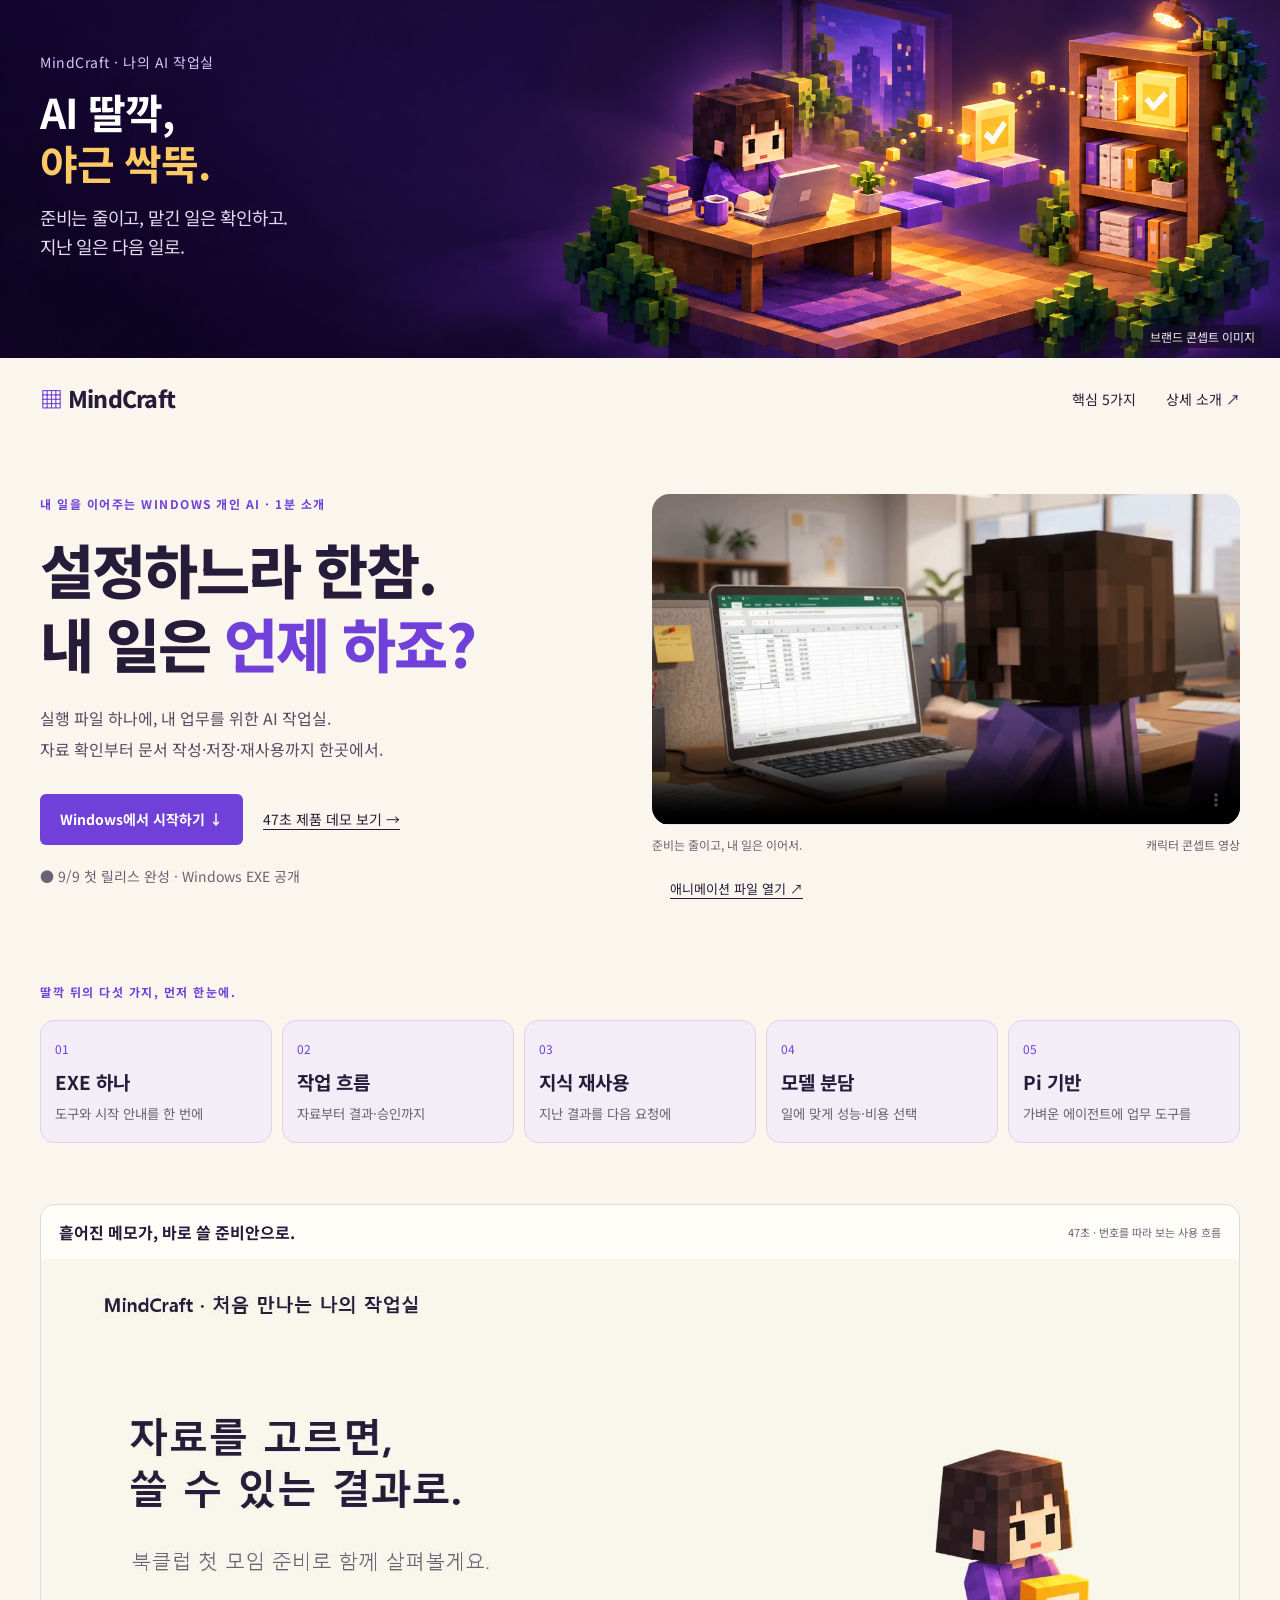
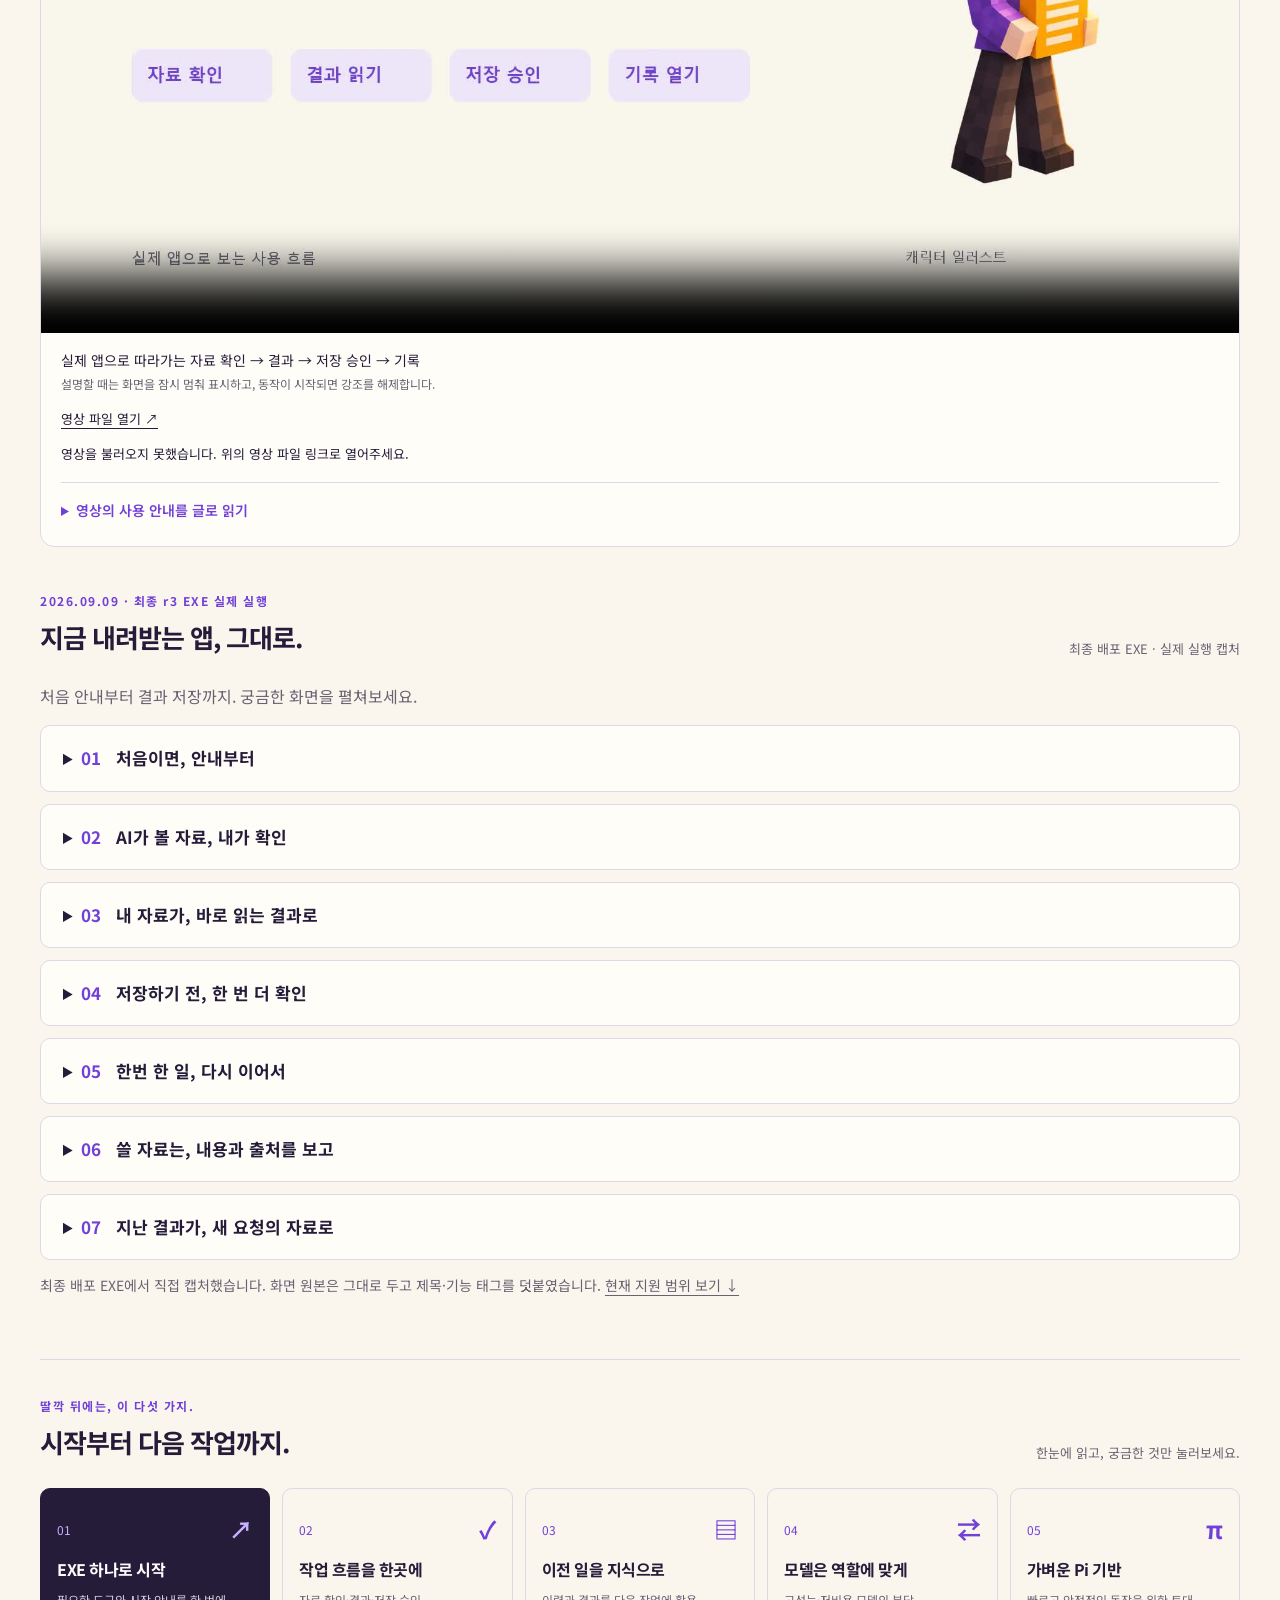
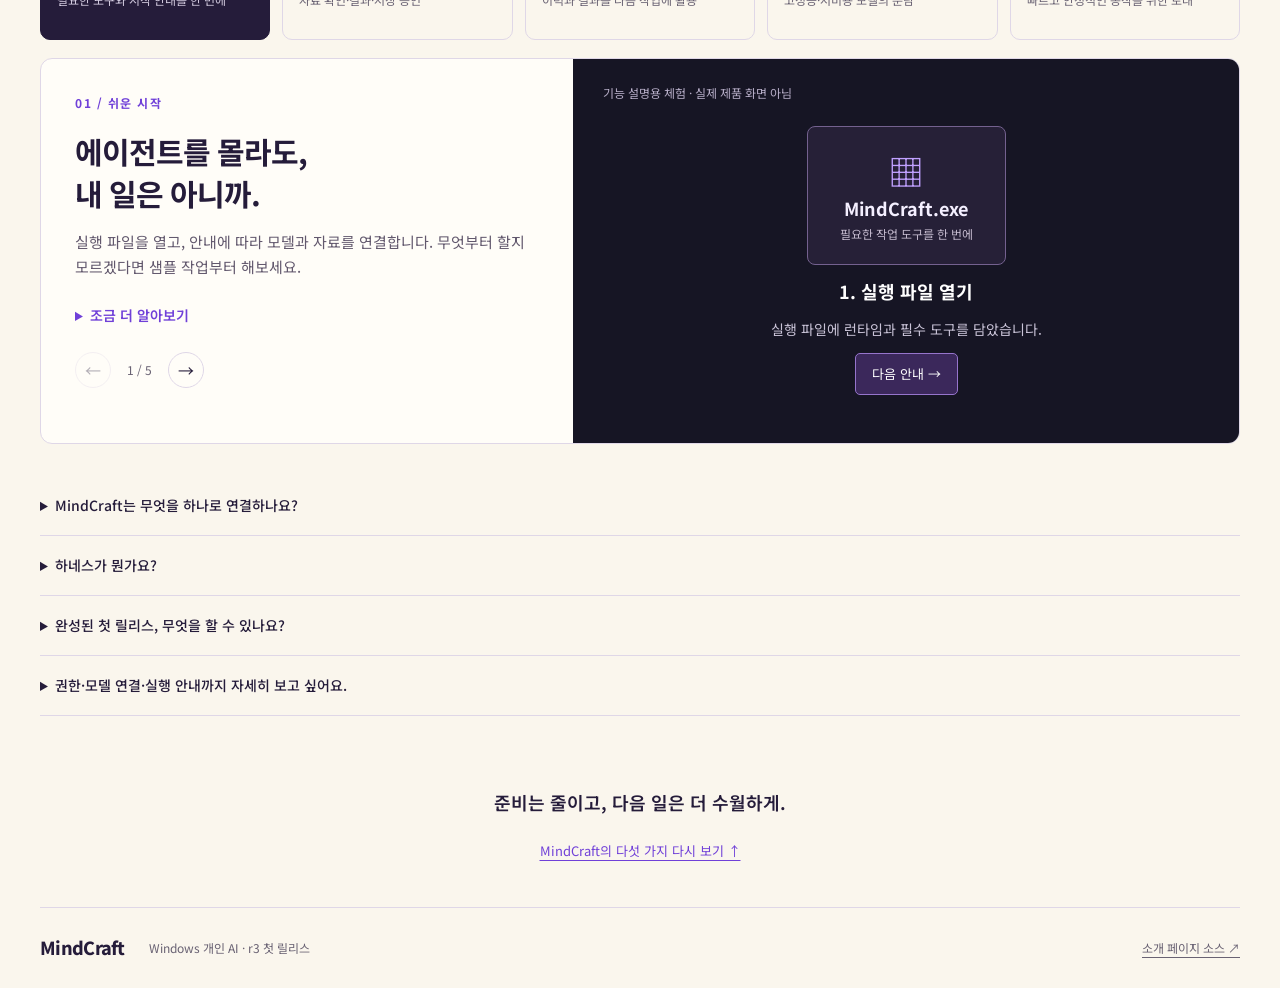
==== commit 4fc37201: "Polish submission 1.0.1: actual workflow, concise overview, verified knowledge reuse and source READ" ====
--- a/submission/website/index.html
+++ b/submission/website/index.html
@@ -1,7 +1,8 @@
-<!doctype html><html lang="ko"><head><meta charset="utf-8"><meta name="viewport" content="width=device-width, initial-scale=1"><meta name="theme-color" content="#faf6ed"><meta name="description" content="AI 딸깍, 야근 싹뚝. 준비와 반복을 줄이는 Windows 개인 AI. 쉬운 시작, 작업 검증, 지식 재사용, 모델 역할 분담, Pi 기반."><title>MindCraft | AI 딸깍, 야근 싹뚝</title><link rel="icon" href="./favicon.svg"><link rel="stylesheet" href="./style.css"><script src="./app.js" defer></script><meta property="og:image" content="https://ddt-mindcraft.github.io/mindcraft-showcase/assets/submission-cover-r3.png"><meta property="og:image:alt" content="MindCraft · AI 딸깍, 야근 싹뚝 · 콘셉트 이미지"><meta name="twitter:card" content="summary_large_image"></head>
+<!doctype html><html lang="ko"><head><meta charset="utf-8"><meta name="viewport" content="width=device-width, initial-scale=1"><meta name="theme-color" content="#faf6ed"><meta name="description" content="AI 딸깍, 야근 싹뚝. 준비와 반복을 줄이는 Windows 개인 AI. 쉬운 시작, 작업 흐름, 지식 재사용, 모델 역할 분담, Pi 기반."><title>MindCraft | AI 딸깍, 야근 싹뚝</title><link rel="icon" href="./favicon.svg"><link rel="stylesheet" href="./style.css"><script src="./app.js" defer></script><meta property="og:image" content="https://ddt-mindcraft.github.io/mindcraft-showcase/assets/submission-cover-r3.png"><meta property="og:image:alt" content="MindCraft · AI 딸깍, 야근 싹뚝 · 콘셉트 이미지"><meta name="twitter:card" content="summary_large_image"></head>
 <body><a class="skip" href="#main">본문으로 건너뛰기</a><aside class="value-banner image-value-banner" aria-label="MindCraft 핵심 가치"><img src="./assets/value-banner-v1.png" alt="블록 캐릭터의 작업실에서 확인된 결과 문서가 자료함으로 이어지는 콘셉트 일러스트" width="2172" height="724" fetchpriority="high"><div class="value-banner-copy"><p class="banner-brand">MindCraft · 나의 AI 작업실</p><p class="banner-title"><strong>AI 딸깍,<br><span class="banner-punch">야근 싹뚝.</span></strong></p><p class="banner-value">준비는 줄이고, 맡긴 일은 확인하고.<br>지난 일은 다음 일로.</p></div><small class="banner-label">브랜드 콘셉트 이미지</small></aside><header class="wrap nav"><a class="brand" href="./"><span aria-hidden="true">▦</span> MindCraft</a><nav aria-label="주요 메뉴"><a href="#features">핵심 5가지</a><a href="./details.html">상세 소개 ↗</a></nav></header>
-<main id="main"><section class="hero wrap"><div><p class="eyebrow">내 일을 이어주는 WINDOWS 개인 AI · 1분 소개</p><h1>설정하느라 한참.<br>내 일은 <em>언제 하죠?</em></h1><p class="lead">실행 파일 하나에, 내 업무를 위한 AI 작업실.<br>자료 확인부터 문서 작성·저장·재사용까지 한곳에서.</p><div class="hero-actions"><a class="primary" href="https://github.com/ddt-mindcraft/mindcraft-showcase/releases/download/submission-2026-09-09-v11/MindCraft-0.1.0-windows-x64.exe">Windows에서 시작하기 ↓</a><a class="text-button" href="#demo">50초 제품 데모 보기 →</a></div><p class="status">● 9/9 첫 릴리스 완성 · Windows EXE 공개</p></div><figure class="hero-art hero-animation"><video id="concept-video" autoplay loop muted controls playsinline preload="metadata" poster="./assets/hero-animation-v1.png" src="./assets/hero-animation-v1.mp4" aria-label="MindCraft 캐릭터 콘셉트 애니메이션"></video><figcaption>준비는 줄이고, 내 일은 이어서. <small>캐릭터 콘셉트 영상</small></figcaption><p id="video-fallback" hidden><a href="./assets/hero-animation-v1.mp4">애니메이션 파일 열기 ↗</a></p></figure></section>
-<section id="demo" class="wrap demo-gallery"><figure id="product-film" class="product-film"><div class="film-heading"><span>흩어진 메모가, 바로 쓸 준비안으로.</span><small>50초 · 번호를 따라 보는 친절한 사용 안내</small></div><video id="product-video" controls playsinline preload="metadata" poster="./assets/product-demo-v3.jpg" aria-describedby="product-description" src="./assets/product-demo-v3.mp4">영상 재생을 지원하지 않는 브라우저입니다.</video><figcaption id="product-description">실제 앱으로 따라가는 자료 확인 → 결과 → 저장 승인 → 기록<br><small>설명할 때는 화면을 잠시 멈춰 표시하고, 동작이 시작되면 강조를 해제합니다.</small></figcaption><p><a href="./assets/product-demo-v3.mp4">영상 파일 열기 ↗</a></p><p id="product-fallback" hidden>영상을 불러오지 못했습니다. 위의 영상 파일 링크로 열어주세요.</p><details class="demo-transcript"><summary>영상의 사용 안내를 글로 읽기</summary><ol><li><strong>샘플 시작:</strong> 처음이라면 준비된 예시를 눌러 작업 흐름을 익힙니다.</li><li><strong>자료 선택:</strong> 오른쪽에서 참고할 자료를 확인하고 ‘이 자료로 진행’을 누릅니다.</li><li><strong>결과 읽기:</strong> 가운데 결과 문서를 읽고 오른쪽의 참고 자료도 함께 확인합니다.</li><li><strong>파일 이름:</strong> ‘파일로 저장’을 누른 뒤 저장할 이름을 입력합니다.</li><li><strong>저장 승인:</strong> 경로와 변경 내용을 확인하고 동의할 때 ‘이번만 허용’을 누릅니다.</li><li><strong>기록 재열기:</strong> ‘작업 기록’에서 이전 작업을 찾아 ‘결과 열기’로 다시 확인합니다.</li></ol><p>영상은 작업 흐름을 보여주는 오프라인 샘플 녹화입니다. 실제 모델 연결·응답 검증은 별도로 완료했으며, 두 모델의 근거는 <a href="https://github.com/ddt-mindcraft/mindcraft-showcase/blob/main/submission/STATUS-AND-EVIDENCE.md">검증 기록</a>에서 확인할 수 있습니다. 녹화 당시 UI와 현재 릴리스의 차이는 아래 최신 캡처를 참고하세요. 번호·테두리는 영상 설명입니다.</p></details></figure><div class="section-head"><div><p class="eyebrow">2026.09.09 · 최종 r3 EXE 실제 실행</p><h2>지금 내려받는 앱, 그대로.</h2></div><p>최종 배포 EXE · 실제 실행 캡처</p></div><p>처음 안내부터 결과 저장까지. 궁금한 화면을 펼쳐보세요.</p><details class="demo-shot"><summary><span>01</span> 처음이면, 안내부터</summary><figure><div class="shot-highlights"><span>준비 상태 한눈에</span><span>샘플부터 체험</span></div><a href="./assets/demo-r3/01-start.png" target="_blank" rel="noopener"><img src="./assets/demo-r3/01-start.png" width="1440" height="1000" loading="lazy" alt="최종 MindCraft r3: 작업 폴더와 모델 준비 상태를 확인합니다. 계정 없이 샘플부터 시작할 수 있습니다."></a><figcaption>작업 폴더와 모델 준비 상태를 확인합니다. 계정 없이 샘플부터 시작할 수 있습니다. <a href="./assets/demo-r3/01-start.png" target="_blank" rel="noopener">원본 확대 ↗</a></figcaption></figure></details><details class="demo-shot"><summary><span>02</span> AI가 볼 자료, 내가 확인</summary><figure><div class="shot-highlights"><span>자료 3개 확인</span><span>선택한 자료로 진행</span></div><a href="./assets/demo-r3/02-sources.png" target="_blank" rel="noopener"><img src="./assets/demo-r3/02-sources.png" width="1440" height="1000" loading="lazy" alt="최종 MindCraft r3: 이번 요청에 사용할 세 자료의 내용과 출처를 확인한 뒤 진행합니다."></a><figcaption>이번 요청에 사용할 세 자료의 내용과 출처를 확인한 뒤 진행합니다. <a href="./assets/demo-r3/02-sources.png" target="_blank" rel="noopener">원본 확대 ↗</a></figcaption></figure></details><details class="demo-shot"><summary><span>03</span> 내 자료가, 바로 읽는 결과로</summary><figure><div class="shot-highlights"><span>결과와 출처 함께</span><span>전체 결과 복사·저장</span></div><a href="./assets/demo-r3/03-result.png" target="_blank" rel="noopener"><img src="./assets/demo-r3/03-result.png" width="1440" height="1000" loading="lazy" alt="최종 MindCraft r3: 온담 북클럽 준비안과 참고 자료를 함께 읽고 결과 전체를 복사하거나 저장합니다."></a><figcaption>온담 북클럽 준비안과 참고 자료를 함께 읽고 결과 전체를 복사하거나 저장합니다. <a href="./assets/demo-r3/03-result.png" target="_blank" rel="noopener">원본 확대 ↗</a></figcaption></figure></details><details class="demo-shot"><summary><span>04</span> 저장하기 전, 한 번 더 확인</summary><figure><div class="shot-highlights"><span>저장 경로 확인</span><span>변경 내용 확인·승인</span></div><a href="./assets/demo-r3/04-approval.png" target="_blank" rel="noopener"><img src="./assets/demo-r3/04-approval.png" width="1440" height="1000" loading="lazy" alt="최종 MindCraft r3: 실제 파일 경로와 변경 내용을 읽고 이번 저장을 승인합니다."></a><figcaption>실제 파일 경로와 변경 내용을 읽고 이번 저장을 승인합니다. <a href="./assets/demo-r3/04-approval.png" target="_blank" rel="noopener">원본 확대 ↗</a></figcaption></figure></details><details class="demo-shot"><summary><span>05</span> 한번 한 일, 다시 이어서</summary><figure><div class="shot-highlights"><span>작업 기록 보존</span><span>이전 결과 다시 열기</span></div><a href="./assets/demo-r3/05-history.png" target="_blank" rel="noopener"><img src="./assets/demo-r3/05-history.png" width="1440" height="1000" loading="lazy" alt="최종 MindCraft r3: 작업 기록에서 완료된 요청을 찾고 같은 결과를 다시 엽니다."></a><figcaption>작업 기록에서 완료된 요청을 찾고 같은 결과를 다시 엽니다. <a href="./assets/demo-r3/05-history.png" target="_blank" rel="noopener">원본 확대 ↗</a></figcaption></figure></details><p class="demo-note">최종 배포 EXE에서 직접 캡처했습니다. 화면 원본은 그대로 두고 제목·기능 태그를 덧붙였습니다. <a href="#availability">현재 지원 범위 보기 ↓</a></p></section>
+<main id="main"><section class="hero wrap"><div><p class="eyebrow">내 일을 이어주는 WINDOWS 개인 AI · 1분 소개</p><h1>설정하느라 한참.<br>내 일은 <em>언제 하죠?</em></h1><p class="lead">실행 파일 하나에, 내 업무를 위한 AI 작업실.<br>자료 확인부터 문서 작성·저장·재사용까지 한곳에서.</p><div class="hero-actions"><a class="primary" href="https://github.com/ddt-mindcraft/mindcraft-showcase/releases/download/submission-2026-09-09-v12/MindCraft-0.1.0-windows-x64.exe">Windows에서 시작하기 ↓</a><a class="text-button" href="#demo">47초 제품 데모 보기 →</a></div><p class="status">● 9/9 첫 릴리스 완성 · Windows EXE 공개</p></div><figure class="hero-art hero-animation"><video id="concept-video" autoplay loop muted controls playsinline preload="metadata" poster="./assets/hero-animation-v1.png" src="./assets/hero-animation-v1.mp4" aria-label="MindCraft 캐릭터 콘셉트 애니메이션"></video><figcaption>준비는 줄이고, 내 일은 이어서. <small>캐릭터 콘셉트 영상</small></figcaption><p id="video-fallback" hidden><a href="./assets/hero-animation-v1.mp4">애니메이션 파일 열기 ↗</a></p></figure></section>
+<section class="wrap quick-overview" aria-label="핵심 기능 한눈에"><p class="eyebrow">딸깍 뒤의 다섯 가지, 먼저 한눈에.</p><div><a href="#features" data-overview="0"><span>01</span><strong>EXE 하나</strong><small>도구와 시작 안내를 한 번에</small></a><a href="#features" data-overview="1"><span>02</span><strong>작업 흐름</strong><small>자료부터 결과·승인까지</small></a><a href="#features" data-overview="2"><span>03</span><strong>지식 재사용</strong><small>지난 결과를 다음 요청에</small></a><a href="#features" data-overview="3"><span>04</span><strong>모델 분담</strong><small>일에 맞게 성능·비용 선택</small></a><a href="#features" data-overview="4"><span>05</span><strong>Pi 기반</strong><small>가벼운 에이전트에 업무 도구를</small></a></div></section>
+<section id="demo" class="wrap demo-gallery"><figure id="product-film" class="product-film"><div class="film-heading"><span>흩어진 메모가, 바로 쓸 준비안으로.</span><small>47초 · 번호를 따라 보는 사용 흐름</small></div><video id="product-video" controls playsinline preload="metadata" poster="./assets/product-demo-v4.jpg" aria-describedby="product-description" src="./assets/product-demo-v4.mp4">영상 재생을 지원하지 않는 브라우저입니다.</video><figcaption id="product-description">실제 앱으로 따라가는 자료 확인 → 결과 → 저장 승인 → 기록<br><small>설명할 때는 화면을 잠시 멈춰 표시하고, 동작이 시작되면 강조를 해제합니다.</small></figcaption><p><a href="./assets/product-demo-v4.mp4">영상 파일 열기 ↗</a></p><p id="product-fallback" hidden>영상을 불러오지 못했습니다. 위의 영상 파일 링크로 열어주세요.</p><details class="demo-transcript"><summary>영상의 사용 안내를 글로 읽기</summary><ol><li><strong>샘플 시작:</strong> 처음이라면 준비된 예시를 눌러 작업 흐름을 익힙니다.</li><li><strong>자료 선택:</strong> 오른쪽에서 참고할 자료를 확인하고 ‘이 자료로 진행’을 누릅니다.</li><li><strong>결과 읽기:</strong> 가운데 결과 문서를 읽고 오른쪽의 참고 자료도 함께 확인합니다.</li><li><strong>파일 이름:</strong> ‘파일로 저장’을 누른 뒤 저장할 이름을 입력합니다.</li><li><strong>저장 승인:</strong> 경로와 변경 내용을 확인하고 동의할 때 ‘이번만 허용’을 누릅니다.</li><li><strong>기록 재열기:</strong> ‘작업 기록’에서 이전 작업을 찾아 ‘결과 열기’로 다시 확인합니다.</li></ol><p>영상은 작업 흐름을 보여주는 오프라인 샘플 녹화입니다. 실제 모델 연결·응답 검증은 별도로 완료했으며, 두 모델의 근거는 <a href="https://github.com/ddt-mindcraft/mindcraft-showcase/blob/main/submission/STATUS-AND-EVIDENCE.md">검증 기록</a>에서 확인할 수 있습니다. 녹화 당시 UI와 현재 릴리스의 차이는 아래 최신 캡처를 참고하세요. 번호·테두리는 영상 설명입니다.</p></details></figure><div class="section-head"><div><p class="eyebrow">2026.09.09 · 최종 r3 EXE 실제 실행</p><h2>지금 내려받는 앱, 그대로.</h2></div><p>최종 배포 EXE · 실제 실행 캡처</p></div><p>처음 안내부터 결과 저장까지. 궁금한 화면을 펼쳐보세요.</p><details class="demo-shot"><summary><span>01</span> 처음이면, 안내부터</summary><figure><div class="shot-highlights"><span>준비 상태 한눈에</span><span>샘플부터 체험</span></div><a href="./assets/demo-r3/01-start.png" target="_blank" rel="noopener"><img src="./assets/demo-r3/01-start.png" width="1440" height="1000" loading="lazy" alt="최종 MindCraft r3: 작업 폴더와 모델 준비 상태를 확인합니다. 계정 없이 샘플부터 시작할 수 있습니다."></a><figcaption>작업 폴더와 모델 준비 상태를 확인합니다. 계정 없이 샘플부터 시작할 수 있습니다. <a href="./assets/demo-r3/01-start.png" target="_blank" rel="noopener">원본 확대 ↗</a></figcaption></figure></details><details class="demo-shot"><summary><span>02</span> AI가 볼 자료, 내가 확인</summary><figure><div class="shot-highlights"><span>자료 3개 확인</span><span>선택한 자료로 진행</span></div><a href="./assets/demo-r3/02-sources.png" target="_blank" rel="noopener"><img src="./assets/demo-r3/02-sources.png" width="1440" height="1000" loading="lazy" alt="최종 MindCraft r3: 이번 요청에 사용할 세 자료의 내용과 출처를 확인한 뒤 진행합니다."></a><figcaption>이번 요청에 사용할 세 자료의 내용과 출처를 확인한 뒤 진행합니다. <a href="./assets/demo-r3/02-sources.png" target="_blank" rel="noopener">원본 확대 ↗</a></figcaption></figure></details><details class="demo-shot"><summary><span>03</span> 내 자료가, 바로 읽는 결과로</summary><figure><div class="shot-highlights"><span>결과와 출처 함께</span><span>전체 결과 복사·저장</span></div><a href="./assets/demo-r3/03-result.png" target="_blank" rel="noopener"><img src="./assets/demo-r3/03-result.png" width="1440" height="1000" loading="lazy" alt="최종 MindCraft r3: 온담 북클럽 준비안과 참고 자료를 함께 읽고 결과 전체를 복사하거나 저장합니다."></a><figcaption>온담 북클럽 준비안과 참고 자료를 함께 읽고 결과 전체를 복사하거나 저장합니다. <a href="./assets/demo-r3/03-result.png" target="_blank" rel="noopener">원본 확대 ↗</a></figcaption></figure></details><details class="demo-shot"><summary><span>04</span> 저장하기 전, 한 번 더 확인</summary><figure><div class="shot-highlights"><span>저장 경로 확인</span><span>변경 내용 확인·승인</span></div><a href="./assets/demo-r3/04-approval.png" target="_blank" rel="noopener"><img src="./assets/demo-r3/04-approval.png" width="1440" height="1000" loading="lazy" alt="최종 MindCraft r3: 실제 파일 경로와 변경 내용을 읽고 이번 저장을 승인합니다."></a><figcaption>실제 파일 경로와 변경 내용을 읽고 이번 저장을 승인합니다. <a href="./assets/demo-r3/04-approval.png" target="_blank" rel="noopener">원본 확대 ↗</a></figcaption></figure></details><details class="demo-shot"><summary><span>05</span> 한번 한 일, 다시 이어서</summary><figure><div class="shot-highlights"><span>작업 기록 보존</span><span>이전 결과 다시 열기</span></div><a href="./assets/demo-r3/05-history.png" target="_blank" rel="noopener"><img src="./assets/demo-r3/05-history.png" width="1440" height="1000" loading="lazy" alt="최종 MindCraft r3: 작업 기록에서 완료된 요청을 찾고 같은 결과를 다시 엽니다."></a><figcaption>작업 기록에서 완료된 요청을 찾고 같은 결과를 다시 엽니다. <a href="./assets/demo-r3/05-history.png" target="_blank" rel="noopener">원본 확대 ↗</a></figcaption></figure></details><details class="demo-shot" id="knowledge-proof"><summary><span>06</span> 쓸 자료는, 내용과 출처를 보고</summary><figure><div class="shot-highlights"><span>결과를 자료로 보관</span><span>출처 확인 후 사용 선택</span></div><a href="./assets/demo-r3/06-knowledge-review.png" target="_blank" rel="noopener"><img src="./assets/demo-r3/06-knowledge-review.png" width="1440" height="1000" loading="lazy" alt="지난 결과를 자료로 보관한 뒤 자료함에서 내용을 확인하고 사용 여부를 선택합니다."></a><figcaption>지난 결과를 자료로 보관한 뒤 자료함에서 내용을 확인하고 사용 여부를 선택합니다. <a href="./assets/demo-r3/06-knowledge-review.png" target="_blank" rel="noopener">원본 확대 ↗</a></figcaption></figure></details><details class="demo-shot"><summary><span>07</span> 지난 결과가, 새 요청의 자료로</summary><figure><div class="shot-highlights"><span>새 요청에 지식 포함</span><span>이번 작업의 자료로 확인</span></div><a href="./assets/demo-r3/07-knowledge-reuse.png" target="_blank" rel="noopener"><img src="./assets/demo-r3/07-knowledge-reuse.png" width="1440" height="1000" loading="lazy" alt="새 모임 준비 요청에 ‘온담 북클럽 준비 기준’이 사용자 지정 지식으로 포함됩니다."></a><figcaption>새 모임 준비 요청에 ‘온담 북클럽 준비 기준’이 사용자 지정 지식으로 포함됩니다. <a href="./assets/demo-r3/07-knowledge-reuse.png" target="_blank" rel="noopener">원본 확대 ↗</a></figcaption></figure></details><p class="demo-note">최종 배포 EXE에서 직접 캡처했습니다. 화면 원본은 그대로 두고 제목·기능 태그를 덧붙였습니다. <a href="#availability">현재 지원 범위 보기 ↓</a></p></section>
 <section id="features" class="wrap features"><div class="section-head"><div><p class="eyebrow">딸깍 뒤에는, 이 다섯 가지.</p><h2>시작부터 다음 작업까지.</h2></div><p>한눈에 읽고, 궁금한 것만 눌러보세요.</p></div>
 <div class="feature-tabs" role="tablist" aria-label="MindCraft 핵심 특징">
 <button id="tab-0" role="tab" aria-selected="true" aria-controls="feature-panel" data-feature="0"><span class="number">01 <b>↗</b></span><strong>EXE 하나로 시작</strong><span>필요한 도구와 시작 안내를 한 번에</span></button>
@@ -12,6 +13,6 @@
 </div>
 <div id="feature-panel" role="tabpanel" aria-labelledby="tab-0" tabindex="0"><div class="panel-copy"><p class="eyebrow" id="panel-kicker">01 / 쉬운 시작</p><h3 id="panel-title">에이전트를 몰라도,<br>내 일은 아니까.</h3><p id="panel-description">실행 파일을 열고, 안내에 따라 모델과 자료를 연결합니다. 무엇부터 할지 모르겠다면 샘플 작업부터 해보세요.</p><details id="deep-detail"><summary>조금 더 알아보기</summary><div id="panel-detail">하네스는 AI가 일을 수행하는 데 필요한 도구와 절차입니다. MindCraft는 이를 한 프로그램에 담아 직접 구성하는 부담을 줄입니다. 실제 AI를 연결하려면 선택한 서비스의 계정이나 인증 정보가 필요할 수 있습니다.</div></details><div class="panel-navigation"><button id="prev-feature" disabled aria-label="이전 특징">←</button><span id="position">1 / 5</span><button id="next-feature" aria-label="다음 특징">→</button></div></div><div class="experience"><span class="sample">기능 설명용 체험 · 실제 제품 화면 아님</span><div id="interactive"><div class="file-tile"><span>▦</span><strong>MindCraft.exe</strong><small>필요한 작업 도구를 한 번에</small></div><p class="scene-title">1. 실행 파일 열기</p><p>실행 파일에 런타임과 필수 도구를 담았습니다.</p><button class="scene-button" id="onboard-next">다음 안내 →</button></div></div></div>
 <noscript><p>위 다섯 가지가 핵심입니다. <a href="./details.html">상세 소개</a>에서 설명을 확인하세요.</p></noscript></section>
-<section class="wrap more"><details id="comparison"><summary>MindCraft는 무엇을 하나로 연결하나요?</summary><p>쉬운 시작부터 요청 확인, 지식 재사용까지. 내 일을 이어주는 작업 환경을 하나로 연결합니다.</p><p>도구를 하나씩 구성하는 부담을 줄이고, 작업 순서에 따라 결과를 확인합니다. 다시 쓸 자료는 골라서 다음 작업에 활용합니다.</p></details><details><summary>하네스가 뭔가요?</summary><p>AI가 일을 수행하는 데 필요한 도구와 절차를 뜻합니다. MindCraft는 쉬운 시작, 작업 절차, 지식 재사용, 모델 배정을 하나의 프로그램으로 연결합니다.</p></details><details id="availability"><summary>완성된 첫 릴리스, 무엇을 할 수 있나요?</summary><p><strong>문서 업무를 하나의 흐름으로.</strong> 자료와 출처를 확인하고, 문서를 분석·작성하고, 내용을 승인해 저장합니다. 작업 기록을 다시 열고 선택한 지식을 다음 요청에 활용합니다.</p><p><strong>시작 방식도 내게 맞게.</strong> 처음에는 샘플로 경험하고, 내 업무에는 사용할 모델을 연결하세요. GUI·CLI·TUI가 같은 작업 기록을 사용하며 일반 작업과 복잡한 계획의 모델 역할을 설정할 수 있습니다. Airouter Qwen3.8과 DeepSeek-V4-Flash의 실제 연결·응답을 검증했습니다.</p><p><strong>실행 파일과 검증 기록을 함께 공개합니다.</strong> 승인된 r3 요구사항에 따라 개발·테스트를 완료했습니다.</p><p><a href="https://github.com/ddt-mindcraft/mindcraft-showcase/releases/tag/submission-2026-09-09-v11">실행 파일·평가용 소스 다운로드 ↗</a> · <a href="https://github.com/ddt-mindcraft/mindcraft-showcase/blob/main/submission/STATUS-AND-EVIDENCE.md">실행 환경·지원 범위·검증 근거 ↗</a></p></details><details><summary>권한·모델 연결·실행 안내까지 자세히 보고 싶어요.</summary><p>파일 변경 전 승인, 중단 후 재개, 자료의 출처와 재사용 기준을 포함한 상세 설명입니다.</p><a href="./details.html#principles">제품 상세 소개 ↗</a> · <a href="./details.html#start">시작 준비 안내 ↗</a></details></section>
+<section class="wrap more"><details id="comparison"><summary>MindCraft는 무엇을 하나로 연결하나요?</summary><p>쉬운 시작부터 요청 확인, 지식 재사용까지. 내 일을 이어주는 작업 환경을 하나로 연결합니다.</p><p>도구를 하나씩 구성하는 부담을 줄이고, 작업 순서에 따라 결과를 확인합니다. 다시 쓸 자료는 골라서 다음 작업에 활용합니다.</p></details><details><summary>하네스가 뭔가요?</summary><p>AI가 일을 수행하는 데 필요한 도구와 절차를 뜻합니다. MindCraft는 쉬운 시작, 작업 절차, 지식 재사용, 모델 배정을 하나의 프로그램으로 연결합니다.</p></details><details id="availability"><summary>완성된 첫 릴리스, 무엇을 할 수 있나요?</summary><p><strong>문서 업무를 하나의 흐름으로.</strong> 자료와 출처를 확인하고, 문서를 분석·작성하고, 내용을 승인해 저장합니다. 작업 기록을 다시 열고 선택한 지식을 다음 요청에 활용합니다.</p><p><strong>시작 방식도 내게 맞게.</strong> 처음에는 샘플로 경험하고, 내 업무에는 사용할 모델을 연결하세요. GUI·CLI·TUI가 같은 작업 기록을 사용하며 일반 작업과 복잡한 계획의 모델 역할을 설정할 수 있습니다. Airouter Qwen3.8과 DeepSeek-V4-Flash의 실제 연결·응답을 검증했습니다.</p><p><strong>실행 파일과 검증 기록을 함께 공개합니다.</strong> 승인된 r3 요구사항에 따라 개발·테스트를 완료했습니다.</p><p><a href="https://github.com/ddt-mindcraft/mindcraft-showcase/releases/tag/submission-2026-09-09-v12">실행 파일·평가용 소스 다운로드 ↗</a> · <a href="https://github.com/ddt-mindcraft/mindcraft-showcase/blob/main/submission/STATUS-AND-EVIDENCE.md">실행 환경·지원 범위·검증 근거 ↗</a></p></details><details><summary>권한·모델 연결·실행 안내까지 자세히 보고 싶어요.</summary><p>파일 변경 전 승인, 중단 후 재개, 자료의 출처와 재사용 기준을 포함한 상세 설명입니다.</p><a href="./details.html#principles">제품 상세 소개 ↗</a> · <a href="./details.html#start">시작 준비 안내 ↗</a></details></section>
 <section class="closing wrap"><p>준비는 줄이고, 다음 일은 더 수월하게.</p><a href="#features">MindCraft의 다섯 가지 다시 보기 ↑</a></section></main><footer class="wrap"><a class="brand" href="./">MindCraft</a><span>Windows 개인 AI · r3 첫 릴리스</span><a href="https://github.com/ddt-mindcraft/mindcraft-showcase">소개 페이지 소스 ↗</a></footer>
 </body></html>
--- a/submission/website/style.css
+++ b/submission/website/style.css
@@ -24,3 +24,5 @@
 .shot-highlights{display:flex;flex-wrap:wrap;gap:.5rem;padding:1rem;background:#f2ece2}.shot-highlights span{font-size:.9rem;font-weight:700;background:#fff;border:1px solid #d8ccba;border-radius:100px;padding:.35rem .8rem;color:#422467}
 
 .hero-animation video{display:block;width:100%;height:auto;aspect-ratio:854/480;object-fit:contain;background:#efe7de;border-radius:18px}.hero-animation figcaption{display:flex;flex-wrap:wrap;gap:.35rem;justify-content:space-between}.hero-animation small{font-size:.75rem;color:var(--muted)}
+
+.quick-overview{padding-top:12px;padding-bottom:36px}.quick-overview>div{display:grid;grid-template-columns:repeat(5,minmax(0,1fr));gap:10px}.quick-overview a{display:grid;gap:7px;padding:18px 14px;border:1px solid #ded4e8;border-radius:14px;text-decoration:none;color:#251c3a;background:#f3edf8}.quick-overview a:hover,.quick-overview a:focus-visible{outline:2px solid #7040d8}.quick-overview a>span{font-size:12px;color:#7040d8}.quick-overview strong{font-size:19px}.quick-overview small{line-height:1.5;color:#696273}@media(max-width:700px){.quick-overview>div{grid-template-columns:1fr}.quick-overview a{grid-template-columns:22px 100px 1fr;align-items:center;padding:12px}.quick-overview strong{font-size:16px}}
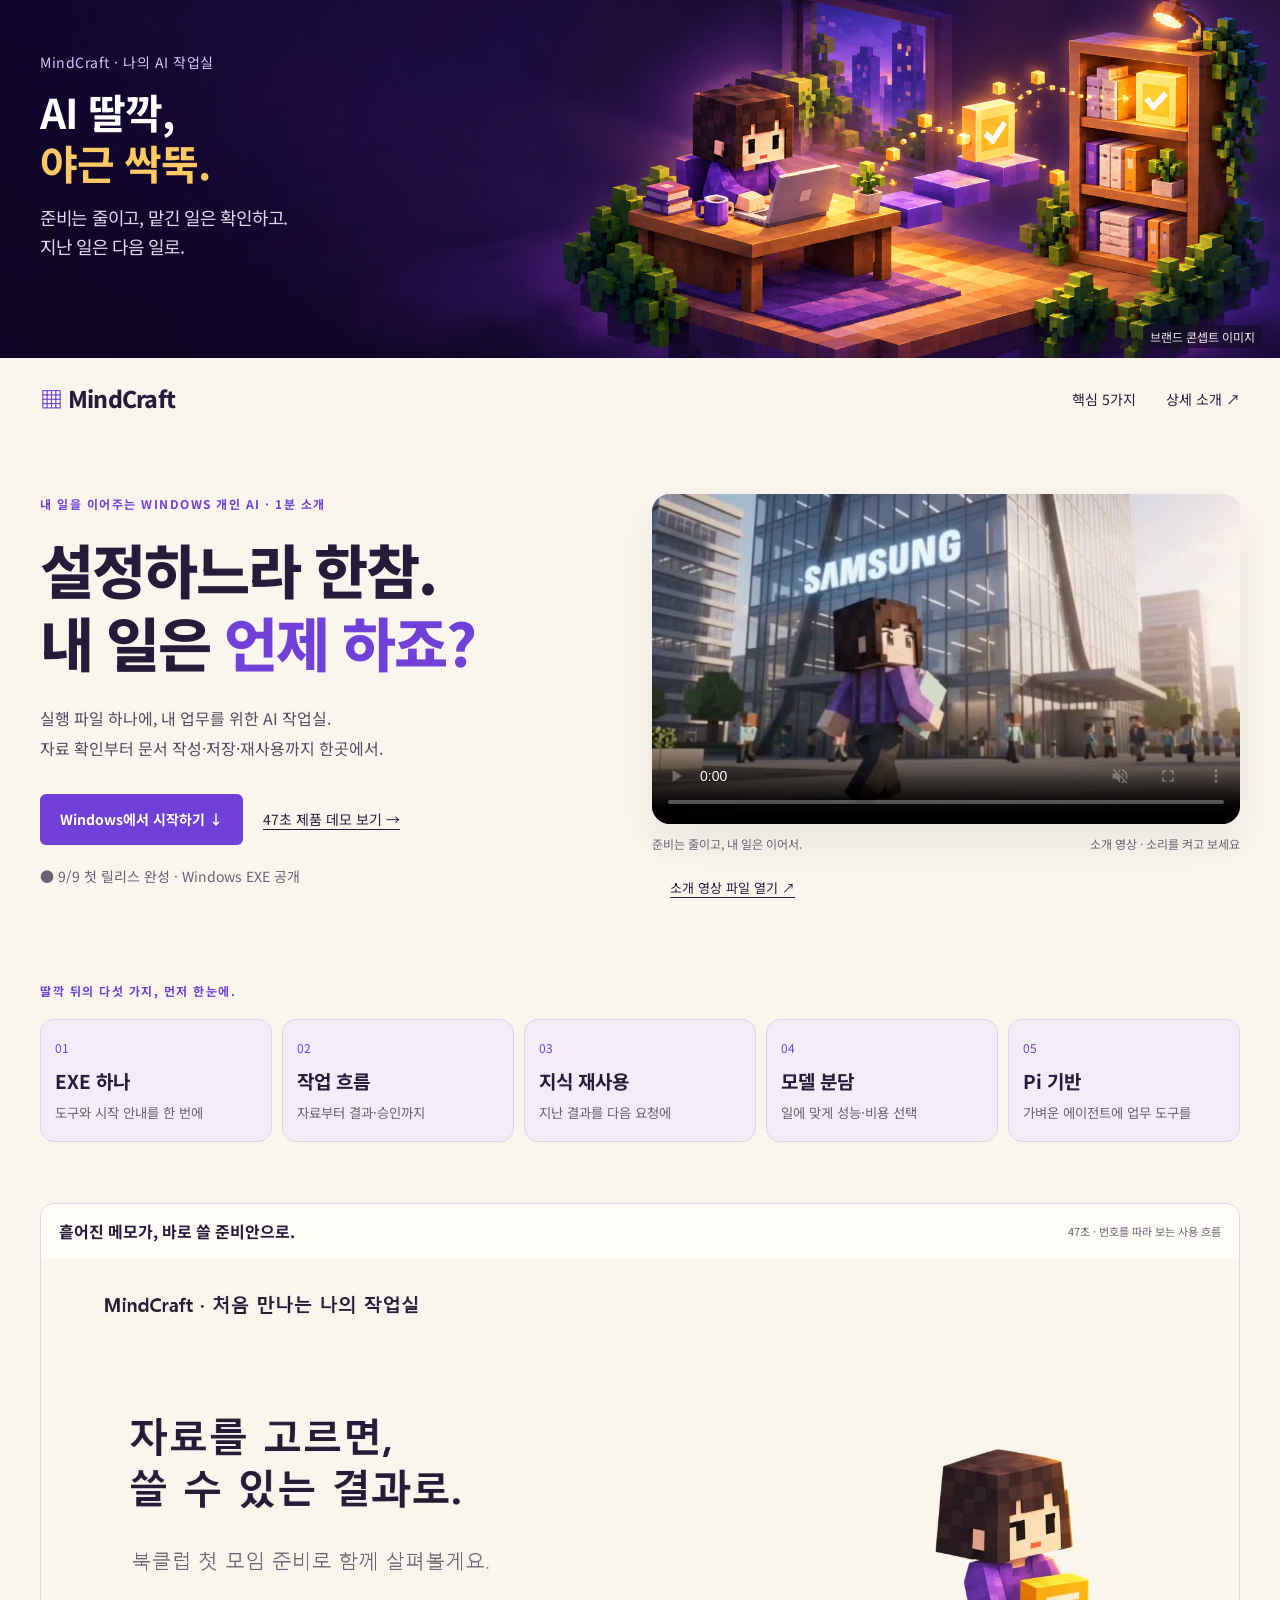
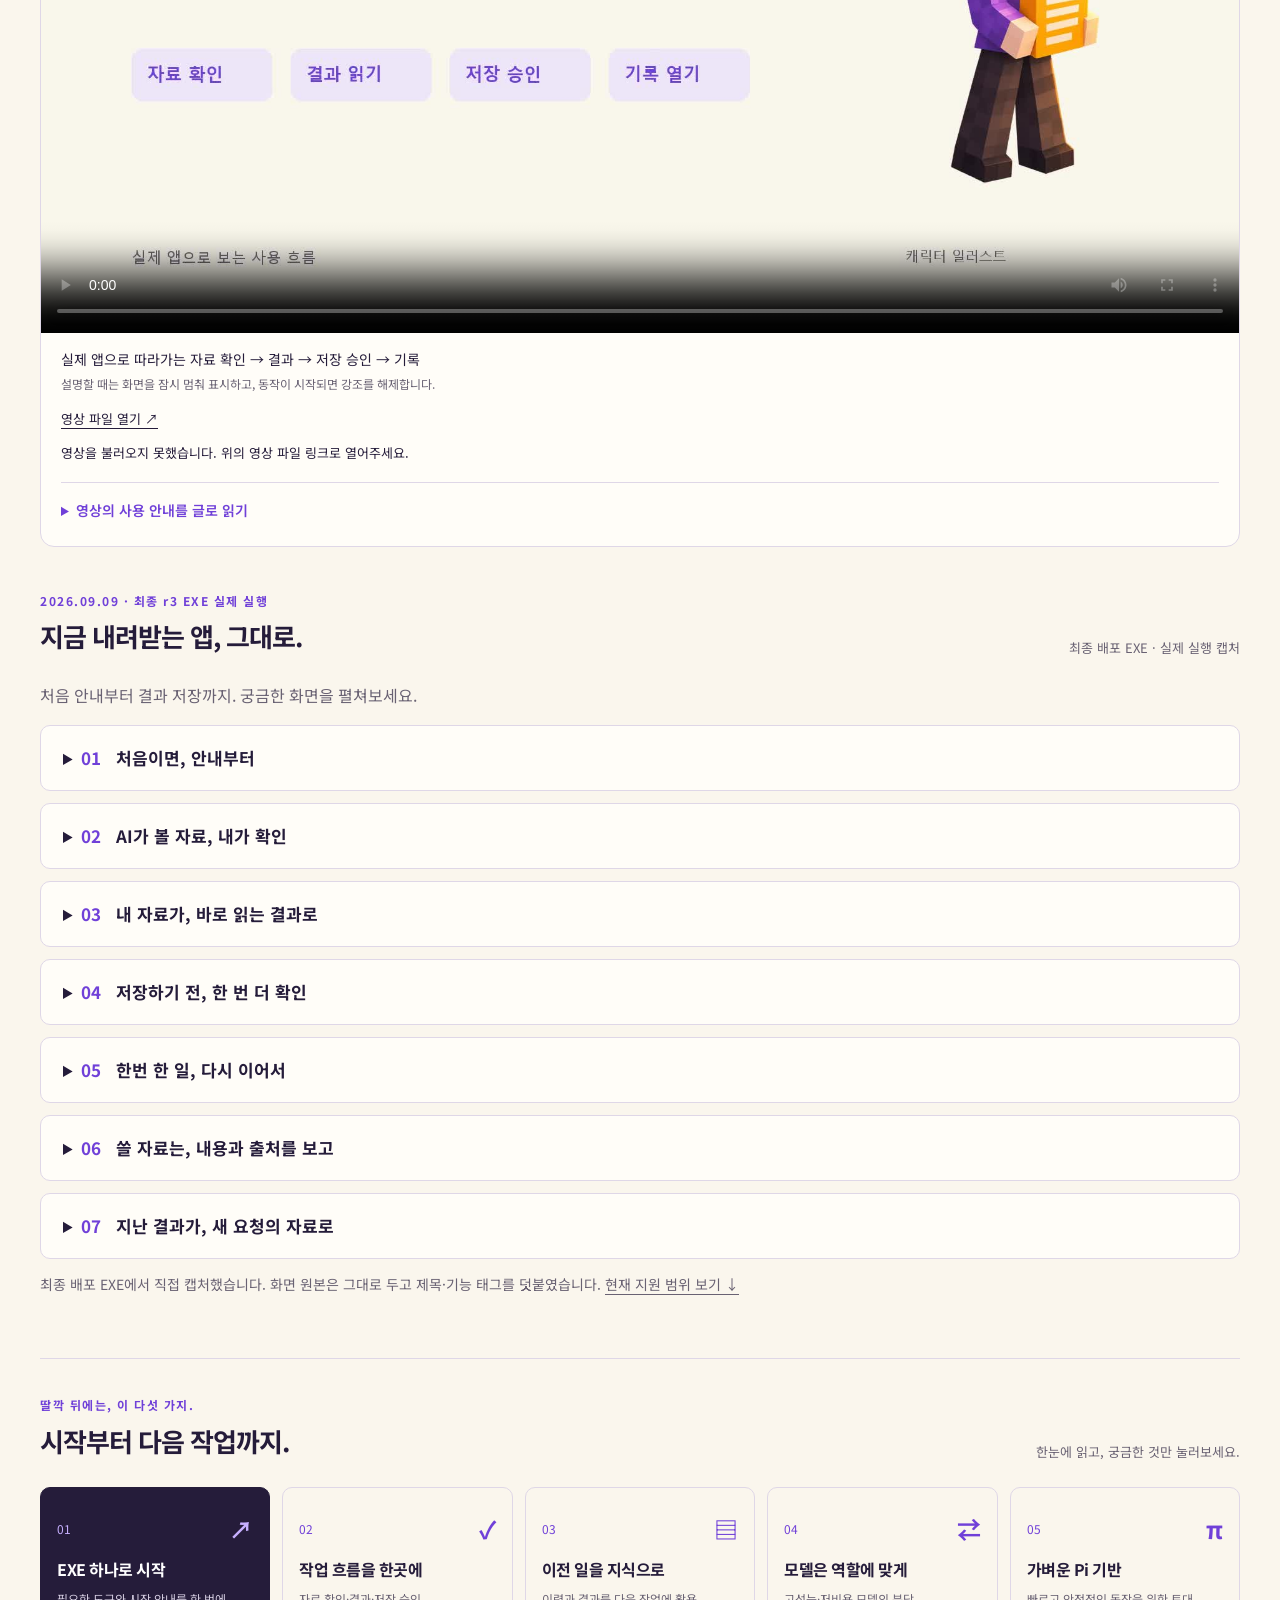
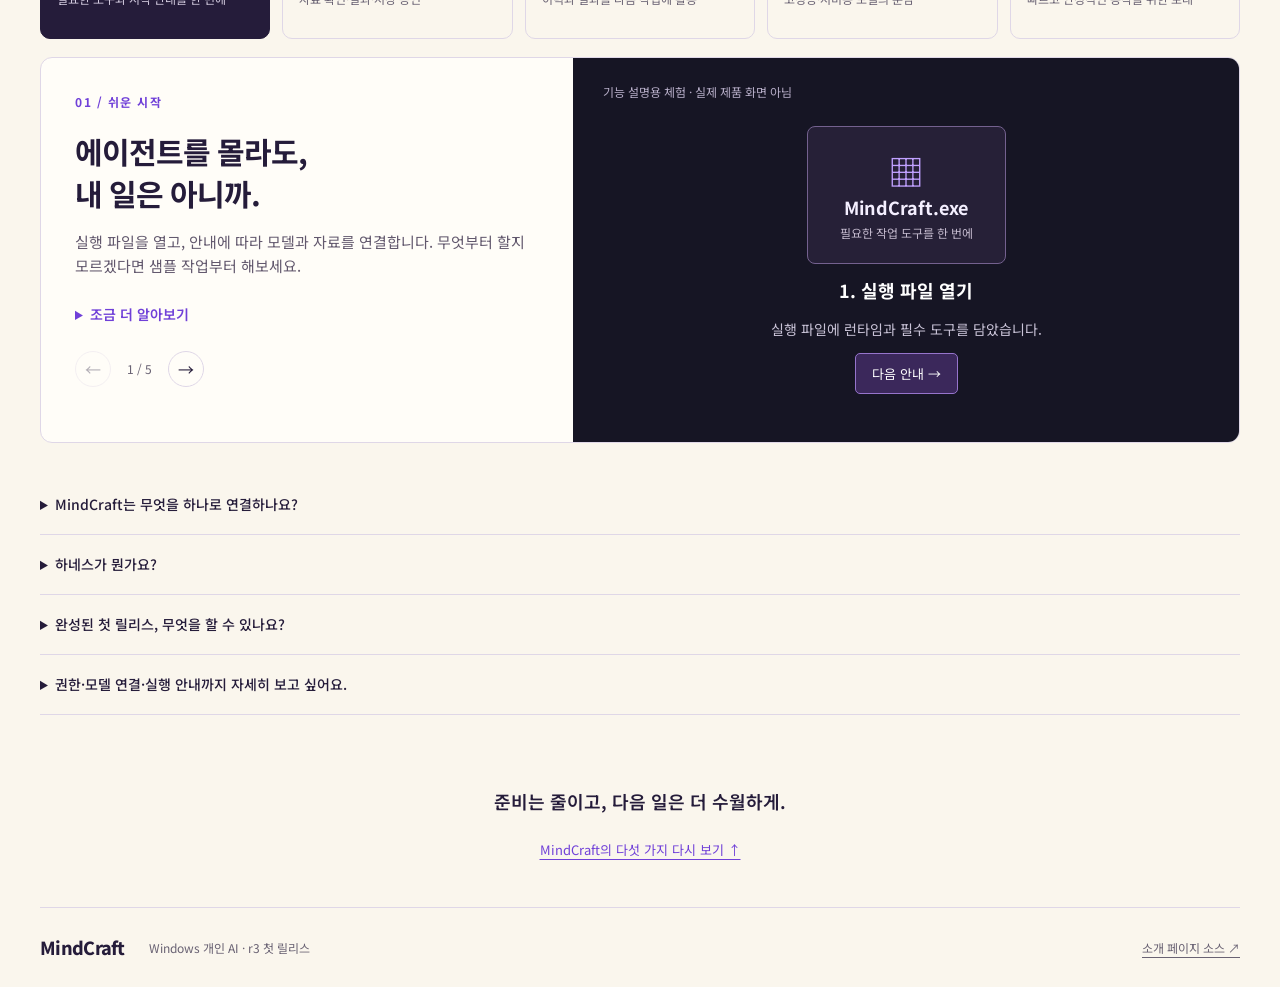
==== commit b5bf0fdb: "Replace hero with supplied final film and add progressive page, tab and accordion transitions" ====
--- a/submission/website/index.html
+++ b/submission/website/index.html
@@ -1,6 +1,6 @@
-<!doctype html><html lang="ko"><head><meta charset="utf-8"><meta name="viewport" content="width=device-width, initial-scale=1"><meta name="theme-color" content="#faf6ed"><meta name="description" content="AI 딸깍, 야근 싹뚝. 준비와 반복을 줄이는 Windows 개인 AI. 쉬운 시작, 작업 흐름, 지식 재사용, 모델 역할 분담, Pi 기반."><title>MindCraft | AI 딸깍, 야근 싹뚝</title><link rel="icon" href="./favicon.svg"><link rel="stylesheet" href="./style.css"><script src="./app.js" defer></script><meta property="og:image" content="https://ddt-mindcraft.github.io/mindcraft-showcase/assets/submission-cover-r3.png"><meta property="og:image:alt" content="MindCraft · AI 딸깍, 야근 싹뚝 · 콘셉트 이미지"><meta name="twitter:card" content="summary_large_image"></head>
+<!doctype html><html lang="ko"><head><meta charset="utf-8"><meta name="viewport" content="width=device-width, initial-scale=1"><meta name="theme-color" content="#faf6ed"><meta name="description" content="AI 딸깍, 야근 싹뚝. 준비와 반복을 줄이는 Windows 개인 AI. 쉬운 시작, 작업 흐름, 지식 재사용, 모델 역할 분담, Pi 기반."><title>MindCraft | AI 딸깍, 야근 싹뚝</title><link rel="icon" href="./favicon.svg"><link rel="stylesheet" href="./style.css"><script src="./app.js" defer></script><meta property="og:image" content="https://ddt-mindcraft.github.io/mindcraft-showcase/assets/submission-cover-r3.png"><meta property="og:image:alt" content="MindCraft · AI 딸깍, 야근 싹뚝 · 콘셉트 이미지"><meta name="twitter:card" content="summary_large_image"><link rel="stylesheet" href="./motion.css"><script src="./motion.js" defer></script></head>
 <body><a class="skip" href="#main">본문으로 건너뛰기</a><aside class="value-banner image-value-banner" aria-label="MindCraft 핵심 가치"><img src="./assets/value-banner-v1.png" alt="블록 캐릭터의 작업실에서 확인된 결과 문서가 자료함으로 이어지는 콘셉트 일러스트" width="2172" height="724" fetchpriority="high"><div class="value-banner-copy"><p class="banner-brand">MindCraft · 나의 AI 작업실</p><p class="banner-title"><strong>AI 딸깍,<br><span class="banner-punch">야근 싹뚝.</span></strong></p><p class="banner-value">준비는 줄이고, 맡긴 일은 확인하고.<br>지난 일은 다음 일로.</p></div><small class="banner-label">브랜드 콘셉트 이미지</small></aside><header class="wrap nav"><a class="brand" href="./"><span aria-hidden="true">▦</span> MindCraft</a><nav aria-label="주요 메뉴"><a href="#features">핵심 5가지</a><a href="./details.html">상세 소개 ↗</a></nav></header>
-<main id="main"><section class="hero wrap"><div><p class="eyebrow">내 일을 이어주는 WINDOWS 개인 AI · 1분 소개</p><h1>설정하느라 한참.<br>내 일은 <em>언제 하죠?</em></h1><p class="lead">실행 파일 하나에, 내 업무를 위한 AI 작업실.<br>자료 확인부터 문서 작성·저장·재사용까지 한곳에서.</p><div class="hero-actions"><a class="primary" href="https://github.com/ddt-mindcraft/mindcraft-showcase/releases/download/submission-2026-09-09-v12/MindCraft-0.1.0-windows-x64.exe">Windows에서 시작하기 ↓</a><a class="text-button" href="#demo">47초 제품 데모 보기 →</a></div><p class="status">● 9/9 첫 릴리스 완성 · Windows EXE 공개</p></div><figure class="hero-art hero-animation"><video id="concept-video" autoplay loop muted controls playsinline preload="metadata" poster="./assets/hero-animation-v1.png" src="./assets/hero-animation-v1.mp4" aria-label="MindCraft 캐릭터 콘셉트 애니메이션"></video><figcaption>준비는 줄이고, 내 일은 이어서. <small>캐릭터 콘셉트 영상</small></figcaption><p id="video-fallback" hidden><a href="./assets/hero-animation-v1.mp4">애니메이션 파일 열기 ↗</a></p></figure></section>
+<main id="main"><section class="hero wrap"><div><p class="eyebrow">내 일을 이어주는 WINDOWS 개인 AI · 1분 소개</p><h1>설정하느라 한참.<br>내 일은 <em>언제 하죠?</em></h1><p class="lead">실행 파일 하나에, 내 업무를 위한 AI 작업실.<br>자료 확인부터 문서 작성·저장·재사용까지 한곳에서.</p><div class="hero-actions"><a class="primary" href="https://github.com/ddt-mindcraft/mindcraft-showcase/releases/download/submission-2026-09-09-v12/MindCraft-0.1.0-windows-x64.exe">Windows에서 시작하기 ↓</a><a class="text-button" href="#demo">47초 제품 데모 보기 →</a></div><p class="status">● 9/9 첫 릴리스 완성 · Windows EXE 공개</p></div><figure class="hero-art hero-animation"><video id="concept-video" autoplay loop muted controls playsinline preload="metadata" poster="./assets/hero-final-v2.jpg" src="./assets/hero-final-v2.mp4" aria-label="MindCraft 소개 영상"></video><figcaption>준비는 줄이고, 내 일은 이어서. <small>소개 영상 · 소리를 켜고 보세요</small></figcaption><p id="video-fallback" hidden><a href="./assets/hero-final-v2.mp4">소개 영상 파일 열기 ↗</a></p></figure></section>
 <section class="wrap quick-overview" aria-label="핵심 기능 한눈에"><p class="eyebrow">딸깍 뒤의 다섯 가지, 먼저 한눈에.</p><div><a href="#features" data-overview="0"><span>01</span><strong>EXE 하나</strong><small>도구와 시작 안내를 한 번에</small></a><a href="#features" data-overview="1"><span>02</span><strong>작업 흐름</strong><small>자료부터 결과·승인까지</small></a><a href="#features" data-overview="2"><span>03</span><strong>지식 재사용</strong><small>지난 결과를 다음 요청에</small></a><a href="#features" data-overview="3"><span>04</span><strong>모델 분담</strong><small>일에 맞게 성능·비용 선택</small></a><a href="#features" data-overview="4"><span>05</span><strong>Pi 기반</strong><small>가벼운 에이전트에 업무 도구를</small></a></div></section>
 <section id="demo" class="wrap demo-gallery"><figure id="product-film" class="product-film"><div class="film-heading"><span>흩어진 메모가, 바로 쓸 준비안으로.</span><small>47초 · 번호를 따라 보는 사용 흐름</small></div><video id="product-video" controls playsinline preload="metadata" poster="./assets/product-demo-v4.jpg" aria-describedby="product-description" src="./assets/product-demo-v4.mp4">영상 재생을 지원하지 않는 브라우저입니다.</video><figcaption id="product-description">실제 앱으로 따라가는 자료 확인 → 결과 → 저장 승인 → 기록<br><small>설명할 때는 화면을 잠시 멈춰 표시하고, 동작이 시작되면 강조를 해제합니다.</small></figcaption><p><a href="./assets/product-demo-v4.mp4">영상 파일 열기 ↗</a></p><p id="product-fallback" hidden>영상을 불러오지 못했습니다. 위의 영상 파일 링크로 열어주세요.</p><details class="demo-transcript"><summary>영상의 사용 안내를 글로 읽기</summary><ol><li><strong>샘플 시작:</strong> 처음이라면 준비된 예시를 눌러 작업 흐름을 익힙니다.</li><li><strong>자료 선택:</strong> 오른쪽에서 참고할 자료를 확인하고 ‘이 자료로 진행’을 누릅니다.</li><li><strong>결과 읽기:</strong> 가운데 결과 문서를 읽고 오른쪽의 참고 자료도 함께 확인합니다.</li><li><strong>파일 이름:</strong> ‘파일로 저장’을 누른 뒤 저장할 이름을 입력합니다.</li><li><strong>저장 승인:</strong> 경로와 변경 내용을 확인하고 동의할 때 ‘이번만 허용’을 누릅니다.</li><li><strong>기록 재열기:</strong> ‘작업 기록’에서 이전 작업을 찾아 ‘결과 열기’로 다시 확인합니다.</li></ol><p>영상은 작업 흐름을 보여주는 오프라인 샘플 녹화입니다. 실제 모델 연결·응답 검증은 별도로 완료했으며, 두 모델의 근거는 <a href="https://github.com/ddt-mindcraft/mindcraft-showcase/blob/main/submission/STATUS-AND-EVIDENCE.md">검증 기록</a>에서 확인할 수 있습니다. 녹화 당시 UI와 현재 릴리스의 차이는 아래 최신 캡처를 참고하세요. 번호·테두리는 영상 설명입니다.</p></details></figure><div class="section-head"><div><p class="eyebrow">2026.09.09 · 최종 r3 EXE 실제 실행</p><h2>지금 내려받는 앱, 그대로.</h2></div><p>최종 배포 EXE · 실제 실행 캡처</p></div><p>처음 안내부터 결과 저장까지. 궁금한 화면을 펼쳐보세요.</p><details class="demo-shot"><summary><span>01</span> 처음이면, 안내부터</summary><figure><div class="shot-highlights"><span>준비 상태 한눈에</span><span>샘플부터 체험</span></div><a href="./assets/demo-r3/01-start.png" target="_blank" rel="noopener"><img src="./assets/demo-r3/01-start.png" width="1440" height="1000" loading="lazy" alt="최종 MindCraft r3: 작업 폴더와 모델 준비 상태를 확인합니다. 계정 없이 샘플부터 시작할 수 있습니다."></a><figcaption>작업 폴더와 모델 준비 상태를 확인합니다. 계정 없이 샘플부터 시작할 수 있습니다. <a href="./assets/demo-r3/01-start.png" target="_blank" rel="noopener">원본 확대 ↗</a></figcaption></figure></details><details class="demo-shot"><summary><span>02</span> AI가 볼 자료, 내가 확인</summary><figure><div class="shot-highlights"><span>자료 3개 확인</span><span>선택한 자료로 진행</span></div><a href="./assets/demo-r3/02-sources.png" target="_blank" rel="noopener"><img src="./assets/demo-r3/02-sources.png" width="1440" height="1000" loading="lazy" alt="최종 MindCraft r3: 이번 요청에 사용할 세 자료의 내용과 출처를 확인한 뒤 진행합니다."></a><figcaption>이번 요청에 사용할 세 자료의 내용과 출처를 확인한 뒤 진행합니다. <a href="./assets/demo-r3/02-sources.png" target="_blank" rel="noopener">원본 확대 ↗</a></figcaption></figure></details><details class="demo-shot"><summary><span>03</span> 내 자료가, 바로 읽는 결과로</summary><figure><div class="shot-highlights"><span>결과와 출처 함께</span><span>전체 결과 복사·저장</span></div><a href="./assets/demo-r3/03-result.png" target="_blank" rel="noopener"><img src="./assets/demo-r3/03-result.png" width="1440" height="1000" loading="lazy" alt="최종 MindCraft r3: 온담 북클럽 준비안과 참고 자료를 함께 읽고 결과 전체를 복사하거나 저장합니다."></a><figcaption>온담 북클럽 준비안과 참고 자료를 함께 읽고 결과 전체를 복사하거나 저장합니다. <a href="./assets/demo-r3/03-result.png" target="_blank" rel="noopener">원본 확대 ↗</a></figcaption></figure></details><details class="demo-shot"><summary><span>04</span> 저장하기 전, 한 번 더 확인</summary><figure><div class="shot-highlights"><span>저장 경로 확인</span><span>변경 내용 확인·승인</span></div><a href="./assets/demo-r3/04-approval.png" target="_blank" rel="noopener"><img src="./assets/demo-r3/04-approval.png" width="1440" height="1000" loading="lazy" alt="최종 MindCraft r3: 실제 파일 경로와 변경 내용을 읽고 이번 저장을 승인합니다."></a><figcaption>실제 파일 경로와 변경 내용을 읽고 이번 저장을 승인합니다. <a href="./assets/demo-r3/04-approval.png" target="_blank" rel="noopener">원본 확대 ↗</a></figcaption></figure></details><details class="demo-shot"><summary><span>05</span> 한번 한 일, 다시 이어서</summary><figure><div class="shot-highlights"><span>작업 기록 보존</span><span>이전 결과 다시 열기</span></div><a href="./assets/demo-r3/05-history.png" target="_blank" rel="noopener"><img src="./assets/demo-r3/05-history.png" width="1440" height="1000" loading="lazy" alt="최종 MindCraft r3: 작업 기록에서 완료된 요청을 찾고 같은 결과를 다시 엽니다."></a><figcaption>작업 기록에서 완료된 요청을 찾고 같은 결과를 다시 엽니다. <a href="./assets/demo-r3/05-history.png" target="_blank" rel="noopener">원본 확대 ↗</a></figcaption></figure></details><details class="demo-shot" id="knowledge-proof"><summary><span>06</span> 쓸 자료는, 내용과 출처를 보고</summary><figure><div class="shot-highlights"><span>결과를 자료로 보관</span><span>출처 확인 후 사용 선택</span></div><a href="./assets/demo-r3/06-knowledge-review.png" target="_blank" rel="noopener"><img src="./assets/demo-r3/06-knowledge-review.png" width="1440" height="1000" loading="lazy" alt="지난 결과를 자료로 보관한 뒤 자료함에서 내용을 확인하고 사용 여부를 선택합니다."></a><figcaption>지난 결과를 자료로 보관한 뒤 자료함에서 내용을 확인하고 사용 여부를 선택합니다. <a href="./assets/demo-r3/06-knowledge-review.png" target="_blank" rel="noopener">원본 확대 ↗</a></figcaption></figure></details><details class="demo-shot"><summary><span>07</span> 지난 결과가, 새 요청의 자료로</summary><figure><div class="shot-highlights"><span>새 요청에 지식 포함</span><span>이번 작업의 자료로 확인</span></div><a href="./assets/demo-r3/07-knowledge-reuse.png" target="_blank" rel="noopener"><img src="./assets/demo-r3/07-knowledge-reuse.png" width="1440" height="1000" loading="lazy" alt="새 모임 준비 요청에 ‘온담 북클럽 준비 기준’이 사용자 지정 지식으로 포함됩니다."></a><figcaption>새 모임 준비 요청에 ‘온담 북클럽 준비 기준’이 사용자 지정 지식으로 포함됩니다. <a href="./assets/demo-r3/07-knowledge-reuse.png" target="_blank" rel="noopener">원본 확대 ↗</a></figcaption></figure></details><p class="demo-note">최종 배포 EXE에서 직접 캡처했습니다. 화면 원본은 그대로 두고 제목·기능 태그를 덧붙였습니다. <a href="#availability">현재 지원 범위 보기 ↓</a></p></section>
 <section id="features" class="wrap features"><div class="section-head"><div><p class="eyebrow">딸깍 뒤에는, 이 다섯 가지.</p><h2>시작부터 다음 작업까지.</h2></div><p>한눈에 읽고, 궁금한 것만 눌러보세요.</p></div>
--- a/submission/website/motion.css
+++ b/submission/website/motion.css
@@ -0,0 +1,17 @@
+:root{--motion-ease:cubic-bezier(.22,.61,.36,1)}
+html{scroll-padding-top:100px}
+.nav{position:sticky;top:0;z-index:10;border-radius:0 0 16px 16px;transition:background .3s,box-shadow .3s}
+.nav.is-stuck{background:#faf6edf2;backdrop-filter:blur(16px);box-shadow:0 12px 30px #251c3a0b}
+.nav nav a{position:relative}.nav nav a::after{content:"";position:absolute;left:0;right:0;bottom:-5px;height:2px;background:currentColor;transform:scaleX(0);transform-origin:left;transition:transform .28s var(--motion-ease)}
+.nav nav a:hover::after,.nav nav a:focus-visible::after{transform:scaleX(1)}
+.quick-overview a,.feature-tabs button,.primary,.button,.scene-button,.demo-shot{transition:transform .28s var(--motion-ease),box-shadow .28s var(--motion-ease),background .28s,border-color .28s}
+@media(hover:hover){.quick-overview a:hover,.feature-tabs button:hover,.primary:hover,.scene-button:hover{transform:translateY(-3px);box-shadow:0 12px 26px #7040d819}}
+.quick-overview a:active,.primary:active{transform:translateY(0)}
+.demo-shot:hover{border-color:#b5a1d3}summary{transition:color .22s}summary:hover{color:#7040d8}
+.hero-animation video{aspect-ratio:856/480;box-shadow:0 18px 45px #251c3a14}
+@view-transition{navigation:auto}
+::view-transition-old(root){animation:page-out .18s ease both}
+::view-transition-new(root){animation:page-in .32s var(--motion-ease) both}
+@keyframes page-out{to{opacity:0}}@keyframes page-in{from{opacity:0;transform:translateY(8px)}to{opacity:1;transform:none}}
+@media(prefers-reduced-motion:reduce){html{scroll-behavior:auto}*,*::before,*::after{animation:none!important;transition:none!important}.quick-overview a:hover,.feature-tabs button:hover,.primary:hover,.scene-button:hover{transform:none}}
+@media print{.nav{position:static}*{animation:none!important;transition:none!important}}
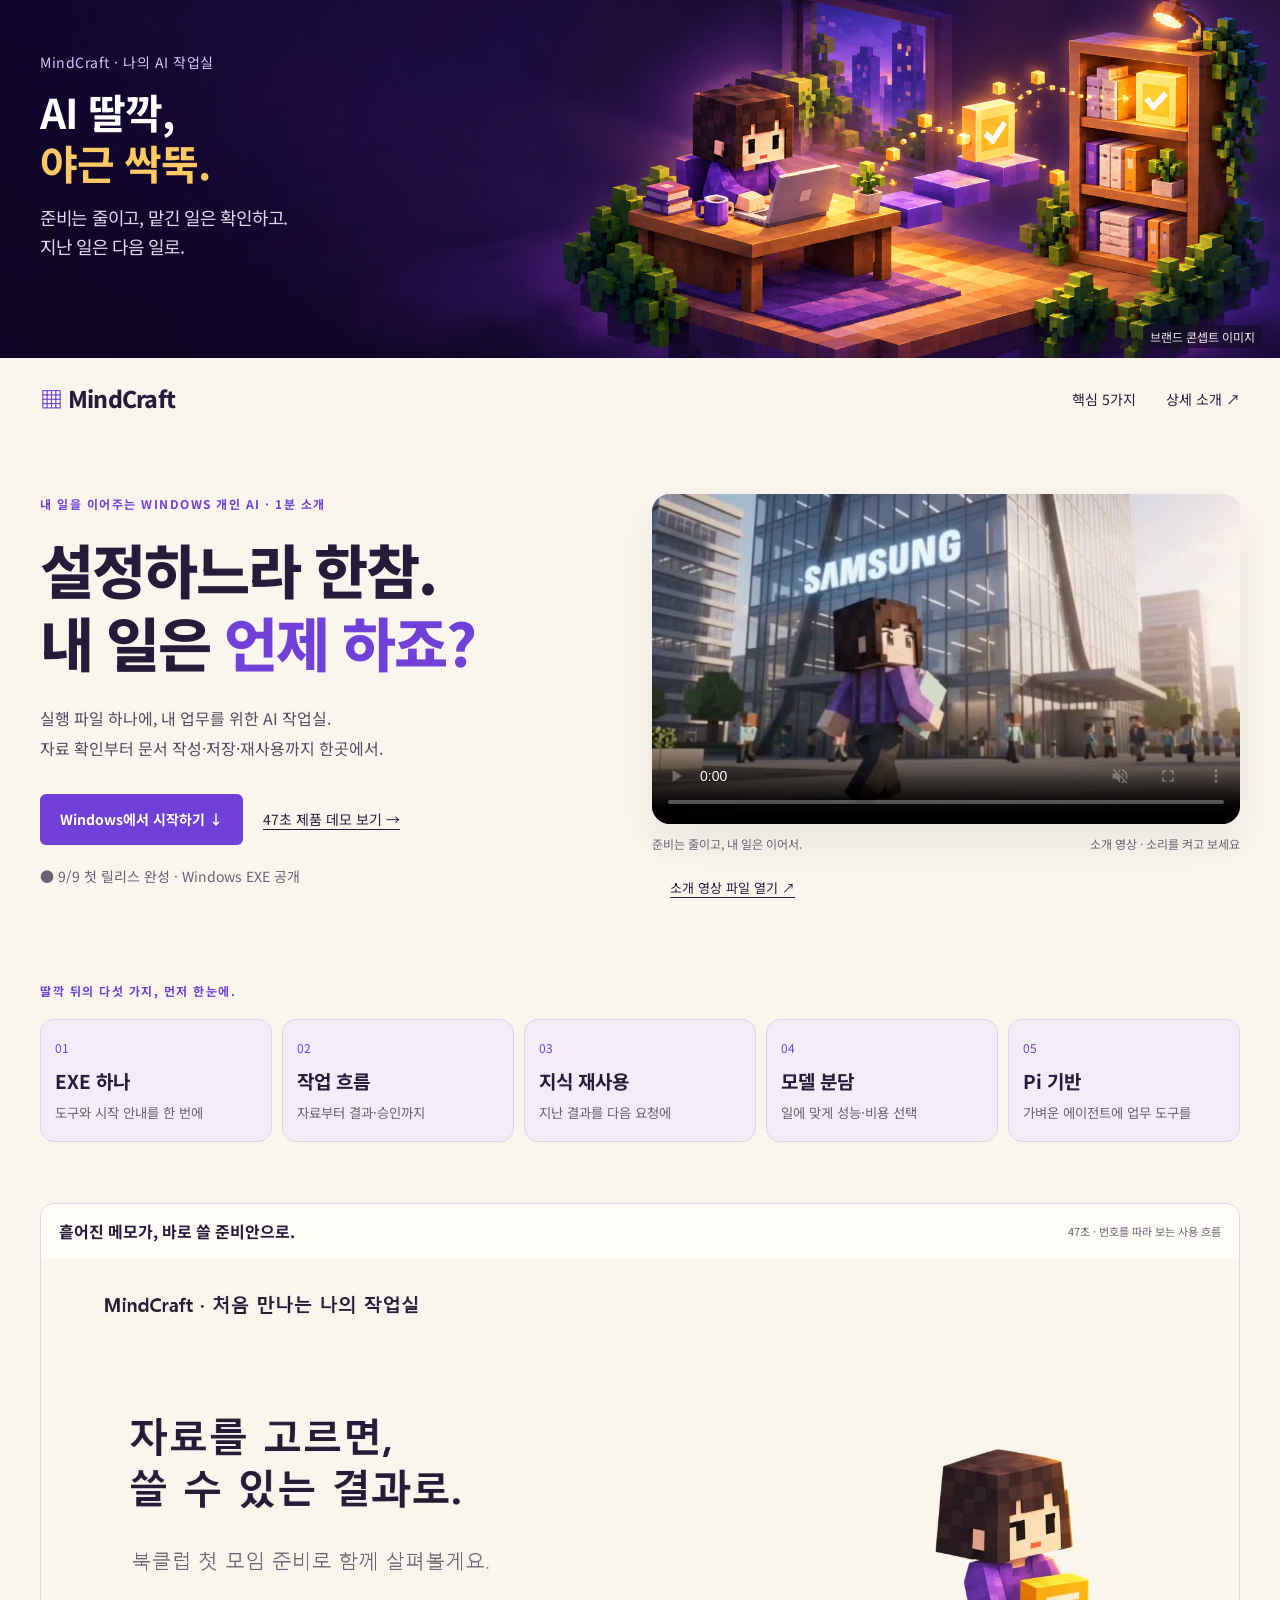
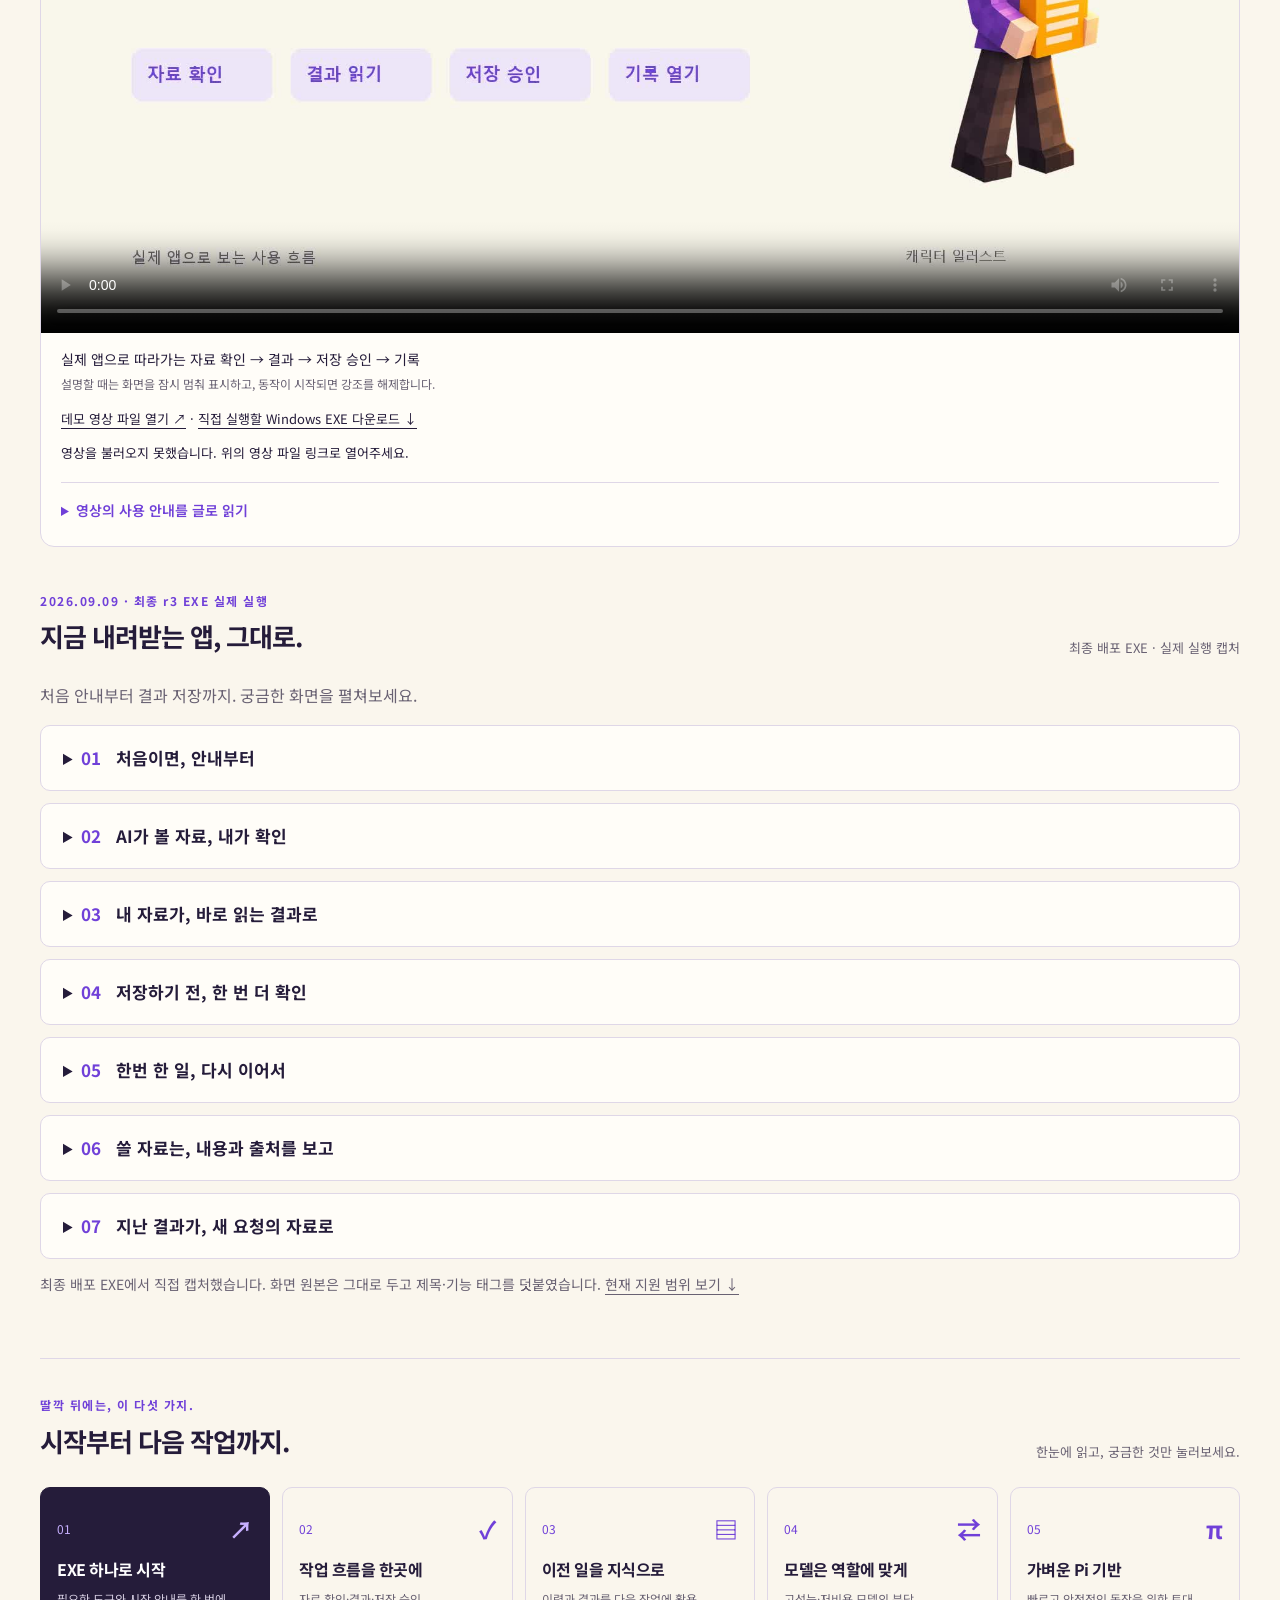
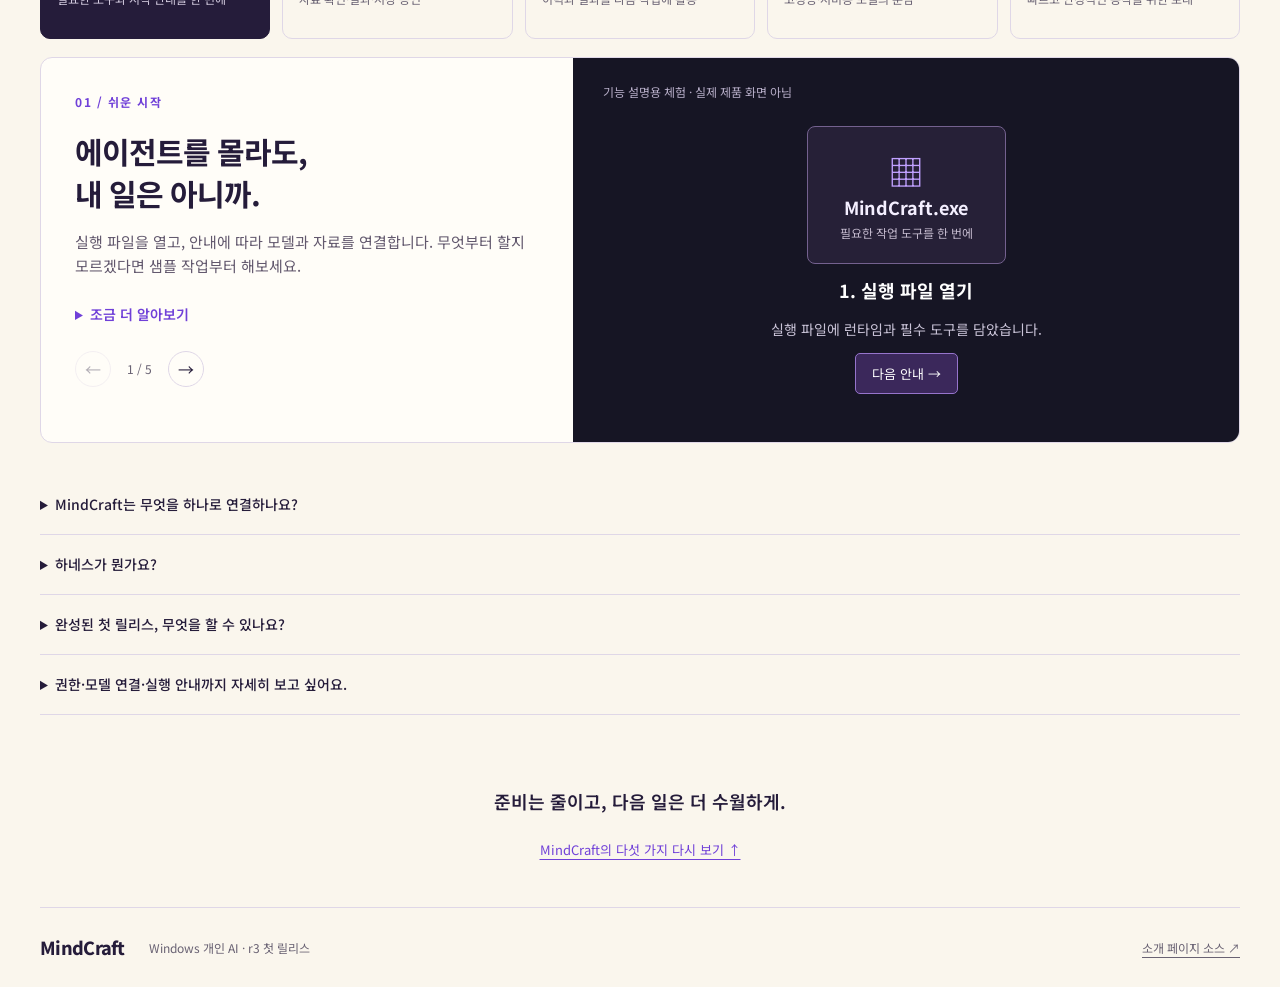
==== commit cf08439d: "Clarify demo and EXE execution link with a readable four-step run guide" ====
--- a/submission/website/index.html
+++ b/submission/website/index.html
@@ -2,7 +2,7 @@
 <body><a class="skip" href="#main">본문으로 건너뛰기</a><aside class="value-banner image-value-banner" aria-label="MindCraft 핵심 가치"><img src="./assets/value-banner-v1.png" alt="블록 캐릭터의 작업실에서 확인된 결과 문서가 자료함으로 이어지는 콘셉트 일러스트" width="2172" height="724" fetchpriority="high"><div class="value-banner-copy"><p class="banner-brand">MindCraft · 나의 AI 작업실</p><p class="banner-title"><strong>AI 딸깍,<br><span class="banner-punch">야근 싹뚝.</span></strong></p><p class="banner-value">준비는 줄이고, 맡긴 일은 확인하고.<br>지난 일은 다음 일로.</p></div><small class="banner-label">브랜드 콘셉트 이미지</small></aside><header class="wrap nav"><a class="brand" href="./"><span aria-hidden="true">▦</span> MindCraft</a><nav aria-label="주요 메뉴"><a href="#features">핵심 5가지</a><a href="./details.html">상세 소개 ↗</a></nav></header>
 <main id="main"><section class="hero wrap"><div><p class="eyebrow">내 일을 이어주는 WINDOWS 개인 AI · 1분 소개</p><h1>설정하느라 한참.<br>내 일은 <em>언제 하죠?</em></h1><p class="lead">실행 파일 하나에, 내 업무를 위한 AI 작업실.<br>자료 확인부터 문서 작성·저장·재사용까지 한곳에서.</p><div class="hero-actions"><a class="primary" href="https://github.com/ddt-mindcraft/mindcraft-showcase/releases/download/submission-2026-09-09-v12/MindCraft-0.1.0-windows-x64.exe">Windows에서 시작하기 ↓</a><a class="text-button" href="#demo">47초 제품 데모 보기 →</a></div><p class="status">● 9/9 첫 릴리스 완성 · Windows EXE 공개</p></div><figure class="hero-art hero-animation"><video id="concept-video" autoplay loop muted controls playsinline preload="metadata" poster="./assets/hero-final-v2.jpg" src="./assets/hero-final-v2.mp4" aria-label="MindCraft 소개 영상"></video><figcaption>준비는 줄이고, 내 일은 이어서. <small>소개 영상 · 소리를 켜고 보세요</small></figcaption><p id="video-fallback" hidden><a href="./assets/hero-final-v2.mp4">소개 영상 파일 열기 ↗</a></p></figure></section>
 <section class="wrap quick-overview" aria-label="핵심 기능 한눈에"><p class="eyebrow">딸깍 뒤의 다섯 가지, 먼저 한눈에.</p><div><a href="#features" data-overview="0"><span>01</span><strong>EXE 하나</strong><small>도구와 시작 안내를 한 번에</small></a><a href="#features" data-overview="1"><span>02</span><strong>작업 흐름</strong><small>자료부터 결과·승인까지</small></a><a href="#features" data-overview="2"><span>03</span><strong>지식 재사용</strong><small>지난 결과를 다음 요청에</small></a><a href="#features" data-overview="3"><span>04</span><strong>모델 분담</strong><small>일에 맞게 성능·비용 선택</small></a><a href="#features" data-overview="4"><span>05</span><strong>Pi 기반</strong><small>가벼운 에이전트에 업무 도구를</small></a></div></section>
-<section id="demo" class="wrap demo-gallery"><figure id="product-film" class="product-film"><div class="film-heading"><span>흩어진 메모가, 바로 쓸 준비안으로.</span><small>47초 · 번호를 따라 보는 사용 흐름</small></div><video id="product-video" controls playsinline preload="metadata" poster="./assets/product-demo-v4.jpg" aria-describedby="product-description" src="./assets/product-demo-v4.mp4">영상 재생을 지원하지 않는 브라우저입니다.</video><figcaption id="product-description">실제 앱으로 따라가는 자료 확인 → 결과 → 저장 승인 → 기록<br><small>설명할 때는 화면을 잠시 멈춰 표시하고, 동작이 시작되면 강조를 해제합니다.</small></figcaption><p><a href="./assets/product-demo-v4.mp4">영상 파일 열기 ↗</a></p><p id="product-fallback" hidden>영상을 불러오지 못했습니다. 위의 영상 파일 링크로 열어주세요.</p><details class="demo-transcript"><summary>영상의 사용 안내를 글로 읽기</summary><ol><li><strong>샘플 시작:</strong> 처음이라면 준비된 예시를 눌러 작업 흐름을 익힙니다.</li><li><strong>자료 선택:</strong> 오른쪽에서 참고할 자료를 확인하고 ‘이 자료로 진행’을 누릅니다.</li><li><strong>결과 읽기:</strong> 가운데 결과 문서를 읽고 오른쪽의 참고 자료도 함께 확인합니다.</li><li><strong>파일 이름:</strong> ‘파일로 저장’을 누른 뒤 저장할 이름을 입력합니다.</li><li><strong>저장 승인:</strong> 경로와 변경 내용을 확인하고 동의할 때 ‘이번만 허용’을 누릅니다.</li><li><strong>기록 재열기:</strong> ‘작업 기록’에서 이전 작업을 찾아 ‘결과 열기’로 다시 확인합니다.</li></ol><p>영상은 작업 흐름을 보여주는 오프라인 샘플 녹화입니다. 실제 모델 연결·응답 검증은 별도로 완료했으며, 두 모델의 근거는 <a href="https://github.com/ddt-mindcraft/mindcraft-showcase/blob/main/submission/STATUS-AND-EVIDENCE.md">검증 기록</a>에서 확인할 수 있습니다. 녹화 당시 UI와 현재 릴리스의 차이는 아래 최신 캡처를 참고하세요. 번호·테두리는 영상 설명입니다.</p></details></figure><div class="section-head"><div><p class="eyebrow">2026.09.09 · 최종 r3 EXE 실제 실행</p><h2>지금 내려받는 앱, 그대로.</h2></div><p>최종 배포 EXE · 실제 실행 캡처</p></div><p>처음 안내부터 결과 저장까지. 궁금한 화면을 펼쳐보세요.</p><details class="demo-shot"><summary><span>01</span> 처음이면, 안내부터</summary><figure><div class="shot-highlights"><span>준비 상태 한눈에</span><span>샘플부터 체험</span></div><a href="./assets/demo-r3/01-start.png" target="_blank" rel="noopener"><img src="./assets/demo-r3/01-start.png" width="1440" height="1000" loading="lazy" alt="최종 MindCraft r3: 작업 폴더와 모델 준비 상태를 확인합니다. 계정 없이 샘플부터 시작할 수 있습니다."></a><figcaption>작업 폴더와 모델 준비 상태를 확인합니다. 계정 없이 샘플부터 시작할 수 있습니다. <a href="./assets/demo-r3/01-start.png" target="_blank" rel="noopener">원본 확대 ↗</a></figcaption></figure></details><details class="demo-shot"><summary><span>02</span> AI가 볼 자료, 내가 확인</summary><figure><div class="shot-highlights"><span>자료 3개 확인</span><span>선택한 자료로 진행</span></div><a href="./assets/demo-r3/02-sources.png" target="_blank" rel="noopener"><img src="./assets/demo-r3/02-sources.png" width="1440" height="1000" loading="lazy" alt="최종 MindCraft r3: 이번 요청에 사용할 세 자료의 내용과 출처를 확인한 뒤 진행합니다."></a><figcaption>이번 요청에 사용할 세 자료의 내용과 출처를 확인한 뒤 진행합니다. <a href="./assets/demo-r3/02-sources.png" target="_blank" rel="noopener">원본 확대 ↗</a></figcaption></figure></details><details class="demo-shot"><summary><span>03</span> 내 자료가, 바로 읽는 결과로</summary><figure><div class="shot-highlights"><span>결과와 출처 함께</span><span>전체 결과 복사·저장</span></div><a href="./assets/demo-r3/03-result.png" target="_blank" rel="noopener"><img src="./assets/demo-r3/03-result.png" width="1440" height="1000" loading="lazy" alt="최종 MindCraft r3: 온담 북클럽 준비안과 참고 자료를 함께 읽고 결과 전체를 복사하거나 저장합니다."></a><figcaption>온담 북클럽 준비안과 참고 자료를 함께 읽고 결과 전체를 복사하거나 저장합니다. <a href="./assets/demo-r3/03-result.png" target="_blank" rel="noopener">원본 확대 ↗</a></figcaption></figure></details><details class="demo-shot"><summary><span>04</span> 저장하기 전, 한 번 더 확인</summary><figure><div class="shot-highlights"><span>저장 경로 확인</span><span>변경 내용 확인·승인</span></div><a href="./assets/demo-r3/04-approval.png" target="_blank" rel="noopener"><img src="./assets/demo-r3/04-approval.png" width="1440" height="1000" loading="lazy" alt="최종 MindCraft r3: 실제 파일 경로와 변경 내용을 읽고 이번 저장을 승인합니다."></a><figcaption>실제 파일 경로와 변경 내용을 읽고 이번 저장을 승인합니다. <a href="./assets/demo-r3/04-approval.png" target="_blank" rel="noopener">원본 확대 ↗</a></figcaption></figure></details><details class="demo-shot"><summary><span>05</span> 한번 한 일, 다시 이어서</summary><figure><div class="shot-highlights"><span>작업 기록 보존</span><span>이전 결과 다시 열기</span></div><a href="./assets/demo-r3/05-history.png" target="_blank" rel="noopener"><img src="./assets/demo-r3/05-history.png" width="1440" height="1000" loading="lazy" alt="최종 MindCraft r3: 작업 기록에서 완료된 요청을 찾고 같은 결과를 다시 엽니다."></a><figcaption>작업 기록에서 완료된 요청을 찾고 같은 결과를 다시 엽니다. <a href="./assets/demo-r3/05-history.png" target="_blank" rel="noopener">원본 확대 ↗</a></figcaption></figure></details><details class="demo-shot" id="knowledge-proof"><summary><span>06</span> 쓸 자료는, 내용과 출처를 보고</summary><figure><div class="shot-highlights"><span>결과를 자료로 보관</span><span>출처 확인 후 사용 선택</span></div><a href="./assets/demo-r3/06-knowledge-review.png" target="_blank" rel="noopener"><img src="./assets/demo-r3/06-knowledge-review.png" width="1440" height="1000" loading="lazy" alt="지난 결과를 자료로 보관한 뒤 자료함에서 내용을 확인하고 사용 여부를 선택합니다."></a><figcaption>지난 결과를 자료로 보관한 뒤 자료함에서 내용을 확인하고 사용 여부를 선택합니다. <a href="./assets/demo-r3/06-knowledge-review.png" target="_blank" rel="noopener">원본 확대 ↗</a></figcaption></figure></details><details class="demo-shot"><summary><span>07</span> 지난 결과가, 새 요청의 자료로</summary><figure><div class="shot-highlights"><span>새 요청에 지식 포함</span><span>이번 작업의 자료로 확인</span></div><a href="./assets/demo-r3/07-knowledge-reuse.png" target="_blank" rel="noopener"><img src="./assets/demo-r3/07-knowledge-reuse.png" width="1440" height="1000" loading="lazy" alt="새 모임 준비 요청에 ‘온담 북클럽 준비 기준’이 사용자 지정 지식으로 포함됩니다."></a><figcaption>새 모임 준비 요청에 ‘온담 북클럽 준비 기준’이 사용자 지정 지식으로 포함됩니다. <a href="./assets/demo-r3/07-knowledge-reuse.png" target="_blank" rel="noopener">원본 확대 ↗</a></figcaption></figure></details><p class="demo-note">최종 배포 EXE에서 직접 캡처했습니다. 화면 원본은 그대로 두고 제목·기능 태그를 덧붙였습니다. <a href="#availability">현재 지원 범위 보기 ↓</a></p></section>
+<section id="demo" class="wrap demo-gallery"><figure id="product-film" class="product-film"><div class="film-heading"><span>흩어진 메모가, 바로 쓸 준비안으로.</span><small>47초 · 번호를 따라 보는 사용 흐름</small></div><video id="product-video" controls playsinline preload="metadata" poster="./assets/product-demo-v4.jpg" aria-describedby="product-description" src="./assets/product-demo-v4.mp4">영상 재생을 지원하지 않는 브라우저입니다.</video><figcaption id="product-description">실제 앱으로 따라가는 자료 확인 → 결과 → 저장 승인 → 기록<br><small>설명할 때는 화면을 잠시 멈춰 표시하고, 동작이 시작되면 강조를 해제합니다.</small></figcaption><p><a href="./assets/product-demo-v4.mp4">데모 영상 파일 열기 ↗</a> · <a href="https://github.com/ddt-mindcraft/mindcraft-showcase/releases/download/submission-2026-09-09-v12/MindCraft-0.1.0-windows-x64.exe">직접 실행할 Windows EXE 다운로드 ↓</a></p><p id="product-fallback" hidden>영상을 불러오지 못했습니다. 위의 영상 파일 링크로 열어주세요.</p><details class="demo-transcript"><summary>영상의 사용 안내를 글로 읽기</summary><ol><li><strong>샘플 시작:</strong> 처음이라면 준비된 예시를 눌러 작업 흐름을 익힙니다.</li><li><strong>자료 선택:</strong> 오른쪽에서 참고할 자료를 확인하고 ‘이 자료로 진행’을 누릅니다.</li><li><strong>결과 읽기:</strong> 가운데 결과 문서를 읽고 오른쪽의 참고 자료도 함께 확인합니다.</li><li><strong>파일 이름:</strong> ‘파일로 저장’을 누른 뒤 저장할 이름을 입력합니다.</li><li><strong>저장 승인:</strong> 경로와 변경 내용을 확인하고 동의할 때 ‘이번만 허용’을 누릅니다.</li><li><strong>기록 재열기:</strong> ‘작업 기록’에서 이전 작업을 찾아 ‘결과 열기’로 다시 확인합니다.</li></ol><p>영상은 작업 흐름을 보여주는 오프라인 샘플 녹화입니다. 실제 모델 연결·응답 검증은 별도로 완료했으며, 두 모델의 근거는 <a href="https://github.com/ddt-mindcraft/mindcraft-showcase/blob/main/submission/STATUS-AND-EVIDENCE.md">검증 기록</a>에서 확인할 수 있습니다. 녹화 당시 UI와 현재 릴리스의 차이는 아래 최신 캡처를 참고하세요. 번호·테두리는 영상 설명입니다.</p></details></figure><div class="section-head"><div><p class="eyebrow">2026.09.09 · 최종 r3 EXE 실제 실행</p><h2>지금 내려받는 앱, 그대로.</h2></div><p>최종 배포 EXE · 실제 실행 캡처</p></div><p>처음 안내부터 결과 저장까지. 궁금한 화면을 펼쳐보세요.</p><details class="demo-shot"><summary><span>01</span> 처음이면, 안내부터</summary><figure><div class="shot-highlights"><span>준비 상태 한눈에</span><span>샘플부터 체험</span></div><a href="./assets/demo-r3/01-start.png" target="_blank" rel="noopener"><img src="./assets/demo-r3/01-start.png" width="1440" height="1000" loading="lazy" alt="최종 MindCraft r3: 작업 폴더와 모델 준비 상태를 확인합니다. 계정 없이 샘플부터 시작할 수 있습니다."></a><figcaption>작업 폴더와 모델 준비 상태를 확인합니다. 계정 없이 샘플부터 시작할 수 있습니다. <a href="./assets/demo-r3/01-start.png" target="_blank" rel="noopener">원본 확대 ↗</a></figcaption></figure></details><details class="demo-shot"><summary><span>02</span> AI가 볼 자료, 내가 확인</summary><figure><div class="shot-highlights"><span>자료 3개 확인</span><span>선택한 자료로 진행</span></div><a href="./assets/demo-r3/02-sources.png" target="_blank" rel="noopener"><img src="./assets/demo-r3/02-sources.png" width="1440" height="1000" loading="lazy" alt="최종 MindCraft r3: 이번 요청에 사용할 세 자료의 내용과 출처를 확인한 뒤 진행합니다."></a><figcaption>이번 요청에 사용할 세 자료의 내용과 출처를 확인한 뒤 진행합니다. <a href="./assets/demo-r3/02-sources.png" target="_blank" rel="noopener">원본 확대 ↗</a></figcaption></figure></details><details class="demo-shot"><summary><span>03</span> 내 자료가, 바로 읽는 결과로</summary><figure><div class="shot-highlights"><span>결과와 출처 함께</span><span>전체 결과 복사·저장</span></div><a href="./assets/demo-r3/03-result.png" target="_blank" rel="noopener"><img src="./assets/demo-r3/03-result.png" width="1440" height="1000" loading="lazy" alt="최종 MindCraft r3: 온담 북클럽 준비안과 참고 자료를 함께 읽고 결과 전체를 복사하거나 저장합니다."></a><figcaption>온담 북클럽 준비안과 참고 자료를 함께 읽고 결과 전체를 복사하거나 저장합니다. <a href="./assets/demo-r3/03-result.png" target="_blank" rel="noopener">원본 확대 ↗</a></figcaption></figure></details><details class="demo-shot"><summary><span>04</span> 저장하기 전, 한 번 더 확인</summary><figure><div class="shot-highlights"><span>저장 경로 확인</span><span>변경 내용 확인·승인</span></div><a href="./assets/demo-r3/04-approval.png" target="_blank" rel="noopener"><img src="./assets/demo-r3/04-approval.png" width="1440" height="1000" loading="lazy" alt="최종 MindCraft r3: 실제 파일 경로와 변경 내용을 읽고 이번 저장을 승인합니다."></a><figcaption>실제 파일 경로와 변경 내용을 읽고 이번 저장을 승인합니다. <a href="./assets/demo-r3/04-approval.png" target="_blank" rel="noopener">원본 확대 ↗</a></figcaption></figure></details><details class="demo-shot"><summary><span>05</span> 한번 한 일, 다시 이어서</summary><figure><div class="shot-highlights"><span>작업 기록 보존</span><span>이전 결과 다시 열기</span></div><a href="./assets/demo-r3/05-history.png" target="_blank" rel="noopener"><img src="./assets/demo-r3/05-history.png" width="1440" height="1000" loading="lazy" alt="최종 MindCraft r3: 작업 기록에서 완료된 요청을 찾고 같은 결과를 다시 엽니다."></a><figcaption>작업 기록에서 완료된 요청을 찾고 같은 결과를 다시 엽니다. <a href="./assets/demo-r3/05-history.png" target="_blank" rel="noopener">원본 확대 ↗</a></figcaption></figure></details><details class="demo-shot" id="knowledge-proof"><summary><span>06</span> 쓸 자료는, 내용과 출처를 보고</summary><figure><div class="shot-highlights"><span>결과를 자료로 보관</span><span>출처 확인 후 사용 선택</span></div><a href="./assets/demo-r3/06-knowledge-review.png" target="_blank" rel="noopener"><img src="./assets/demo-r3/06-knowledge-review.png" width="1440" height="1000" loading="lazy" alt="지난 결과를 자료로 보관한 뒤 자료함에서 내용을 확인하고 사용 여부를 선택합니다."></a><figcaption>지난 결과를 자료로 보관한 뒤 자료함에서 내용을 확인하고 사용 여부를 선택합니다. <a href="./assets/demo-r3/06-knowledge-review.png" target="_blank" rel="noopener">원본 확대 ↗</a></figcaption></figure></details><details class="demo-shot"><summary><span>07</span> 지난 결과가, 새 요청의 자료로</summary><figure><div class="shot-highlights"><span>새 요청에 지식 포함</span><span>이번 작업의 자료로 확인</span></div><a href="./assets/demo-r3/07-knowledge-reuse.png" target="_blank" rel="noopener"><img src="./assets/demo-r3/07-knowledge-reuse.png" width="1440" height="1000" loading="lazy" alt="새 모임 준비 요청에 ‘온담 북클럽 준비 기준’이 사용자 지정 지식으로 포함됩니다."></a><figcaption>새 모임 준비 요청에 ‘온담 북클럽 준비 기준’이 사용자 지정 지식으로 포함됩니다. <a href="./assets/demo-r3/07-knowledge-reuse.png" target="_blank" rel="noopener">원본 확대 ↗</a></figcaption></figure></details><p class="demo-note">최종 배포 EXE에서 직접 캡처했습니다. 화면 원본은 그대로 두고 제목·기능 태그를 덧붙였습니다. <a href="#availability">현재 지원 범위 보기 ↓</a></p></section>
 <section id="features" class="wrap features"><div class="section-head"><div><p class="eyebrow">딸깍 뒤에는, 이 다섯 가지.</p><h2>시작부터 다음 작업까지.</h2></div><p>한눈에 읽고, 궁금한 것만 눌러보세요.</p></div>
 <div class="feature-tabs" role="tablist" aria-label="MindCraft 핵심 특징">
 <button id="tab-0" role="tab" aria-selected="true" aria-controls="feature-panel" data-feature="0"><span class="number">01 <b>↗</b></span><strong>EXE 하나로 시작</strong><span>필요한 도구와 시작 안내를 한 번에</span></button>
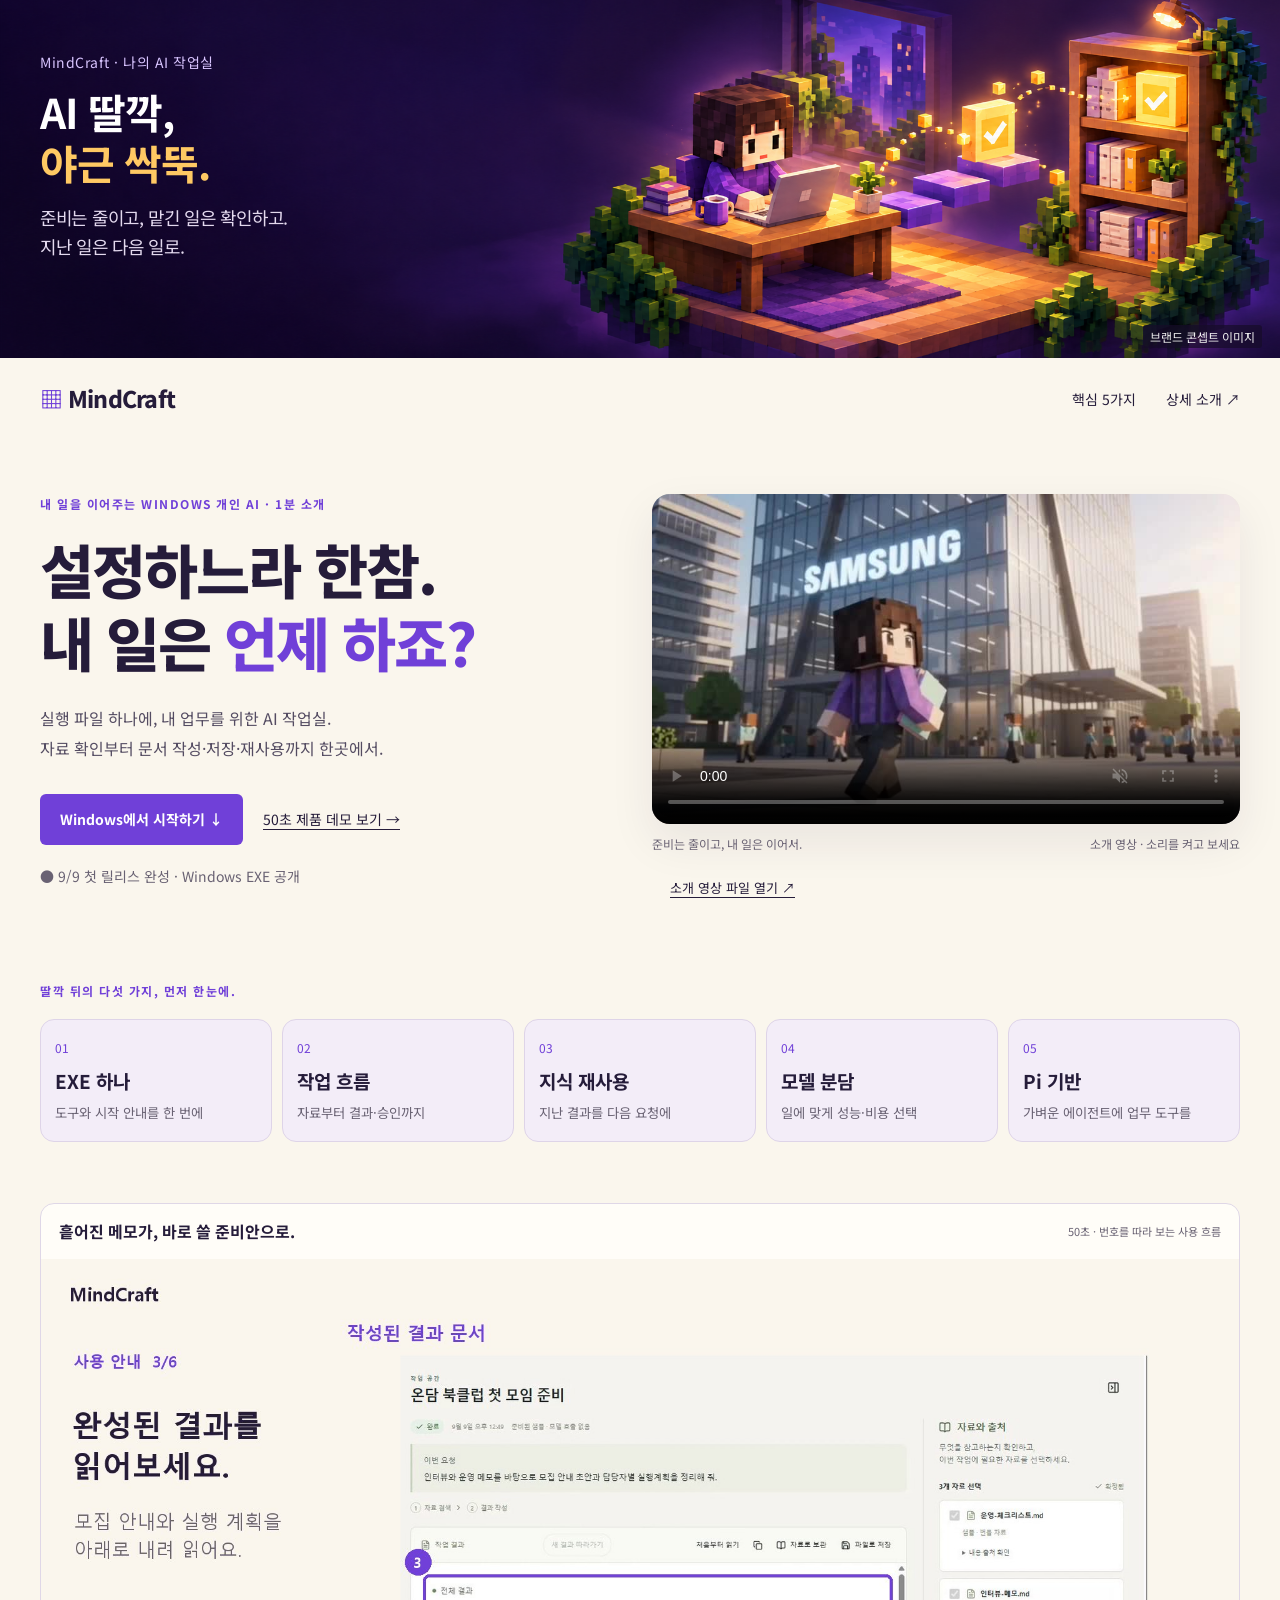
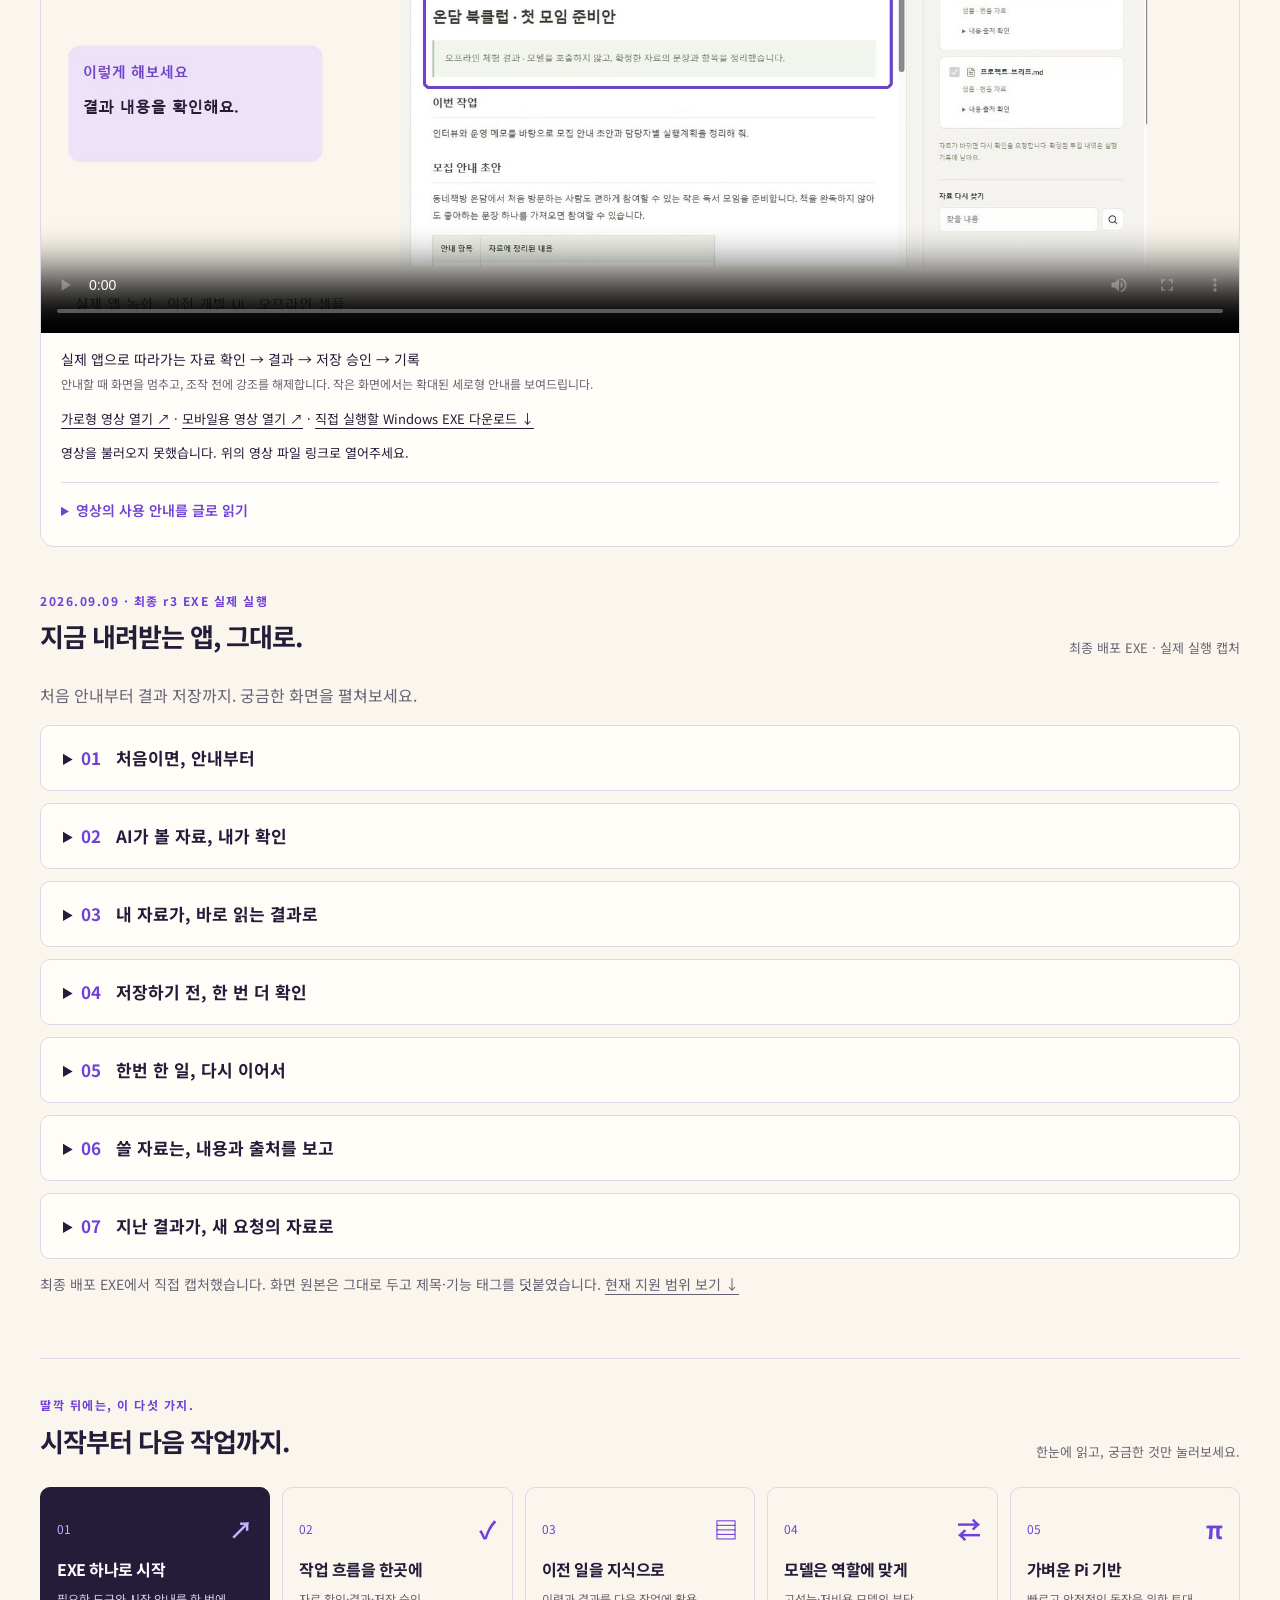
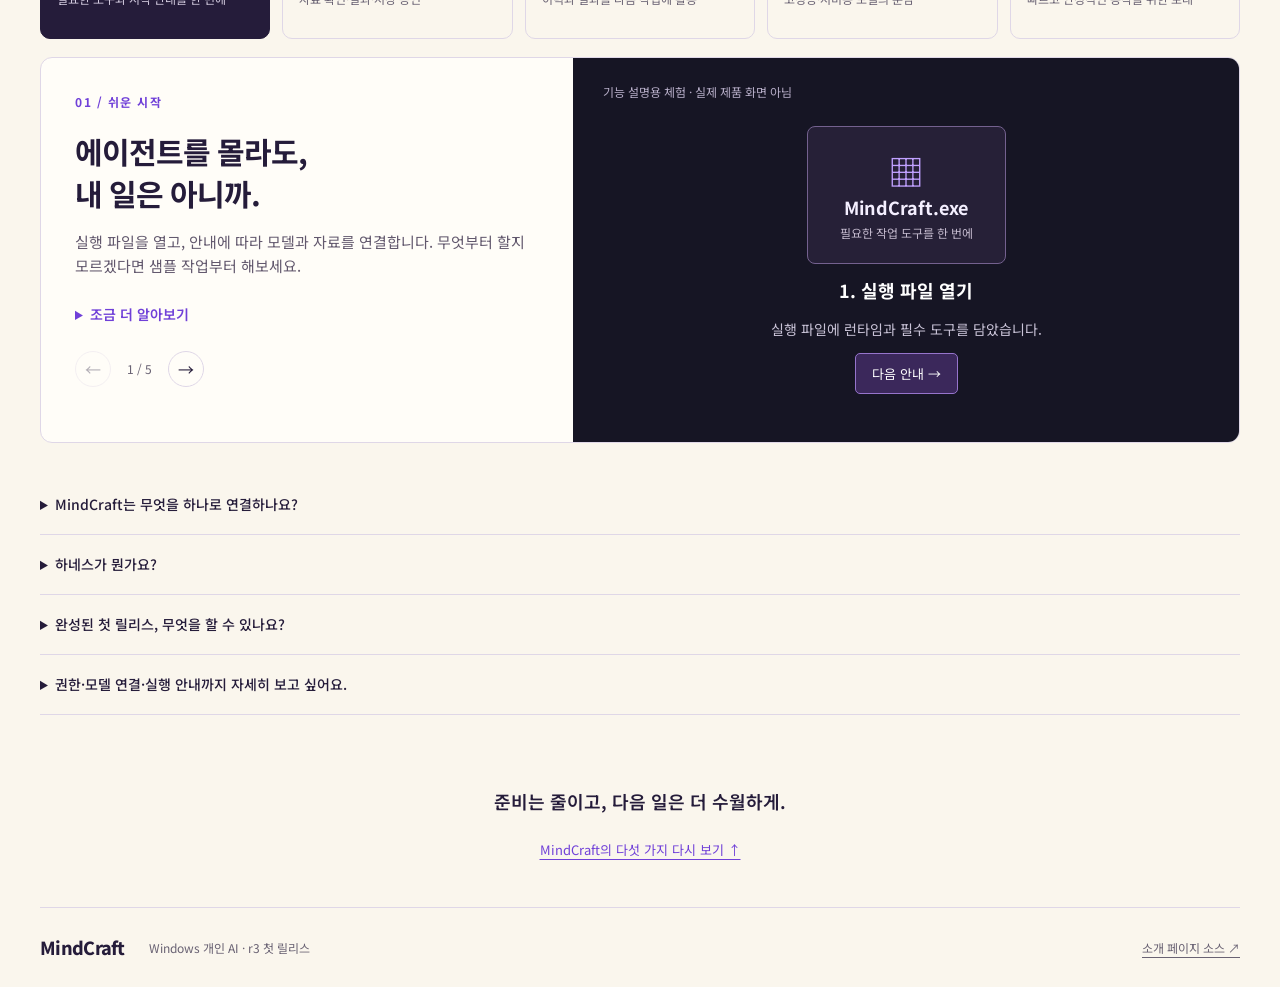
==== commit b6b59534: "Fix demo highlight alignment and timing with verified mobile cut" ====
--- a/submission/website/index.html
+++ b/submission/website/index.html
@@ -1,8 +1,8 @@
 <!doctype html><html lang="ko"><head><meta charset="utf-8"><meta name="viewport" content="width=device-width, initial-scale=1"><meta name="theme-color" content="#faf6ed"><meta name="description" content="AI 딸깍, 야근 싹뚝. 준비와 반복을 줄이는 Windows 개인 AI. 쉬운 시작, 작업 흐름, 지식 재사용, 모델 역할 분담, Pi 기반."><title>MindCraft | AI 딸깍, 야근 싹뚝</title><link rel="icon" href="./favicon.svg"><link rel="stylesheet" href="./style.css"><script src="./app.js" defer></script><meta property="og:image" content="https://ddt-mindcraft.github.io/mindcraft-showcase/assets/submission-cover-r3.png"><meta property="og:image:alt" content="MindCraft · AI 딸깍, 야근 싹뚝 · 콘셉트 이미지"><meta name="twitter:card" content="summary_large_image"><link rel="stylesheet" href="./motion.css"><script src="./motion.js" defer></script></head>
 <body><a class="skip" href="#main">본문으로 건너뛰기</a><aside class="value-banner image-value-banner" aria-label="MindCraft 핵심 가치"><img src="./assets/value-banner-v1.png" alt="블록 캐릭터의 작업실에서 확인된 결과 문서가 자료함으로 이어지는 콘셉트 일러스트" width="2172" height="724" fetchpriority="high"><div class="value-banner-copy"><p class="banner-brand">MindCraft · 나의 AI 작업실</p><p class="banner-title"><strong>AI 딸깍,<br><span class="banner-punch">야근 싹뚝.</span></strong></p><p class="banner-value">준비는 줄이고, 맡긴 일은 확인하고.<br>지난 일은 다음 일로.</p></div><small class="banner-label">브랜드 콘셉트 이미지</small></aside><header class="wrap nav"><a class="brand" href="./"><span aria-hidden="true">▦</span> MindCraft</a><nav aria-label="주요 메뉴"><a href="#features">핵심 5가지</a><a href="./details.html">상세 소개 ↗</a></nav></header>
-<main id="main"><section class="hero wrap"><div><p class="eyebrow">내 일을 이어주는 WINDOWS 개인 AI · 1분 소개</p><h1>설정하느라 한참.<br>내 일은 <em>언제 하죠?</em></h1><p class="lead">실행 파일 하나에, 내 업무를 위한 AI 작업실.<br>자료 확인부터 문서 작성·저장·재사용까지 한곳에서.</p><div class="hero-actions"><a class="primary" href="https://github.com/ddt-mindcraft/mindcraft-showcase/releases/download/submission-2026-09-09-v12/MindCraft-0.1.0-windows-x64.exe">Windows에서 시작하기 ↓</a><a class="text-button" href="#demo">47초 제품 데모 보기 →</a></div><p class="status">● 9/9 첫 릴리스 완성 · Windows EXE 공개</p></div><figure class="hero-art hero-animation"><video id="concept-video" autoplay loop muted controls playsinline preload="metadata" poster="./assets/hero-final-v2.jpg" src="./assets/hero-final-v2.mp4" aria-label="MindCraft 소개 영상"></video><figcaption>준비는 줄이고, 내 일은 이어서. <small>소개 영상 · 소리를 켜고 보세요</small></figcaption><p id="video-fallback" hidden><a href="./assets/hero-final-v2.mp4">소개 영상 파일 열기 ↗</a></p></figure></section>
+<main id="main"><section class="hero wrap"><div><p class="eyebrow">내 일을 이어주는 WINDOWS 개인 AI · 1분 소개</p><h1>설정하느라 한참.<br>내 일은 <em>언제 하죠?</em></h1><p class="lead">실행 파일 하나에, 내 업무를 위한 AI 작업실.<br>자료 확인부터 문서 작성·저장·재사용까지 한곳에서.</p><div class="hero-actions"><a class="primary" href="https://github.com/ddt-mindcraft/mindcraft-showcase/releases/download/submission-2026-09-09-v12/MindCraft-0.1.0-windows-x64.exe">Windows에서 시작하기 ↓</a><a class="text-button" href="#demo">50초 제품 데모 보기 →</a></div><p class="status">● 9/9 첫 릴리스 완성 · Windows EXE 공개</p></div><figure class="hero-art hero-animation"><video id="concept-video" autoplay loop muted controls playsinline preload="metadata" poster="./assets/hero-final-v2.jpg" src="./assets/hero-final-v2.mp4" aria-label="MindCraft 소개 영상"></video><figcaption>준비는 줄이고, 내 일은 이어서. <small>소개 영상 · 소리를 켜고 보세요</small></figcaption><p id="video-fallback" hidden><a href="./assets/hero-final-v2.mp4">소개 영상 파일 열기 ↗</a></p></figure></section>
 <section class="wrap quick-overview" aria-label="핵심 기능 한눈에"><p class="eyebrow">딸깍 뒤의 다섯 가지, 먼저 한눈에.</p><div><a href="#features" data-overview="0"><span>01</span><strong>EXE 하나</strong><small>도구와 시작 안내를 한 번에</small></a><a href="#features" data-overview="1"><span>02</span><strong>작업 흐름</strong><small>자료부터 결과·승인까지</small></a><a href="#features" data-overview="2"><span>03</span><strong>지식 재사용</strong><small>지난 결과를 다음 요청에</small></a><a href="#features" data-overview="3"><span>04</span><strong>모델 분담</strong><small>일에 맞게 성능·비용 선택</small></a><a href="#features" data-overview="4"><span>05</span><strong>Pi 기반</strong><small>가벼운 에이전트에 업무 도구를</small></a></div></section>
-<section id="demo" class="wrap demo-gallery"><figure id="product-film" class="product-film"><div class="film-heading"><span>흩어진 메모가, 바로 쓸 준비안으로.</span><small>47초 · 번호를 따라 보는 사용 흐름</small></div><video id="product-video" controls playsinline preload="metadata" poster="./assets/product-demo-v4.jpg" aria-describedby="product-description" src="./assets/product-demo-v4.mp4">영상 재생을 지원하지 않는 브라우저입니다.</video><figcaption id="product-description">실제 앱으로 따라가는 자료 확인 → 결과 → 저장 승인 → 기록<br><small>설명할 때는 화면을 잠시 멈춰 표시하고, 동작이 시작되면 강조를 해제합니다.</small></figcaption><p><a href="./assets/product-demo-v4.mp4">데모 영상 파일 열기 ↗</a> · <a href="https://github.com/ddt-mindcraft/mindcraft-showcase/releases/download/submission-2026-09-09-v12/MindCraft-0.1.0-windows-x64.exe">직접 실행할 Windows EXE 다운로드 ↓</a></p><p id="product-fallback" hidden>영상을 불러오지 못했습니다. 위의 영상 파일 링크로 열어주세요.</p><details class="demo-transcript"><summary>영상의 사용 안내를 글로 읽기</summary><ol><li><strong>샘플 시작:</strong> 처음이라면 준비된 예시를 눌러 작업 흐름을 익힙니다.</li><li><strong>자료 선택:</strong> 오른쪽에서 참고할 자료를 확인하고 ‘이 자료로 진행’을 누릅니다.</li><li><strong>결과 읽기:</strong> 가운데 결과 문서를 읽고 오른쪽의 참고 자료도 함께 확인합니다.</li><li><strong>파일 이름:</strong> ‘파일로 저장’을 누른 뒤 저장할 이름을 입력합니다.</li><li><strong>저장 승인:</strong> 경로와 변경 내용을 확인하고 동의할 때 ‘이번만 허용’을 누릅니다.</li><li><strong>기록 재열기:</strong> ‘작업 기록’에서 이전 작업을 찾아 ‘결과 열기’로 다시 확인합니다.</li></ol><p>영상은 작업 흐름을 보여주는 오프라인 샘플 녹화입니다. 실제 모델 연결·응답 검증은 별도로 완료했으며, 두 모델의 근거는 <a href="https://github.com/ddt-mindcraft/mindcraft-showcase/blob/main/submission/STATUS-AND-EVIDENCE.md">검증 기록</a>에서 확인할 수 있습니다. 녹화 당시 UI와 현재 릴리스의 차이는 아래 최신 캡처를 참고하세요. 번호·테두리는 영상 설명입니다.</p></details></figure><div class="section-head"><div><p class="eyebrow">2026.09.09 · 최종 r3 EXE 실제 실행</p><h2>지금 내려받는 앱, 그대로.</h2></div><p>최종 배포 EXE · 실제 실행 캡처</p></div><p>처음 안내부터 결과 저장까지. 궁금한 화면을 펼쳐보세요.</p><details class="demo-shot"><summary><span>01</span> 처음이면, 안내부터</summary><figure><div class="shot-highlights"><span>준비 상태 한눈에</span><span>샘플부터 체험</span></div><a href="./assets/demo-r3/01-start.png" target="_blank" rel="noopener"><img src="./assets/demo-r3/01-start.png" width="1440" height="1000" loading="lazy" alt="최종 MindCraft r3: 작업 폴더와 모델 준비 상태를 확인합니다. 계정 없이 샘플부터 시작할 수 있습니다."></a><figcaption>작업 폴더와 모델 준비 상태를 확인합니다. 계정 없이 샘플부터 시작할 수 있습니다. <a href="./assets/demo-r3/01-start.png" target="_blank" rel="noopener">원본 확대 ↗</a></figcaption></figure></details><details class="demo-shot"><summary><span>02</span> AI가 볼 자료, 내가 확인</summary><figure><div class="shot-highlights"><span>자료 3개 확인</span><span>선택한 자료로 진행</span></div><a href="./assets/demo-r3/02-sources.png" target="_blank" rel="noopener"><img src="./assets/demo-r3/02-sources.png" width="1440" height="1000" loading="lazy" alt="최종 MindCraft r3: 이번 요청에 사용할 세 자료의 내용과 출처를 확인한 뒤 진행합니다."></a><figcaption>이번 요청에 사용할 세 자료의 내용과 출처를 확인한 뒤 진행합니다. <a href="./assets/demo-r3/02-sources.png" target="_blank" rel="noopener">원본 확대 ↗</a></figcaption></figure></details><details class="demo-shot"><summary><span>03</span> 내 자료가, 바로 읽는 결과로</summary><figure><div class="shot-highlights"><span>결과와 출처 함께</span><span>전체 결과 복사·저장</span></div><a href="./assets/demo-r3/03-result.png" target="_blank" rel="noopener"><img src="./assets/demo-r3/03-result.png" width="1440" height="1000" loading="lazy" alt="최종 MindCraft r3: 온담 북클럽 준비안과 참고 자료를 함께 읽고 결과 전체를 복사하거나 저장합니다."></a><figcaption>온담 북클럽 준비안과 참고 자료를 함께 읽고 결과 전체를 복사하거나 저장합니다. <a href="./assets/demo-r3/03-result.png" target="_blank" rel="noopener">원본 확대 ↗</a></figcaption></figure></details><details class="demo-shot"><summary><span>04</span> 저장하기 전, 한 번 더 확인</summary><figure><div class="shot-highlights"><span>저장 경로 확인</span><span>변경 내용 확인·승인</span></div><a href="./assets/demo-r3/04-approval.png" target="_blank" rel="noopener"><img src="./assets/demo-r3/04-approval.png" width="1440" height="1000" loading="lazy" alt="최종 MindCraft r3: 실제 파일 경로와 변경 내용을 읽고 이번 저장을 승인합니다."></a><figcaption>실제 파일 경로와 변경 내용을 읽고 이번 저장을 승인합니다. <a href="./assets/demo-r3/04-approval.png" target="_blank" rel="noopener">원본 확대 ↗</a></figcaption></figure></details><details class="demo-shot"><summary><span>05</span> 한번 한 일, 다시 이어서</summary><figure><div class="shot-highlights"><span>작업 기록 보존</span><span>이전 결과 다시 열기</span></div><a href="./assets/demo-r3/05-history.png" target="_blank" rel="noopener"><img src="./assets/demo-r3/05-history.png" width="1440" height="1000" loading="lazy" alt="최종 MindCraft r3: 작업 기록에서 완료된 요청을 찾고 같은 결과를 다시 엽니다."></a><figcaption>작업 기록에서 완료된 요청을 찾고 같은 결과를 다시 엽니다. <a href="./assets/demo-r3/05-history.png" target="_blank" rel="noopener">원본 확대 ↗</a></figcaption></figure></details><details class="demo-shot" id="knowledge-proof"><summary><span>06</span> 쓸 자료는, 내용과 출처를 보고</summary><figure><div class="shot-highlights"><span>결과를 자료로 보관</span><span>출처 확인 후 사용 선택</span></div><a href="./assets/demo-r3/06-knowledge-review.png" target="_blank" rel="noopener"><img src="./assets/demo-r3/06-knowledge-review.png" width="1440" height="1000" loading="lazy" alt="지난 결과를 자료로 보관한 뒤 자료함에서 내용을 확인하고 사용 여부를 선택합니다."></a><figcaption>지난 결과를 자료로 보관한 뒤 자료함에서 내용을 확인하고 사용 여부를 선택합니다. <a href="./assets/demo-r3/06-knowledge-review.png" target="_blank" rel="noopener">원본 확대 ↗</a></figcaption></figure></details><details class="demo-shot"><summary><span>07</span> 지난 결과가, 새 요청의 자료로</summary><figure><div class="shot-highlights"><span>새 요청에 지식 포함</span><span>이번 작업의 자료로 확인</span></div><a href="./assets/demo-r3/07-knowledge-reuse.png" target="_blank" rel="noopener"><img src="./assets/demo-r3/07-knowledge-reuse.png" width="1440" height="1000" loading="lazy" alt="새 모임 준비 요청에 ‘온담 북클럽 준비 기준’이 사용자 지정 지식으로 포함됩니다."></a><figcaption>새 모임 준비 요청에 ‘온담 북클럽 준비 기준’이 사용자 지정 지식으로 포함됩니다. <a href="./assets/demo-r3/07-knowledge-reuse.png" target="_blank" rel="noopener">원본 확대 ↗</a></figcaption></figure></details><p class="demo-note">최종 배포 EXE에서 직접 캡처했습니다. 화면 원본은 그대로 두고 제목·기능 태그를 덧붙였습니다. <a href="#availability">현재 지원 범위 보기 ↓</a></p></section>
+<section id="demo" class="wrap demo-gallery"><figure id="product-film" class="product-film"><div class="film-heading"><span>흩어진 메모가, 바로 쓸 준비안으로.</span><small>50초 · 번호를 따라 보는 사용 흐름</small></div><video id="product-video" data-desktop-src="./assets/product-demo-v5.mp4" data-mobile-src="./assets/product-demo-v5-mobile.mp4" data-desktop-poster="./assets/product-demo-v5.jpg" data-mobile-poster="./assets/product-demo-v5-mobile.jpg" controls playsinline preload="metadata" poster="./assets/product-demo-v5.jpg" aria-describedby="product-description" src="./assets/product-demo-v5.mp4">영상 재생을 지원하지 않는 브라우저입니다.</video><figcaption id="product-description">실제 앱으로 따라가는 자료 확인 → 결과 → 저장 승인 → 기록<br><small>안내할 때 화면을 멈추고, 조작 전에 강조를 해제합니다. 작은 화면에서는 확대된 세로형 안내를 보여드립니다.</small></figcaption><p><a href="./assets/product-demo-v5.mp4">가로형 영상 열기 ↗</a> · <a href="./assets/product-demo-v5-mobile.mp4">모바일용 영상 열기 ↗</a> · <a href="https://github.com/ddt-mindcraft/mindcraft-showcase/releases/download/submission-2026-09-09-v12/MindCraft-0.1.0-windows-x64.exe">직접 실행할 Windows EXE 다운로드 ↓</a></p><p id="product-fallback" hidden>영상을 불러오지 못했습니다. 위의 영상 파일 링크로 열어주세요.</p><details class="demo-transcript"><summary>영상의 사용 안내를 글로 읽기</summary><ol><li><strong>샘플 시작:</strong> 처음이라면 준비된 예시를 눌러 작업 흐름을 익힙니다.</li><li><strong>자료 선택:</strong> 오른쪽에서 참고할 자료를 확인하고 ‘이 자료로 진행’을 누릅니다.</li><li><strong>결과 읽기:</strong> 가운데 결과 문서를 읽고 오른쪽의 참고 자료도 함께 확인합니다.</li><li><strong>파일 이름:</strong> ‘파일로 저장’을 누른 뒤 저장할 이름을 입력합니다.</li><li><strong>저장 승인:</strong> 경로와 변경 내용을 확인하고 동의할 때 ‘이번만 허용’을 누릅니다.</li><li><strong>기록 재열기:</strong> ‘작업 기록’에서 이전 작업을 찾아 ‘결과 열기’로 다시 확인합니다.</li></ol><p>영상은 작업 흐름을 보여주는 오프라인 샘플 녹화입니다. 실제 모델 연결·응답 검증은 별도로 완료했으며, 두 모델의 근거는 <a href="https://github.com/ddt-mindcraft/mindcraft-showcase/blob/main/submission/STATUS-AND-EVIDENCE.md">검증 기록</a>에서 확인할 수 있습니다. 녹화 당시 UI와 현재 릴리스의 차이는 아래 최신 캡처를 참고하세요. 번호·테두리는 영상 설명입니다.</p></details></figure><div class="section-head"><div><p class="eyebrow">2026.09.09 · 최종 r3 EXE 실제 실행</p><h2>지금 내려받는 앱, 그대로.</h2></div><p>최종 배포 EXE · 실제 실행 캡처</p></div><p>처음 안내부터 결과 저장까지. 궁금한 화면을 펼쳐보세요.</p><details class="demo-shot"><summary><span>01</span> 처음이면, 안내부터</summary><figure><div class="shot-highlights"><span>준비 상태 한눈에</span><span>샘플부터 체험</span></div><a href="./assets/demo-r3/01-start.png" target="_blank" rel="noopener"><img src="./assets/demo-r3/01-start.png" width="1440" height="1000" loading="lazy" alt="최종 MindCraft r3: 작업 폴더와 모델 준비 상태를 확인합니다. 계정 없이 샘플부터 시작할 수 있습니다."></a><figcaption>작업 폴더와 모델 준비 상태를 확인합니다. 계정 없이 샘플부터 시작할 수 있습니다. <a href="./assets/demo-r3/01-start.png" target="_blank" rel="noopener">원본 확대 ↗</a></figcaption></figure></details><details class="demo-shot"><summary><span>02</span> AI가 볼 자료, 내가 확인</summary><figure><div class="shot-highlights"><span>자료 3개 확인</span><span>선택한 자료로 진행</span></div><a href="./assets/demo-r3/02-sources.png" target="_blank" rel="noopener"><img src="./assets/demo-r3/02-sources.png" width="1440" height="1000" loading="lazy" alt="최종 MindCraft r3: 이번 요청에 사용할 세 자료의 내용과 출처를 확인한 뒤 진행합니다."></a><figcaption>이번 요청에 사용할 세 자료의 내용과 출처를 확인한 뒤 진행합니다. <a href="./assets/demo-r3/02-sources.png" target="_blank" rel="noopener">원본 확대 ↗</a></figcaption></figure></details><details class="demo-shot"><summary><span>03</span> 내 자료가, 바로 읽는 결과로</summary><figure><div class="shot-highlights"><span>결과와 출처 함께</span><span>전체 결과 복사·저장</span></div><a href="./assets/demo-r3/03-result.png" target="_blank" rel="noopener"><img src="./assets/demo-r3/03-result.png" width="1440" height="1000" loading="lazy" alt="최종 MindCraft r3: 온담 북클럽 준비안과 참고 자료를 함께 읽고 결과 전체를 복사하거나 저장합니다."></a><figcaption>온담 북클럽 준비안과 참고 자료를 함께 읽고 결과 전체를 복사하거나 저장합니다. <a href="./assets/demo-r3/03-result.png" target="_blank" rel="noopener">원본 확대 ↗</a></figcaption></figure></details><details class="demo-shot"><summary><span>04</span> 저장하기 전, 한 번 더 확인</summary><figure><div class="shot-highlights"><span>저장 경로 확인</span><span>변경 내용 확인·승인</span></div><a href="./assets/demo-r3/04-approval.png" target="_blank" rel="noopener"><img src="./assets/demo-r3/04-approval.png" width="1440" height="1000" loading="lazy" alt="최종 MindCraft r3: 실제 파일 경로와 변경 내용을 읽고 이번 저장을 승인합니다."></a><figcaption>실제 파일 경로와 변경 내용을 읽고 이번 저장을 승인합니다. <a href="./assets/demo-r3/04-approval.png" target="_blank" rel="noopener">원본 확대 ↗</a></figcaption></figure></details><details class="demo-shot"><summary><span>05</span> 한번 한 일, 다시 이어서</summary><figure><div class="shot-highlights"><span>작업 기록 보존</span><span>이전 결과 다시 열기</span></div><a href="./assets/demo-r3/05-history.png" target="_blank" rel="noopener"><img src="./assets/demo-r3/05-history.png" width="1440" height="1000" loading="lazy" alt="최종 MindCraft r3: 작업 기록에서 완료된 요청을 찾고 같은 결과를 다시 엽니다."></a><figcaption>작업 기록에서 완료된 요청을 찾고 같은 결과를 다시 엽니다. <a href="./assets/demo-r3/05-history.png" target="_blank" rel="noopener">원본 확대 ↗</a></figcaption></figure></details><details class="demo-shot" id="knowledge-proof"><summary><span>06</span> 쓸 자료는, 내용과 출처를 보고</summary><figure><div class="shot-highlights"><span>결과를 자료로 보관</span><span>출처 확인 후 사용 선택</span></div><a href="./assets/demo-r3/06-knowledge-review.png" target="_blank" rel="noopener"><img src="./assets/demo-r3/06-knowledge-review.png" width="1440" height="1000" loading="lazy" alt="지난 결과를 자료로 보관한 뒤 자료함에서 내용을 확인하고 사용 여부를 선택합니다."></a><figcaption>지난 결과를 자료로 보관한 뒤 자료함에서 내용을 확인하고 사용 여부를 선택합니다. <a href="./assets/demo-r3/06-knowledge-review.png" target="_blank" rel="noopener">원본 확대 ↗</a></figcaption></figure></details><details class="demo-shot"><summary><span>07</span> 지난 결과가, 새 요청의 자료로</summary><figure><div class="shot-highlights"><span>새 요청에 지식 포함</span><span>이번 작업의 자료로 확인</span></div><a href="./assets/demo-r3/07-knowledge-reuse.png" target="_blank" rel="noopener"><img src="./assets/demo-r3/07-knowledge-reuse.png" width="1440" height="1000" loading="lazy" alt="새 모임 준비 요청에 ‘온담 북클럽 준비 기준’이 사용자 지정 지식으로 포함됩니다."></a><figcaption>새 모임 준비 요청에 ‘온담 북클럽 준비 기준’이 사용자 지정 지식으로 포함됩니다. <a href="./assets/demo-r3/07-knowledge-reuse.png" target="_blank" rel="noopener">원본 확대 ↗</a></figcaption></figure></details><p class="demo-note">최종 배포 EXE에서 직접 캡처했습니다. 화면 원본은 그대로 두고 제목·기능 태그를 덧붙였습니다. <a href="#availability">현재 지원 범위 보기 ↓</a></p></section>
 <section id="features" class="wrap features"><div class="section-head"><div><p class="eyebrow">딸깍 뒤에는, 이 다섯 가지.</p><h2>시작부터 다음 작업까지.</h2></div><p>한눈에 읽고, 궁금한 것만 눌러보세요.</p></div>
 <div class="feature-tabs" role="tablist" aria-label="MindCraft 핵심 특징">
 <button id="tab-0" role="tab" aria-selected="true" aria-controls="feature-panel" data-feature="0"><span class="number">01 <b>↗</b></span><strong>EXE 하나로 시작</strong><span>필요한 도구와 시작 안내를 한 번에</span></button>
--- a/submission/website/style.css
+++ b/submission/website/style.css
@@ -26,3 +26,5 @@
 .hero-animation video{display:block;width:100%;height:auto;aspect-ratio:854/480;object-fit:contain;background:#efe7de;border-radius:18px}.hero-animation figcaption{display:flex;flex-wrap:wrap;gap:.35rem;justify-content:space-between}.hero-animation small{font-size:.75rem;color:var(--muted)}
 
 .quick-overview{padding-top:12px;padding-bottom:36px}.quick-overview>div{display:grid;grid-template-columns:repeat(5,minmax(0,1fr));gap:10px}.quick-overview a{display:grid;gap:7px;padding:18px 14px;border:1px solid #ded4e8;border-radius:14px;text-decoration:none;color:#251c3a;background:#f3edf8}.quick-overview a:hover,.quick-overview a:focus-visible{outline:2px solid #7040d8}.quick-overview a>span{font-size:12px;color:#7040d8}.quick-overview strong{font-size:19px}.quick-overview small{line-height:1.5;color:#696273}@media(max-width:700px){.quick-overview>div{grid-template-columns:1fr}.quick-overview a{grid-template-columns:22px 100px 1fr;align-items:center;padding:12px}.quick-overview strong{font-size:16px}}
+
+#product-video[data-layout="portrait"]{aspect-ratio:3/4;height:auto}
